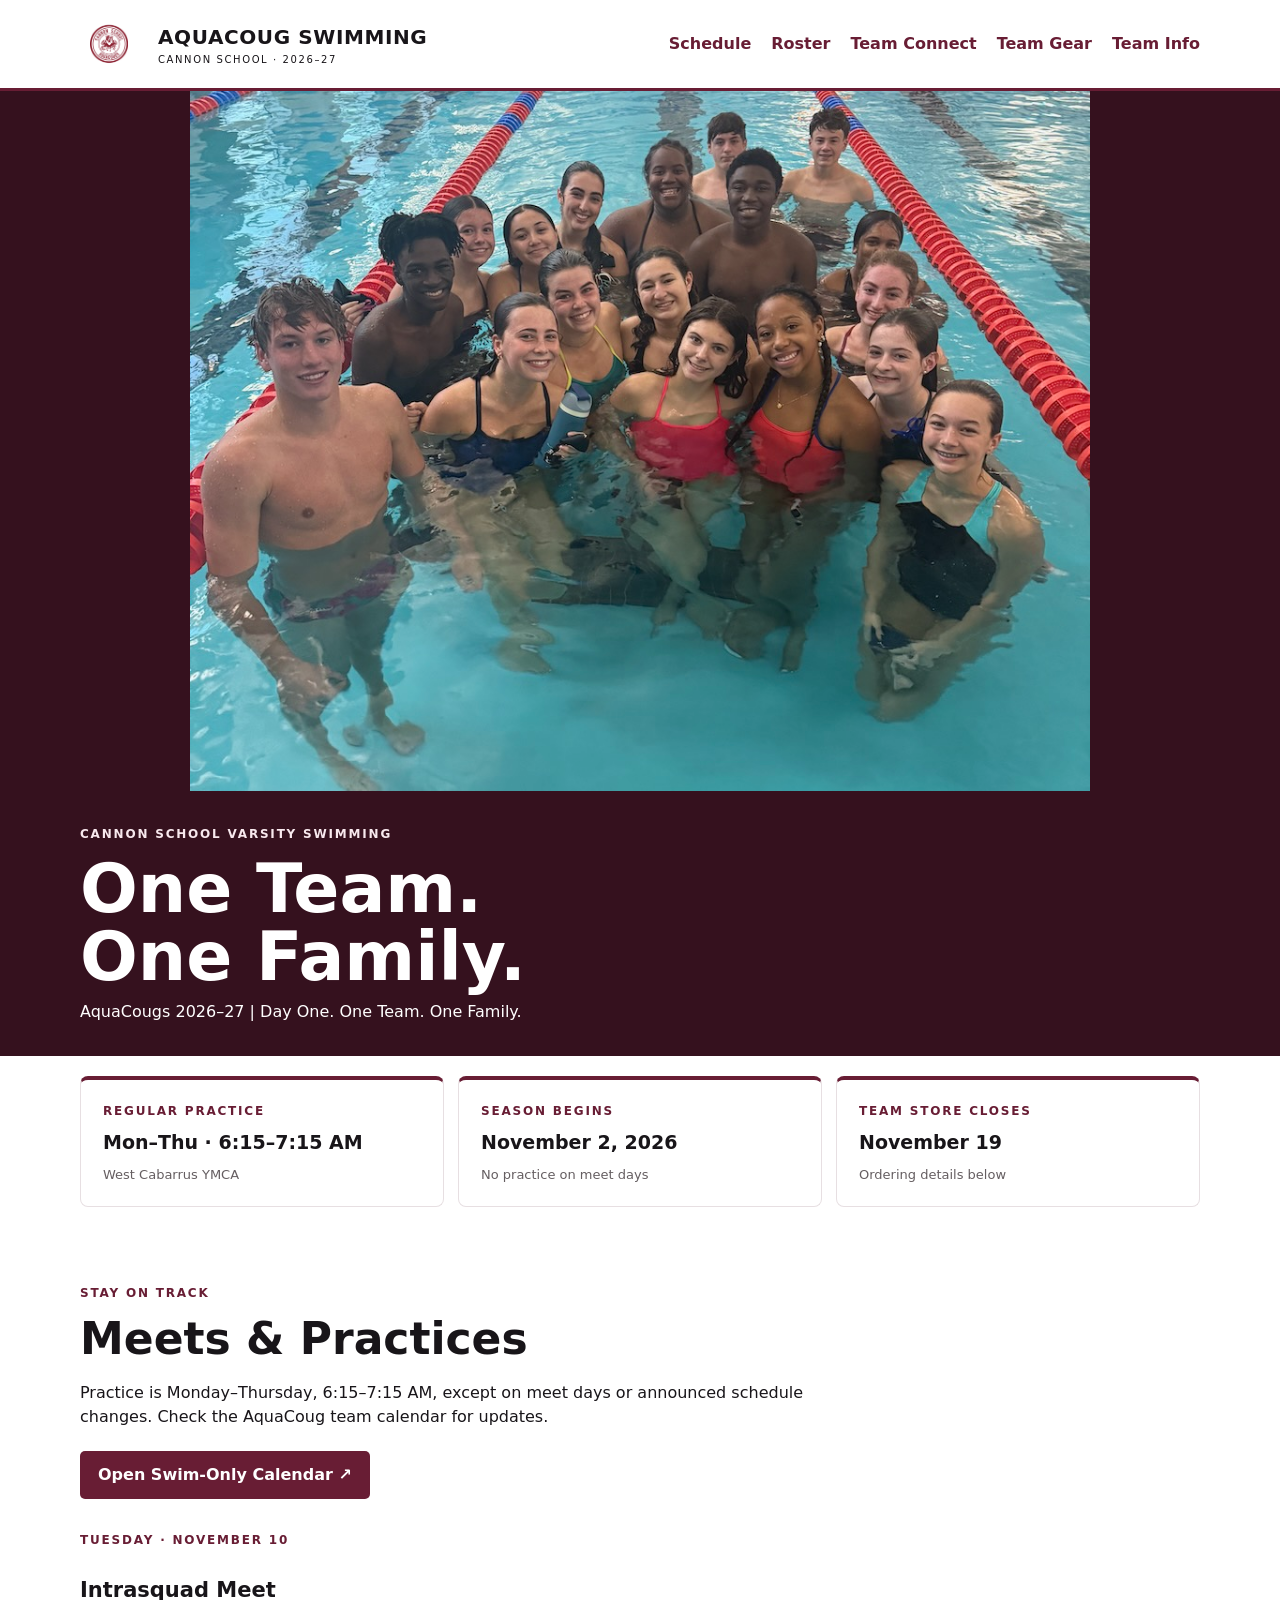
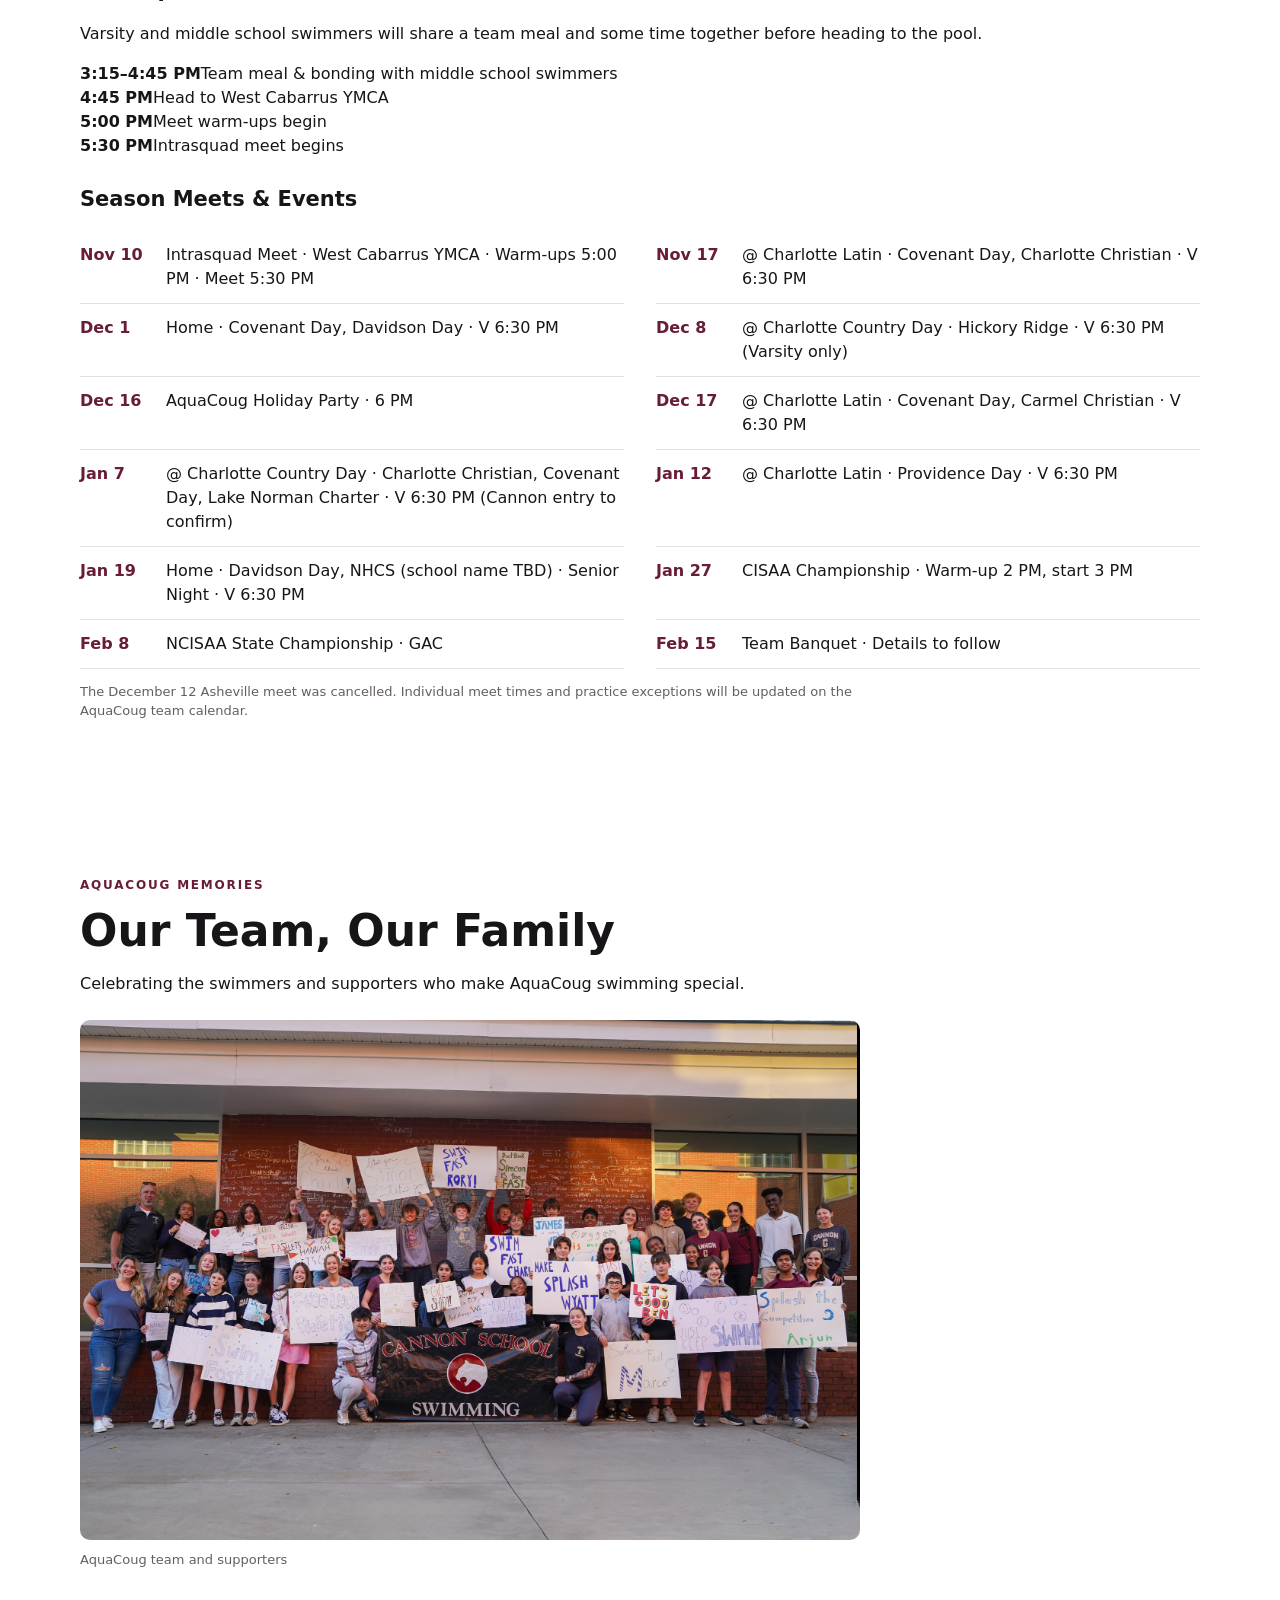
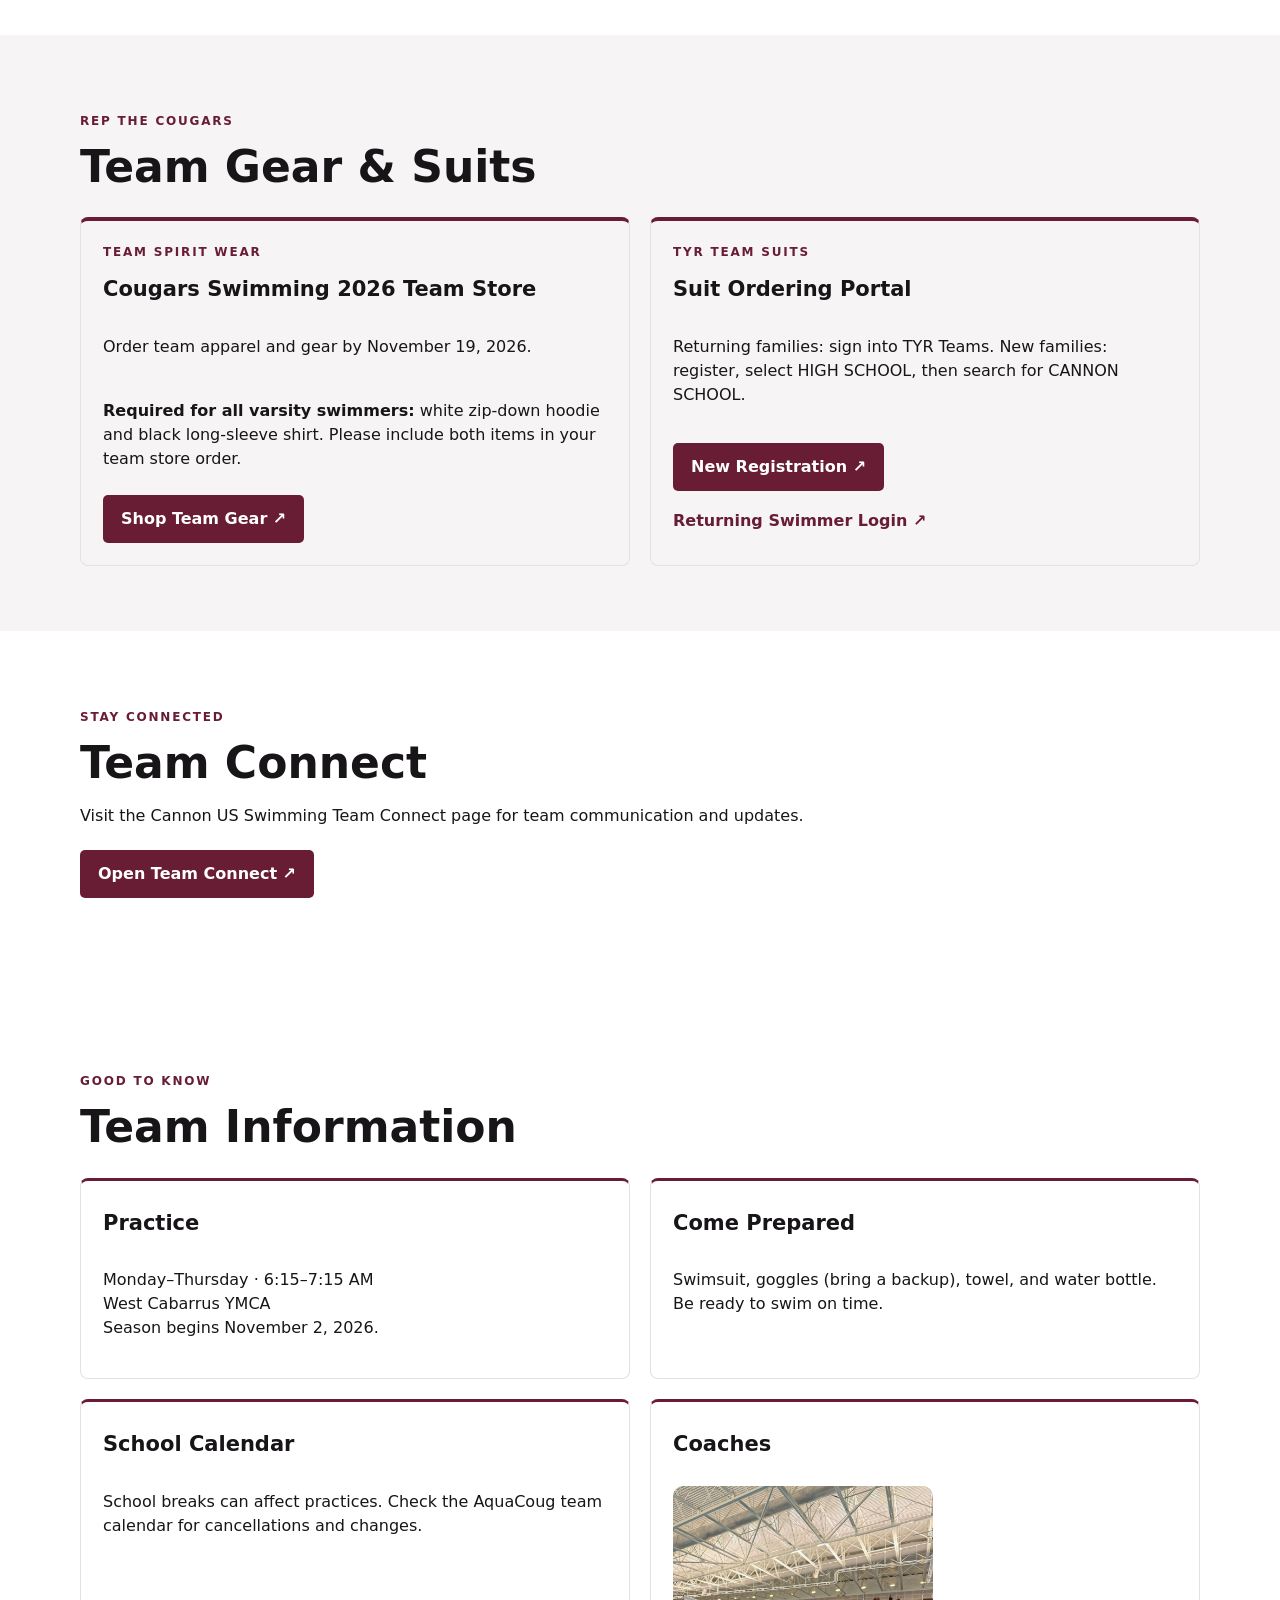
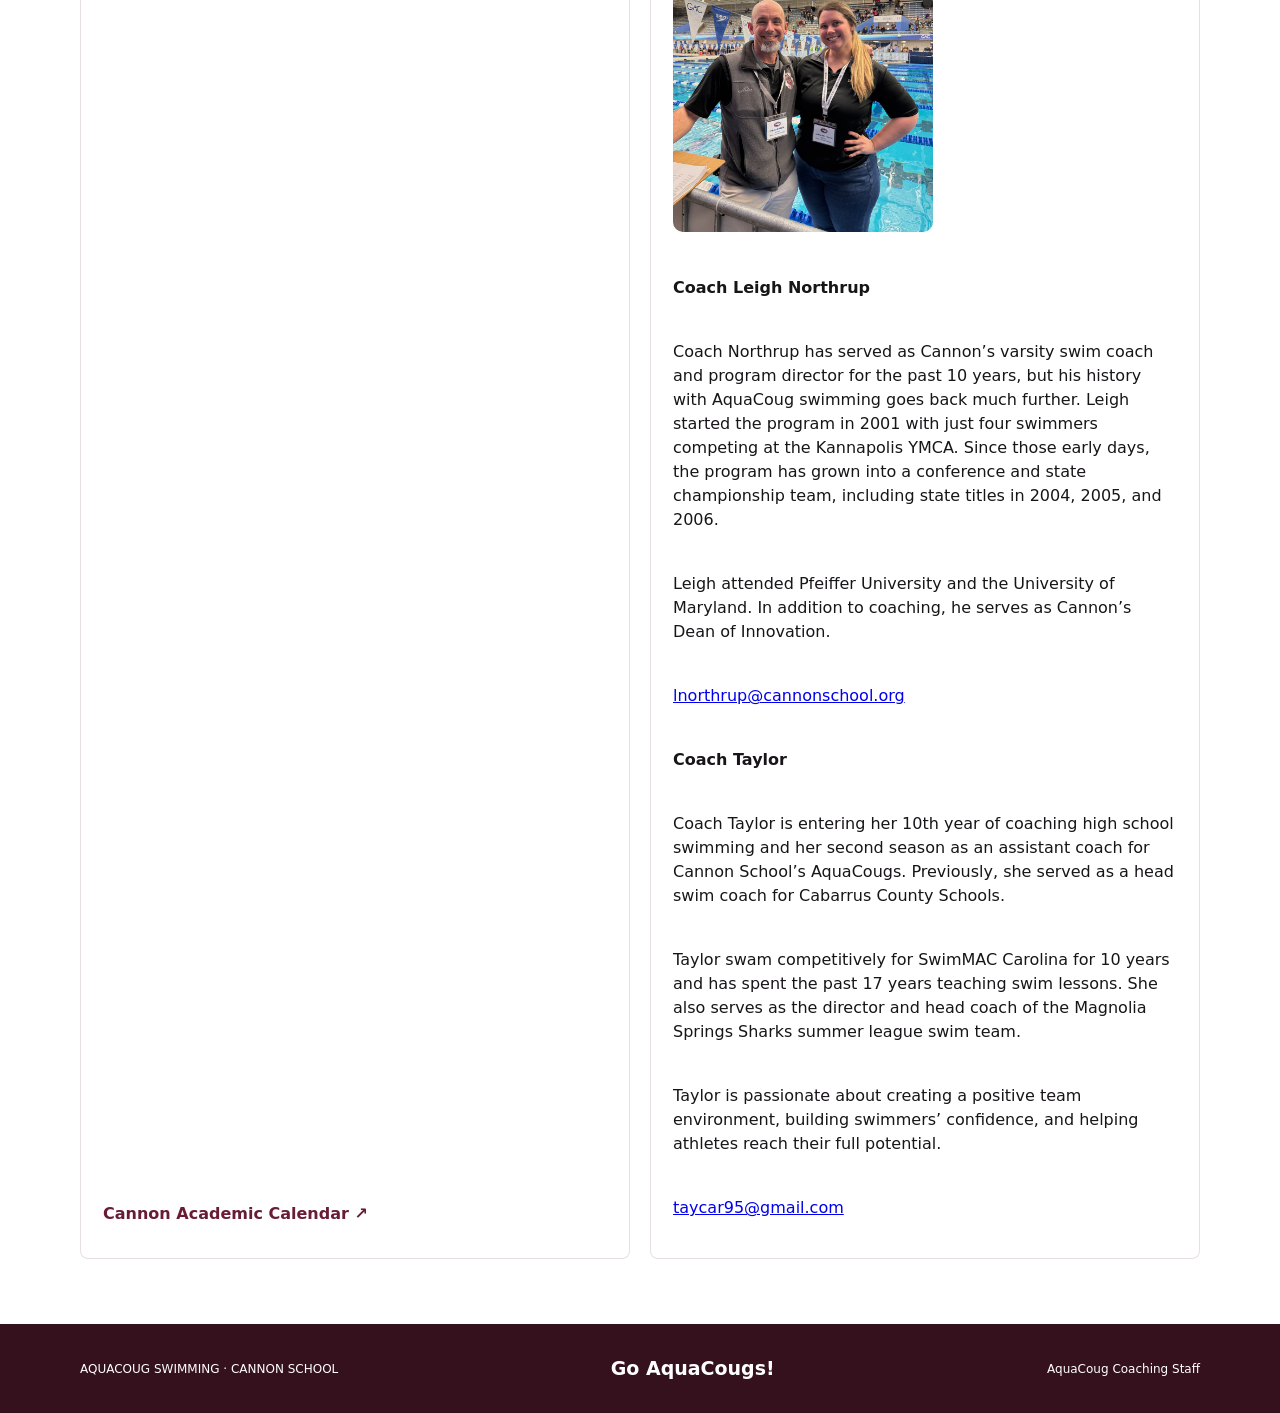
==== index.html @ d54a07c0 "Add November 10 intrasquad meet timeline to homepage" ====
<!doctype html><html lang="en"><head><meta charset="utf-8"><meta name="viewport" content="width=device-width,initial-scale=1"><meta name="theme-color" content="#681d34"><title>AquaCoug Swimming | Cannon School</title><link rel="stylesheet" href="styles.css"></head><body><header><div class="wrap top"><div class="identity"><img src="Aquacoug-Logo%20(1).jpg" alt="AquaCoug logo"><div><strong>AQUACOUG SWIMMING</strong><small>CANNON SCHOOL · 2026–27</small></div></div><nav><a href="#schedule">Schedule</a><a href="roster.html">Roster</a><a href="#team-connect">Team Connect</a><a href="#gear">Team Gear</a><a href="#info">Team Info</a></nav></div></header><main><section class="hero"><img src="aquacougs-day-one.jpeg" alt="AquaCoug swimmers together in the pool on the first day of the 2026–27 season"><div class="wrap hero-text"><p>CANNON SCHOOL VARSITY SWIMMING</p><h1>One Team.<br>One Family.</h1><span>AquaCougs 2026–27 | Day One. One Team. One Family.</span></div></section><section class="wrap stats"><article><small>REGULAR PRACTICE</small><strong>Mon–Thu · 6:15–7:15 AM</strong><span>West Cabarrus YMCA</span></article><article><small>SEASON BEGINS</small><strong>November 2, 2026</strong><span>No practice on meet days</span></article><article><small>TEAM STORE CLOSES</small><strong>November 19</strong><span>Ordering details below</span></article></section><section id="schedule" class="wrap section"><p class="eyebrow">STAY ON TRACK</p><h2>Meets & Practices</h2><p>Practice is Monday–Thursday, 6:15–7:15 AM, except on meet days or announced schedule changes. Check the AquaCoug team calendar for updates.</p><div class="calendar-actions"><a class="btn" href="calendar.html" target="_blank" rel="noopener">Open Swim-Only Calendar ↗</a></div><div class="meet-day-feature"><p class="eyebrow">TUESDAY · NOVEMBER 10</p><h3>Intrasquad Meet</h3><p>Varsity and middle school swimmers will share a team meal and some time together before heading to the pool.</p><div class="meet-day-times"><div><strong>3:15–4:45 PM</strong><span>Team meal &amp; bonding with middle school swimmers</span></div><div><strong>4:45 PM</strong><span>Head to West Cabarrus YMCA</span></div><div><strong>5:00 PM</strong><span>Meet warm-ups begin</span></div><div><strong>5:30 PM</strong><span>Intrasquad meet begins</span></div></div></div><h3>Season Meets & Events</h3><div class="events"><div><b>Nov 10</b><span>Intrasquad Meet · West Cabarrus YMCA · Warm-ups 5:00 PM · Meet 5:30 PM</span></div><div><b>Nov 17</b><span>@ Charlotte Latin · Covenant Day, Charlotte Christian · V 6:30 PM</span></div><div><b>Dec 1</b><span>Home · Covenant Day, Davidson Day · V 6:30 PM</span></div><div><b>Dec 8</b><span>@ Charlotte Country Day · Hickory Ridge · V 6:30 PM (Varsity only)</span></div><div><b>Dec 16</b><span>AquaCoug Holiday Party · 6 PM</span></div><div><b>Dec 17</b><span>@ Charlotte Latin · Covenant Day, Carmel Christian · V 6:30 PM</span></div><div><b>Jan 7</b><span>@ Charlotte Country Day · Charlotte Christian, Covenant Day, Lake Norman Charter · V 6:30 PM (Cannon entry to confirm)</span></div><div><b>Jan 12</b><span>@ Charlotte Latin · Providence Day · V 6:30 PM</span></div><div><b>Jan 19</b><span>Home · Davidson Day, NHCS (school name TBD) · Senior Night · V 6:30 PM</span></div><div><b>Jan 27</b><span>CISAA Championship · Warm-up 2 PM, start 3 PM</span></div><div><b>Feb 8</b><span>NCISAA State Championship · GAC</span></div><div><b>Feb 15</b><span>Team Banquet · Details to follow</span></div></div><p class="note">The December 12 Asheville meet was cancelled. Individual meet times and practice exceptions will be updated on the AquaCoug team calendar.</p></section><section class="wrap section"><p class="eyebrow">AQUACOUG MEMORIES</p><h2>Our Team, Our Family</h2><p>Celebrating the swimmers and supporters who make AquaCoug swimming special.</p><figure class="team-memory"><img src="ChatGPT%20Image%20Oct%2025%2C%202026%2C%2002_04_29%20PM.png" alt="Cannon School swimming team and supporters with handmade signs" loading="lazy"><figcaption>AquaCoug team and supporters</figcaption></figure></section><section id="gear" class="muted section"><div class="wrap"><p class="eyebrow">REP THE COUGARS</p><h2>Team Gear & Suits</h2><div class="cards"><article><small>TEAM SPIRIT WEAR</small><h3>Cougars Swimming 2026 Team Store</h3><p>Order team apparel and gear by November 19, 2026.</p><p><strong>Required for all varsity swimmers:</strong> white zip-down hoodie and black long-sleeve shirt. Please include both items in your team store order.</p><a class="btn" href="https://bit.ly/4eFAgoD" target="_blank" rel="noopener">Shop Team Gear ↗</a></article><article><small>TYR TEAM SUITS</small><h3>Suit Ordering Portal</h3><p>Returning families: sign into TYR Teams. New families: register, select HIGH SCHOOL, then search for CANNON SCHOOL.</p><a class="btn" href="https://teams.tyr.com/pages/customer-registration" target="_blank" rel="noopener">New Registration ↗</a><a class="secondary" href="https://teams.tyr.com/" target="_blank" rel="noopener">Returning Swimmer Login ↗</a></article></div></div></section><section id="team-connect" class="wrap section"><p class="eyebrow">STAY CONNECTED</p><h2>Team Connect</h2><p>Visit the Cannon US Swimming Team Connect page for team communication and updates.</p><div class="calendar-actions"><a class="btn" href="https://www.connectapp.live/group-dashboard-v2?id=1171&amp;name=Cannon%20US%20Swimming&amp;avatar=https://cdn.filestackcontent.com/CcFE30GeQn6jeJjx0See" target="_blank" rel="noopener noreferrer">Open Team Connect ↗</a></div></section><section id="info" class="wrap section"><p class="eyebrow">GOOD TO KNOW</p><h2>Team Information</h2><div class="cards info"><article><h3>Practice</h3><p>Monday–Thursday · 6:15–7:15 AM<br>West Cabarrus YMCA<br>Season begins November 2, 2026.</p></article><article><h3>Come Prepared</h3><p>Swimsuit, goggles (bring a backup), towel, and water bottle. Be ready to swim on time.</p></article><article><h3>School Calendar</h3><p>School breaks can affect practices. Check the AquaCoug team calendar for cancellations and changes.</p><a class="secondary" href="https://resources.finalsite.net/images/v1763139213/cannonschoolorg/cannonschoolorg/cannonschoolorg/w4pbrcxhzraiggrvshhg/AcademicCalendar2026-27.pdf" target="_blank" rel="noopener">Cannon Academic Calendar ↗</a></article><article class="coaches-card"><h3>Coaches</h3><img src="coaches.jpeg" alt="Coach Northrup and Coach Taylor at the swimming pool" loading="lazy" style="display:block;width:100%;max-width:260px;height:auto;border-radius:10px;margin:12px 0 20px"><p><strong>Coach Leigh Northrup</strong></p><p>Coach Northrup has served as Cannon’s varsity swim coach and program director for the past 10 years, but his history with AquaCoug swimming goes back much further. Leigh started the program in 2001 with just four swimmers competing at the Kannapolis YMCA. Since those early days, the program has grown into a conference and state championship team, including state titles in 2004, 2005, and 2006.</p><p>Leigh attended Pfeiffer University and the University of Maryland. In addition to coaching, he serves as Cannon’s Dean of Innovation.</p><p><a href="mailto:lnorthrup@cannonschool.org">lnorthrup@cannonschool.org</a></p><p><strong>Coach Taylor</strong></p><p>Coach Taylor is entering her 10th year of coaching high school swimming and her second season as an assistant coach for Cannon School’s AquaCougs. Previously, she served as a head swim coach for Cabarrus County Schools.</p><p>Taylor swam competitively for SwimMAC Carolina for 10 years and has spent the past 17 years teaching swim lessons. She also serves as the director and head coach of the Magnolia Springs Sharks summer league swim team.</p><p>Taylor is passionate about creating a positive team environment, building swimmers’ confidence, and helping athletes reach their full potential.</p><p><a href="mailto:taycar95@gmail.com">taycar95@gmail.com</a></p></article></div></section></main><footer><div class="wrap foot"><span>AQUACOUG SWIMMING · CANNON SCHOOL</span><strong>Go AquaCougs!</strong><span>AquaCoug Coaching Staff</span></div></footer></body></html>
---- styles.css ----
:root{--maroon:#681d34;--deep:#35111e;--ink:#181519;--line:#e7dfe2}*{box-sizing:border-box}html{scroll-behavior:smooth}body{margin:0;background:#fff;color:var(--ink);font:16px/1.5 system-ui,-apple-system,"Segoe UI",sans-serif}.wrap{width:min(1120px,calc(100% - 36px));margin:auto}header{border-bottom:3px solid var(--maroon)}.top,.identity,.foot{display:flex;align-items:center;justify-content:space-between;gap:20px}.top{padding:10px 0}.identity{justify-content:start}.identity img{width:58px;height:68px;object-fit:contain}.identity strong{display:block;font-size:20px;letter-spacing:.03em}.identity small{display:block;letter-spacing:.16em;font-size:10px}nav{display:flex;gap:20px}nav a,.secondary{color:var(--maroon);font-weight:750;text-decoration:none}.hero{position:relative;background:var(--deep);color:white}.hero>img{display:block;width:100%;max-width:900px;height:min(72vw,700px);margin:0 auto;object-fit:cover;object-position:center 52%;background:#211820}.hero-text{padding:22px 0 32px}.hero-text p,.eyebrow,article small{font-size:12px;letter-spacing:.15em;font-weight:800;color:var(--maroon)}.hero-text p{color:#f8e9ee}.hero-text h1{font-size:clamp(38px,6vw,68px);line-height:1;margin:9px 0}.stats{display:grid;grid-template-columns:repeat(3,1fr);gap:14px;padding-top:20px}.stats article,.cards article{display:flex;flex-direction:column;align-items:start;gap:8px;padding:22px;border:1px solid var(--line);border-top:4px solid var(--maroon);border-radius:8px}.stats strong{font-size:19px}.stats span{color:#655e61;font-size:13px}.stats a{color:var(--maroon)}.section{padding-top:65px;padding-bottom:65px;scroll-margin-top:15px}h2{font-size:clamp(30px,4vw,44px);line-height:1.15;margin:6px 0 12px}h3{font-size:21px;margin:26px 0 15px}.section>p{max-width:800px}.btn{display:inline-block;background:var(--maroon);color:white;padding:12px 18px;border-radius:5px;text-decoration:none;font-weight:750;text-align:center}.calendar-actions{margin:22px 0 32px}.events{display:grid;grid-template-columns:1fr 1fr;column-gap:32px}.events div{display:flex;gap:20px;border-bottom:1px solid var(--line);padding:12px 0}.events b{min-width:66px;color:var(--maroon)}details{border:1px solid var(--line);border-radius:8px;margin-top:30px}summary{cursor:pointer;font-weight:800;color:var(--maroon);padding:18px}iframe{display:block;width:100%;height:470px;border:0}.note{font-size:13px;color:#655e61}.muted{background:#f7f4f5}.cards{display:grid;grid-template-columns:1fr 1fr;gap:20px;margin-top:25px}.cards article h3{margin:5px 0}.cards article p{flex:1}.cards article .secondary{padding:10px 0}.info article{border-top-width:3px}footer{background:var(--deep);color:#fff}.foot{padding:30px 0;font-size:12px}.foot strong{font-size:19px}@media(max-width:740px){.top,.foot{flex-direction:column;text-align:center}.identity{justify-content:center}.identity strong{font-size:16px}.hero>img{height:110vw;max-height:520px;object-position:center 52%}.stats,.cards,.events{grid-template-columns:1fr}.section{padding-top:46px;padding-bottom:46px}.foot{gap:10px}}
.team-memory{margin:24px 0 0;max-width:780px}.team-memory img{display:block;width:100%;height:auto;border-radius:10px}.team-memory figcaption{font-size:13px;color:#655e61;margin-top:10px}
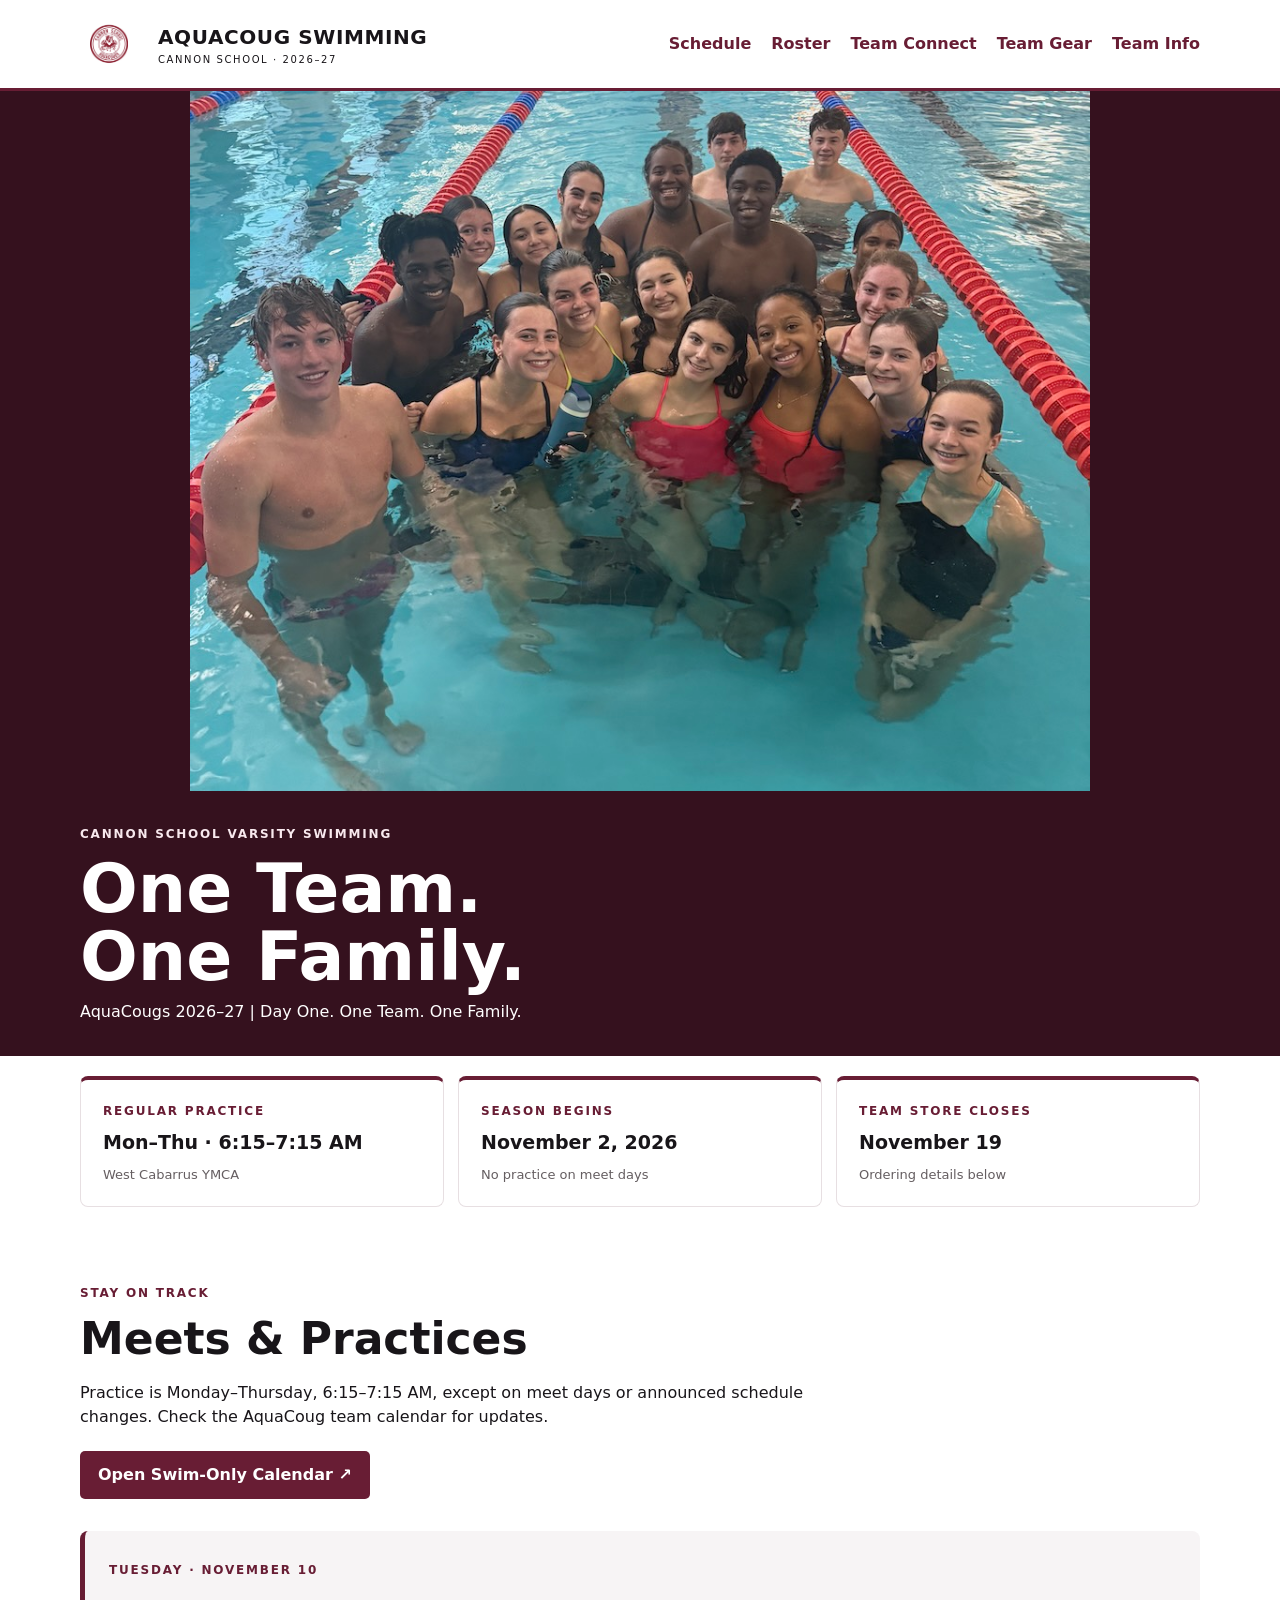
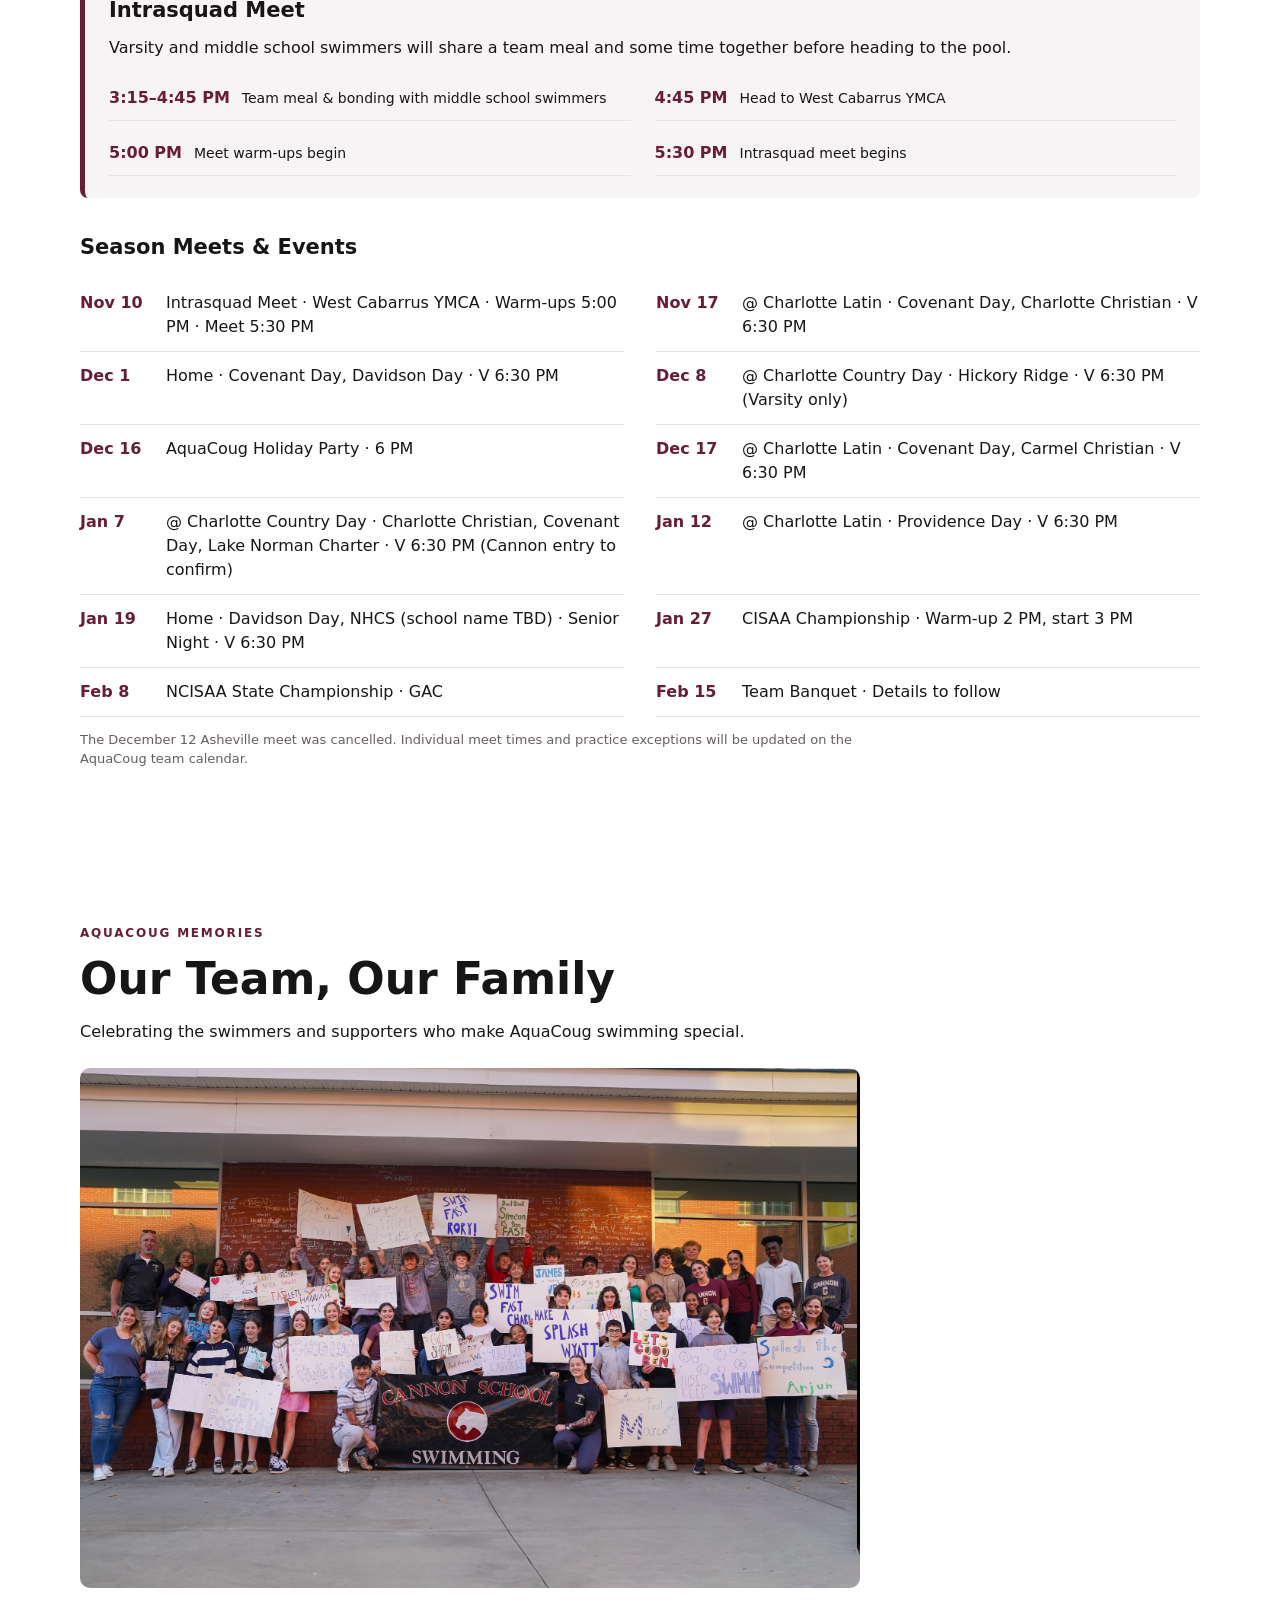
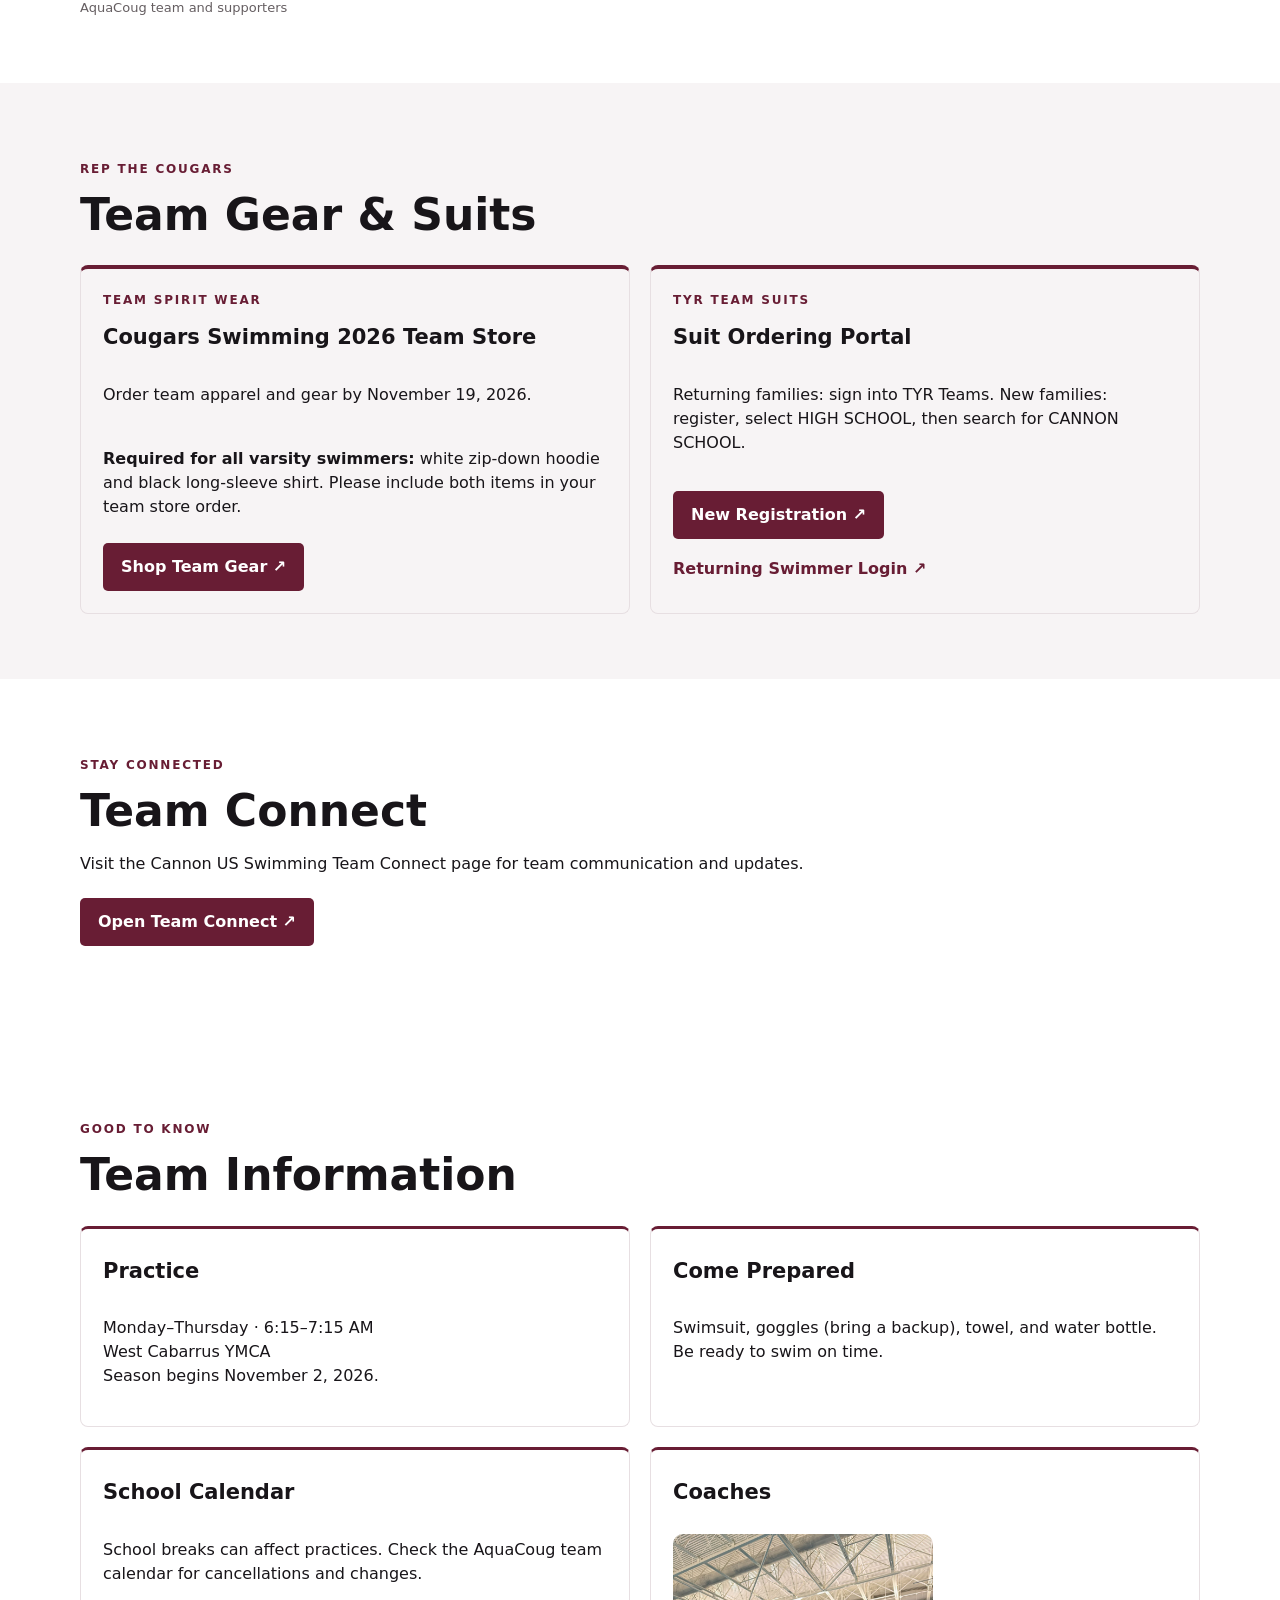
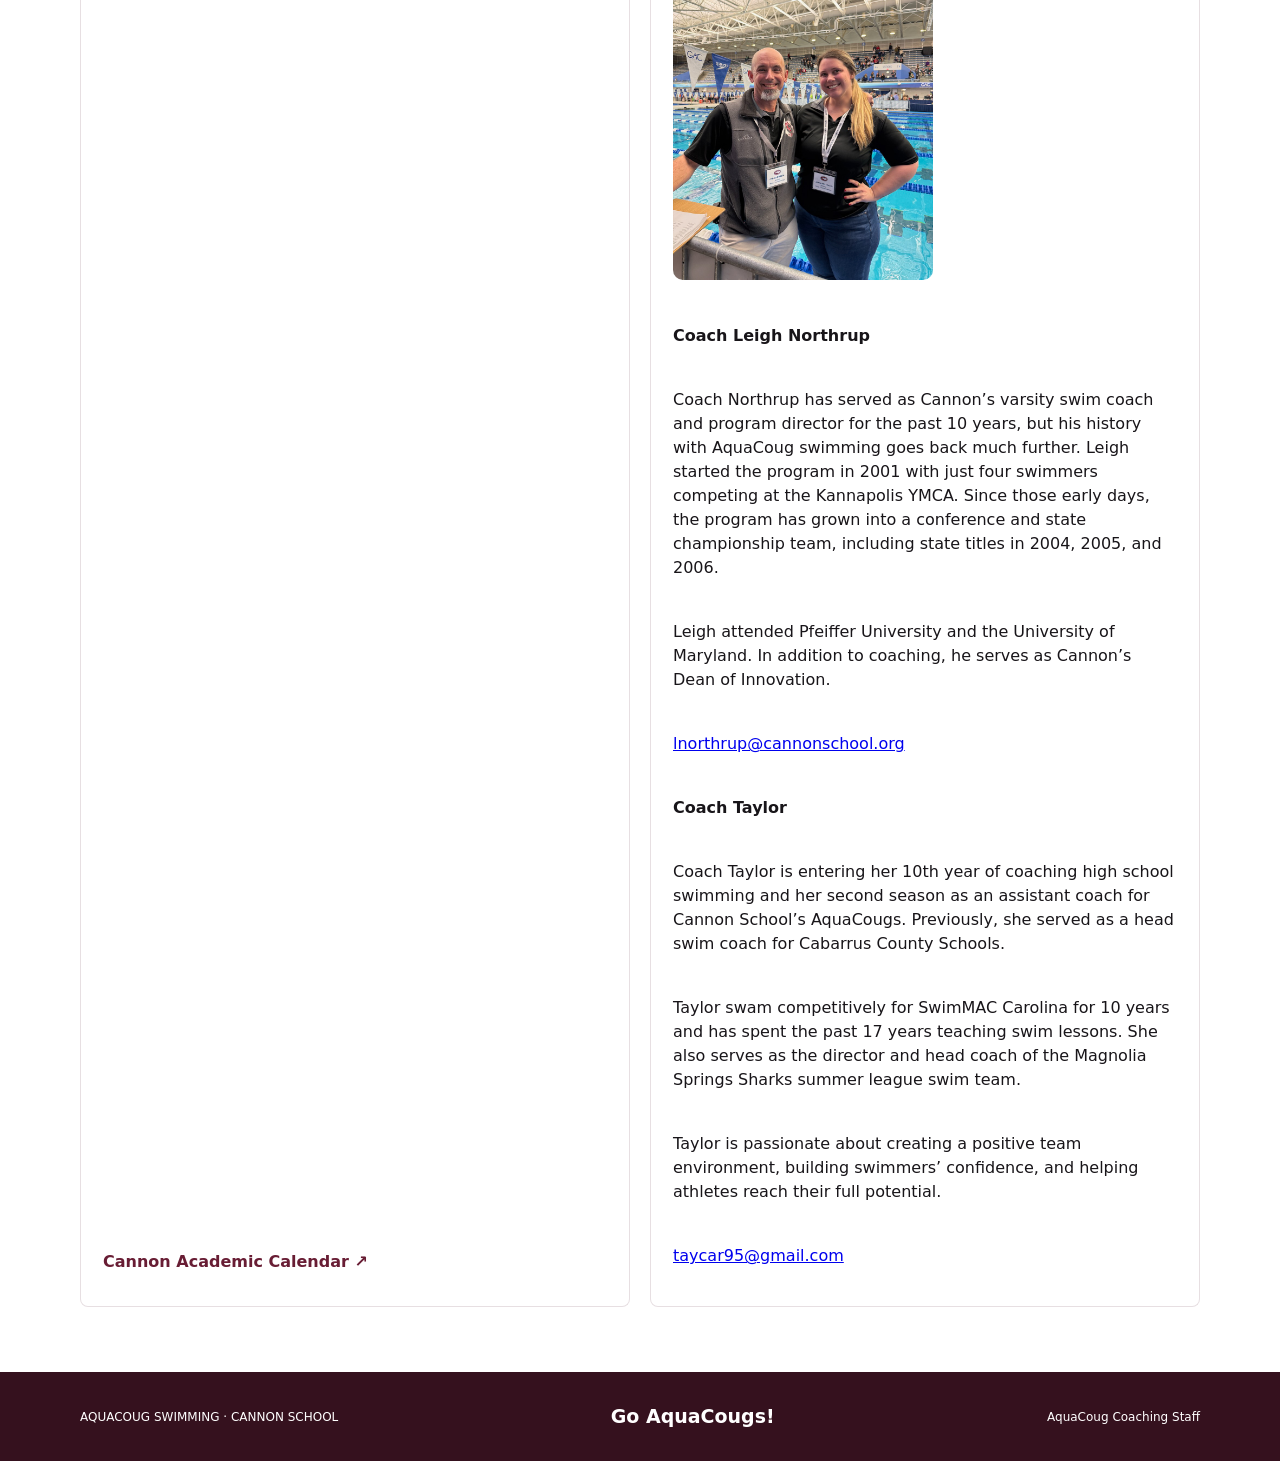
==== commit aa51fed2: "Organize AquaCoug images into assets/images folders and update page paths" ====
--- a/index.html
+++ b/index.html
@@ -1 +1 @@
-<!doctype html><html lang="en"><head><meta charset="utf-8"><meta name="viewport" content="width=device-width,initial-scale=1"><meta name="theme-color" content="#681d34"><title>AquaCoug Swimming | Cannon School</title><link rel="stylesheet" href="styles.css"></head><body><header><div class="wrap top"><div class="identity"><img src="Aquacoug-Logo%20(1).jpg" alt="AquaCoug logo"><div><strong>AQUACOUG SWIMMING</strong><small>CANNON SCHOOL · 2026–27</small></div></div><nav><a href="#schedule">Schedule</a><a href="roster.html">Roster</a><a href="#team-connect">Team Connect</a><a href="#gear">Team Gear</a><a href="#info">Team Info</a></nav></div></header><main><section class="hero"><img src="aquacougs-day-one.jpeg" alt="AquaCoug swimmers together in the pool on the first day of the 2026–27 season"><div class="wrap hero-text"><p>CANNON SCHOOL VARSITY SWIMMING</p><h1>One Team.<br>One Family.</h1><span>AquaCougs 2026–27 | Day One. One Team. One Family.</span></div></section><section class="wrap stats"><article><small>REGULAR PRACTICE</small><strong>Mon–Thu · 6:15–7:15 AM</strong><span>West Cabarrus YMCA</span></article><article><small>SEASON BEGINS</small><strong>November 2, 2026</strong><span>No practice on meet days</span></article><article><small>TEAM STORE CLOSES</small><strong>November 19</strong><span>Ordering details below</span></article></section><section id="schedule" class="wrap section"><p class="eyebrow">STAY ON TRACK</p><h2>Meets & Practices</h2><p>Practice is Monday–Thursday, 6:15–7:15 AM, except on meet days or announced schedule changes. Check the AquaCoug team calendar for updates.</p><div class="calendar-actions"><a class="btn" href="calendar.html" target="_blank" rel="noopener">Open Swim-Only Calendar ↗</a></div><div class="meet-day-feature"><p class="eyebrow">TUESDAY · NOVEMBER 10</p><h3>Intrasquad Meet</h3><p>Varsity and middle school swimmers will share a team meal and some time together before heading to the pool.</p><div class="meet-day-times"><div><strong>3:15–4:45 PM</strong><span>Team meal &amp; bonding with middle school swimmers</span></div><div><strong>4:45 PM</strong><span>Head to West Cabarrus YMCA</span></div><div><strong>5:00 PM</strong><span>Meet warm-ups begin</span></div><div><strong>5:30 PM</strong><span>Intrasquad meet begins</span></div></div></div><h3>Season Meets & Events</h3><div class="events"><div><b>Nov 10</b><span>Intrasquad Meet · West Cabarrus YMCA · Warm-ups 5:00 PM · Meet 5:30 PM</span></div><div><b>Nov 17</b><span>@ Charlotte Latin · Covenant Day, Charlotte Christian · V 6:30 PM</span></div><div><b>Dec 1</b><span>Home · Covenant Day, Davidson Day · V 6:30 PM</span></div><div><b>Dec 8</b><span>@ Charlotte Country Day · Hickory Ridge · V 6:30 PM (Varsity only)</span></div><div><b>Dec 16</b><span>AquaCoug Holiday Party · 6 PM</span></div><div><b>Dec 17</b><span>@ Charlotte Latin · Covenant Day, Carmel Christian · V 6:30 PM</span></div><div><b>Jan 7</b><span>@ Charlotte Country Day · Charlotte Christian, Covenant Day, Lake Norman Charter · V 6:30 PM (Cannon entry to confirm)</span></div><div><b>Jan 12</b><span>@ Charlotte Latin · Providence Day · V 6:30 PM</span></div><div><b>Jan 19</b><span>Home · Davidson Day, NHCS (school name TBD) · Senior Night · V 6:30 PM</span></div><div><b>Jan 27</b><span>CISAA Championship · Warm-up 2 PM, start 3 PM</span></div><div><b>Feb 8</b><span>NCISAA State Championship · GAC</span></div><div><b>Feb 15</b><span>Team Banquet · Details to follow</span></div></div><p class="note">The December 12 Asheville meet was cancelled. Individual meet times and practice exceptions will be updated on the AquaCoug team calendar.</p></section><section class="wrap section"><p class="eyebrow">AQUACOUG MEMORIES</p><h2>Our Team, Our Family</h2><p>Celebrating the swimmers and supporters who make AquaCoug swimming special.</p><figure class="team-memory"><img src="ChatGPT%20Image%20Oct%2025%2C%202026%2C%2002_04_29%20PM.png" alt="Cannon School swimming team and supporters with handmade signs" loading="lazy"><figcaption>AquaCoug team and supporters</figcaption></figure></section><section id="gear" class="muted section"><div class="wrap"><p class="eyebrow">REP THE COUGARS</p><h2>Team Gear & Suits</h2><div class="cards"><article><small>TEAM SPIRIT WEAR</small><h3>Cougars Swimming 2026 Team Store</h3><p>Order team apparel and gear by November 19, 2026.</p><p><strong>Required for all varsity swimmers:</strong> white zip-down hoodie and black long-sleeve shirt. Please include both items in your team store order.</p><a class="btn" href="https://bit.ly/4eFAgoD" target="_blank" rel="noopener">Shop Team Gear ↗</a></article><article><small>TYR TEAM SUITS</small><h3>Suit Ordering Portal</h3><p>Returning families: sign into TYR Teams. New families: register, select HIGH SCHOOL, then search for CANNON SCHOOL.</p><a class="btn" href="https://teams.tyr.com/pages/customer-registration" target="_blank" rel="noopener">New Registration ↗</a><a class="secondary" href="https://teams.tyr.com/" target="_blank" rel="noopener">Returning Swimmer Login ↗</a></article></div></div></section><section id="team-connect" class="wrap section"><p class="eyebrow">STAY CONNECTED</p><h2>Team Connect</h2><p>Visit the Cannon US Swimming Team Connect page for team communication and updates.</p><div class="calendar-actions"><a class="btn" href="https://www.connectapp.live/group-dashboard-v2?id=1171&amp;name=Cannon%20US%20Swimming&amp;avatar=https://cdn.filestackcontent.com/CcFE30GeQn6jeJjx0See" target="_blank" rel="noopener noreferrer">Open Team Connect ↗</a></div></section><section id="info" class="wrap section"><p class="eyebrow">GOOD TO KNOW</p><h2>Team Information</h2><div class="cards info"><article><h3>Practice</h3><p>Monday–Thursday · 6:15–7:15 AM<br>West Cabarrus YMCA<br>Season begins November 2, 2026.</p></article><article><h3>Come Prepared</h3><p>Swimsuit, goggles (bring a backup), towel, and water bottle. Be ready to swim on time.</p></article><article><h3>School Calendar</h3><p>School breaks can affect practices. Check the AquaCoug team calendar for cancellations and changes.</p><a class="secondary" href="https://resources.finalsite.net/images/v1763139213/cannonschoolorg/cannonschoolorg/cannonschoolorg/w4pbrcxhzraiggrvshhg/AcademicCalendar2026-27.pdf" target="_blank" rel="noopener">Cannon Academic Calendar ↗</a></article><article class="coaches-card"><h3>Coaches</h3><img src="coaches.jpeg" alt="Coach Northrup and Coach Taylor at the swimming pool" loading="lazy" style="display:block;width:100%;max-width:260px;height:auto;border-radius:10px;margin:12px 0 20px"><p><strong>Coach Leigh Northrup</strong></p><p>Coach Northrup has served as Cannon’s varsity swim coach and program director for the past 10 years, but his history with AquaCoug swimming goes back much further. Leigh started the program in 2001 with just four swimmers competing at the Kannapolis YMCA. Since those early days, the program has grown into a conference and state championship team, including state titles in 2004, 2005, and 2006.</p><p>Leigh attended Pfeiffer University and the University of Maryland. In addition to coaching, he serves as Cannon’s Dean of Innovation.</p><p><a href="mailto:lnorthrup@cannonschool.org">lnorthrup@cannonschool.org</a></p><p><strong>Coach Taylor</strong></p><p>Coach Taylor is entering her 10th year of coaching high school swimming and her second season as an assistant coach for Cannon School’s AquaCougs. Previously, she served as a head swim coach for Cabarrus County Schools.</p><p>Taylor swam competitively for SwimMAC Carolina for 10 years and has spent the past 17 years teaching swim lessons. She also serves as the director and head coach of the Magnolia Springs Sharks summer league swim team.</p><p>Taylor is passionate about creating a positive team environment, building swimmers’ confidence, and helping athletes reach their full potential.</p><p><a href="mailto:taycar95@gmail.com">taycar95@gmail.com</a></p></article></div></section></main><footer><div class="wrap foot"><span>AQUACOUG SWIMMING · CANNON SCHOOL</span><strong>Go AquaCougs!</strong><span>AquaCoug Coaching Staff</span></div></footer></body></html>+<!doctype html><html lang="en"><head><meta charset="utf-8"><meta name="viewport" content="width=device-width,initial-scale=1"><meta name="theme-color" content="#681d34"><title>AquaCoug Swimming | Cannon School</title><link rel="stylesheet" href="styles.css"></head><body><header><div class="wrap top"><div class="identity"><img src="assets/images/logos/aquacoug-logo.jpg" alt="AquaCoug logo"><div><strong>AQUACOUG SWIMMING</strong><small>CANNON SCHOOL · 2026–27</small></div></div><nav><a href="#schedule">Schedule</a><a href="roster.html">Roster</a><a href="#team-connect">Team Connect</a><a href="#gear">Team Gear</a><a href="#info">Team Info</a></nav></div></header><main><section class="hero"><img src="assets/images/banners/aquacougs-day-one.jpeg" alt="AquaCoug swimmers together in the pool on the first day of the 2026–27 season"><div class="wrap hero-text"><p>CANNON SCHOOL VARSITY SWIMMING</p><h1>One Team.<br>One Family.</h1><span>AquaCougs 2026–27 | Day One. One Team. One Family.</span></div></section><section class="wrap stats"><article><small>REGULAR PRACTICE</small><strong>Mon–Thu · 6:15–7:15 AM</strong><span>West Cabarrus YMCA</span></article><article><small>SEASON BEGINS</small><strong>November 2, 2026</strong><span>No practice on meet days</span></article><article><small>TEAM STORE CLOSES</small><strong>November 19</strong><span>Ordering details below</span></article></section><section id="schedule" class="wrap section"><p class="eyebrow">STAY ON TRACK</p><h2>Meets & Practices</h2><p>Practice is Monday–Thursday, 6:15–7:15 AM, except on meet days or announced schedule changes. Check the AquaCoug team calendar for updates.</p><div class="calendar-actions"><a class="btn" href="calendar.html" target="_blank" rel="noopener">Open Swim-Only Calendar ↗</a></div><div class="meet-day-feature"><p class="eyebrow">TUESDAY · NOVEMBER 10</p><h3>Intrasquad Meet</h3><p>Varsity and middle school swimmers will share a team meal and some time together before heading to the pool.</p><div class="meet-day-times"><div><strong>3:15–4:45 PM</strong><span>Team meal &amp; bonding with middle school swimmers</span></div><div><strong>4:45 PM</strong><span>Head to West Cabarrus YMCA</span></div><div><strong>5:00 PM</strong><span>Meet warm-ups begin</span></div><div><strong>5:30 PM</strong><span>Intrasquad meet begins</span></div></div></div><h3>Season Meets & Events</h3><div class="events"><div><b>Nov 10</b><span>Intrasquad Meet · West Cabarrus YMCA · Warm-ups 5:00 PM · Meet 5:30 PM</span></div><div><b>Nov 17</b><span>@ Charlotte Latin · Covenant Day, Charlotte Christian · V 6:30 PM</span></div><div><b>Dec 1</b><span>Home · Covenant Day, Davidson Day · V 6:30 PM</span></div><div><b>Dec 8</b><span>@ Charlotte Country Day · Hickory Ridge · V 6:30 PM (Varsity only)</span></div><div><b>Dec 16</b><span>AquaCoug Holiday Party · 6 PM</span></div><div><b>Dec 17</b><span>@ Charlotte Latin · Covenant Day, Carmel Christian · V 6:30 PM</span></div><div><b>Jan 7</b><span>@ Charlotte Country Day · Charlotte Christian, Covenant Day, Lake Norman Charter · V 6:30 PM (Cannon entry to confirm)</span></div><div><b>Jan 12</b><span>@ Charlotte Latin · Providence Day · V 6:30 PM</span></div><div><b>Jan 19</b><span>Home · Davidson Day, NHCS (school name TBD) · Senior Night · V 6:30 PM</span></div><div><b>Jan 27</b><span>CISAA Championship · Warm-up 2 PM, start 3 PM</span></div><div><b>Feb 8</b><span>NCISAA State Championship · GAC</span></div><div><b>Feb 15</b><span>Team Banquet · Details to follow</span></div></div><p class="note">The December 12 Asheville meet was cancelled. Individual meet times and practice exceptions will be updated on the AquaCoug team calendar.</p></section><section class="wrap section"><p class="eyebrow">AQUACOUG MEMORIES</p><h2>Our Team, Our Family</h2><p>Celebrating the swimmers and supporters who make AquaCoug swimming special.</p><figure class="team-memory"><img src="assets/images/team-photos/season-kickoff.png" alt="Cannon School swimming team and supporters with handmade signs" loading="lazy"><figcaption>AquaCoug team and supporters</figcaption></figure></section><section id="gear" class="muted section"><div class="wrap"><p class="eyebrow">REP THE COUGARS</p><h2>Team Gear & Suits</h2><div class="cards"><article><small>TEAM SPIRIT WEAR</small><h3>Cougars Swimming 2026 Team Store</h3><p>Order team apparel and gear by November 19, 2026.</p><p><strong>Required for all varsity swimmers:</strong> white zip-down hoodie and black long-sleeve shirt. Please include both items in your team store order.</p><a class="btn" href="https://bit.ly/4eFAgoD" target="_blank" rel="noopener">Shop Team Gear ↗</a></article><article><small>TYR TEAM SUITS</small><h3>Suit Ordering Portal</h3><p>Returning families: sign into TYR Teams. New families: register, select HIGH SCHOOL, then search for CANNON SCHOOL.</p><a class="btn" href="https://teams.tyr.com/pages/customer-registration" target="_blank" rel="noopener">New Registration ↗</a><a class="secondary" href="https://teams.tyr.com/" target="_blank" rel="noopener">Returning Swimmer Login ↗</a></article></div></div></section><section id="team-connect" class="wrap section"><p class="eyebrow">STAY CONNECTED</p><h2>Team Connect</h2><p>Visit the Cannon US Swimming Team Connect page for team communication and updates.</p><div class="calendar-actions"><a class="btn" href="https://www.connectapp.live/group-dashboard-v2?id=1171&amp;name=Cannon%20US%20Swimming&amp;avatar=https://cdn.filestackcontent.com/CcFE30GeQn6jeJjx0See" target="_blank" rel="noopener noreferrer">Open Team Connect ↗</a></div></section><section id="info" class="wrap section"><p class="eyebrow">GOOD TO KNOW</p><h2>Team Information</h2><div class="cards info"><article><h3>Practice</h3><p>Monday–Thursday · 6:15–7:15 AM<br>West Cabarrus YMCA<br>Season begins November 2, 2026.</p></article><article><h3>Come Prepared</h3><p>Swimsuit, goggles (bring a backup), towel, and water bottle. Be ready to swim on time.</p></article><article><h3>School Calendar</h3><p>School breaks can affect practices. Check the AquaCoug team calendar for cancellations and changes.</p><a class="secondary" href="https://resources.finalsite.net/images/v1763139213/cannonschoolorg/cannonschoolorg/cannonschoolorg/w4pbrcxhzraiggrvshhg/AcademicCalendar2026-27.pdf" target="_blank" rel="noopener">Cannon Academic Calendar ↗</a></article><article class="coaches-card"><h3>Coaches</h3><img src="assets/images/coaches/coaches.jpeg" alt="Coach Northrup and Coach Taylor at the swimming pool" loading="lazy" style="display:block;width:100%;max-width:260px;height:auto;border-radius:10px;margin:12px 0 20px"><p><strong>Coach Leigh Northrup</strong></p><p>Coach Northrup has served as Cannon’s varsity swim coach and program director for the past 10 years, but his history with AquaCoug swimming goes back much further. Leigh started the program in 2001 with just four swimmers competing at the Kannapolis YMCA. Since those early days, the program has grown into a conference and state championship team, including state titles in 2004, 2005, and 2006.</p><p>Leigh attended Pfeiffer University and the University of Maryland. In addition to coaching, he serves as Cannon’s Dean of Innovation.</p><p><a href="mailto:lnorthrup@cannonschool.org">lnorthrup@cannonschool.org</a></p><p><strong>Coach Taylor</strong></p><p>Coach Taylor is entering her 10th year of coaching high school swimming and her second season as an assistant coach for Cannon School’s AquaCougs. Previously, she served as a head swim coach for Cabarrus County Schools.</p><p>Taylor swam competitively for SwimMAC Carolina for 10 years and has spent the past 17 years teaching swim lessons. She also serves as the director and head coach of the Magnolia Springs Sharks summer league swim team.</p><p>Taylor is passionate about creating a positive team environment, building swimmers’ confidence, and helping athletes reach their full potential.</p><p><a href="mailto:taycar95@gmail.com">taycar95@gmail.com</a></p></article></div></section></main><footer><div class="wrap foot"><span>AQUACOUG SWIMMING · CANNON SCHOOL</span><strong>Go AquaCougs!</strong><span>AquaCoug Coaching Staff</span></div></footer></body></html>
--- a/styles.css
+++ b/styles.css
@@ -1,2 +1,4 @@
 :root{--maroon:#681d34;--deep:#35111e;--ink:#181519;--line:#e7dfe2}*{box-sizing:border-box}html{scroll-behavior:smooth}body{margin:0;background:#fff;color:var(--ink);font:16px/1.5 system-ui,-apple-system,"Segoe UI",sans-serif}.wrap{width:min(1120px,calc(100% - 36px));margin:auto}header{border-bottom:3px solid var(--maroon)}.top,.identity,.foot{display:flex;align-items:center;justify-content:space-between;gap:20px}.top{padding:10px 0}.identity{justify-content:start}.identity img{width:58px;height:68px;object-fit:contain}.identity strong{display:block;font-size:20px;letter-spacing:.03em}.identity small{display:block;letter-spacing:.16em;font-size:10px}nav{display:flex;gap:20px}nav a,.secondary{color:var(--maroon);font-weight:750;text-decoration:none}.hero{position:relative;background:var(--deep);color:white}.hero>img{display:block;width:100%;max-width:900px;height:min(72vw,700px);margin:0 auto;object-fit:cover;object-position:center 52%;background:#211820}.hero-text{padding:22px 0 32px}.hero-text p,.eyebrow,article small{font-size:12px;letter-spacing:.15em;font-weight:800;color:var(--maroon)}.hero-text p{color:#f8e9ee}.hero-text h1{font-size:clamp(38px,6vw,68px);line-height:1;margin:9px 0}.stats{display:grid;grid-template-columns:repeat(3,1fr);gap:14px;padding-top:20px}.stats article,.cards article{display:flex;flex-direction:column;align-items:start;gap:8px;padding:22px;border:1px solid var(--line);border-top:4px solid var(--maroon);border-radius:8px}.stats strong{font-size:19px}.stats span{color:#655e61;font-size:13px}.stats a{color:var(--maroon)}.section{padding-top:65px;padding-bottom:65px;scroll-margin-top:15px}h2{font-size:clamp(30px,4vw,44px);line-height:1.15;margin:6px 0 12px}h3{font-size:21px;margin:26px 0 15px}.section>p{max-width:800px}.btn{display:inline-block;background:var(--maroon);color:white;padding:12px 18px;border-radius:5px;text-decoration:none;font-weight:750;text-align:center}.calendar-actions{margin:22px 0 32px}.events{display:grid;grid-template-columns:1fr 1fr;column-gap:32px}.events div{display:flex;gap:20px;border-bottom:1px solid var(--line);padding:12px 0}.events b{min-width:66px;color:var(--maroon)}details{border:1px solid var(--line);border-radius:8px;margin-top:30px}summary{cursor:pointer;font-weight:800;color:var(--maroon);padding:18px}iframe{display:block;width:100%;height:470px;border:0}.note{font-size:13px;color:#655e61}.muted{background:#f7f4f5}.cards{display:grid;grid-template-columns:1fr 1fr;gap:20px;margin-top:25px}.cards article h3{margin:5px 0}.cards article p{flex:1}.cards article .secondary{padding:10px 0}.info article{border-top-width:3px}footer{background:var(--deep);color:#fff}.foot{padding:30px 0;font-size:12px}.foot strong{font-size:19px}@media(max-width:740px){.top,.foot{flex-direction:column;text-align:center}.identity{justify-content:center}.identity strong{font-size:16px}.hero>img{height:110vw;max-height:520px;object-position:center 52%}.stats,.cards,.events{grid-template-columns:1fr}.section{padding-top:46px;padding-bottom:46px}.foot{gap:10px}}
 .team-memory{margin:24px 0 0;max-width:780px}.team-memory img{display:block;width:100%;height:auto;border-radius:10px}.team-memory figcaption{font-size:13px;color:#655e61;margin-top:10px}
+
+.meet-day-feature{background:#f7f4f5;border-left:5px solid var(--maroon);border-radius:8px;padding:22px 24px;margin:28px 0 34px}.meet-day-feature h3{margin:6px 0 10px}.meet-day-feature p{margin:8px 0 16px}.meet-day-times{display:grid;grid-template-columns:repeat(2,minmax(0,1fr));gap:10px 24px}.meet-day-times div{display:flex;gap:12px;align-items:baseline;padding:10px 0;border-bottom:1px solid var(--line)}.meet-day-times strong{color:var(--maroon);white-space:nowrap}.meet-day-times span{font-size:14px}@media(max-width:740px){.meet-day-times{grid-template-columns:1fr}.meet-day-times div{flex-wrap:wrap}}
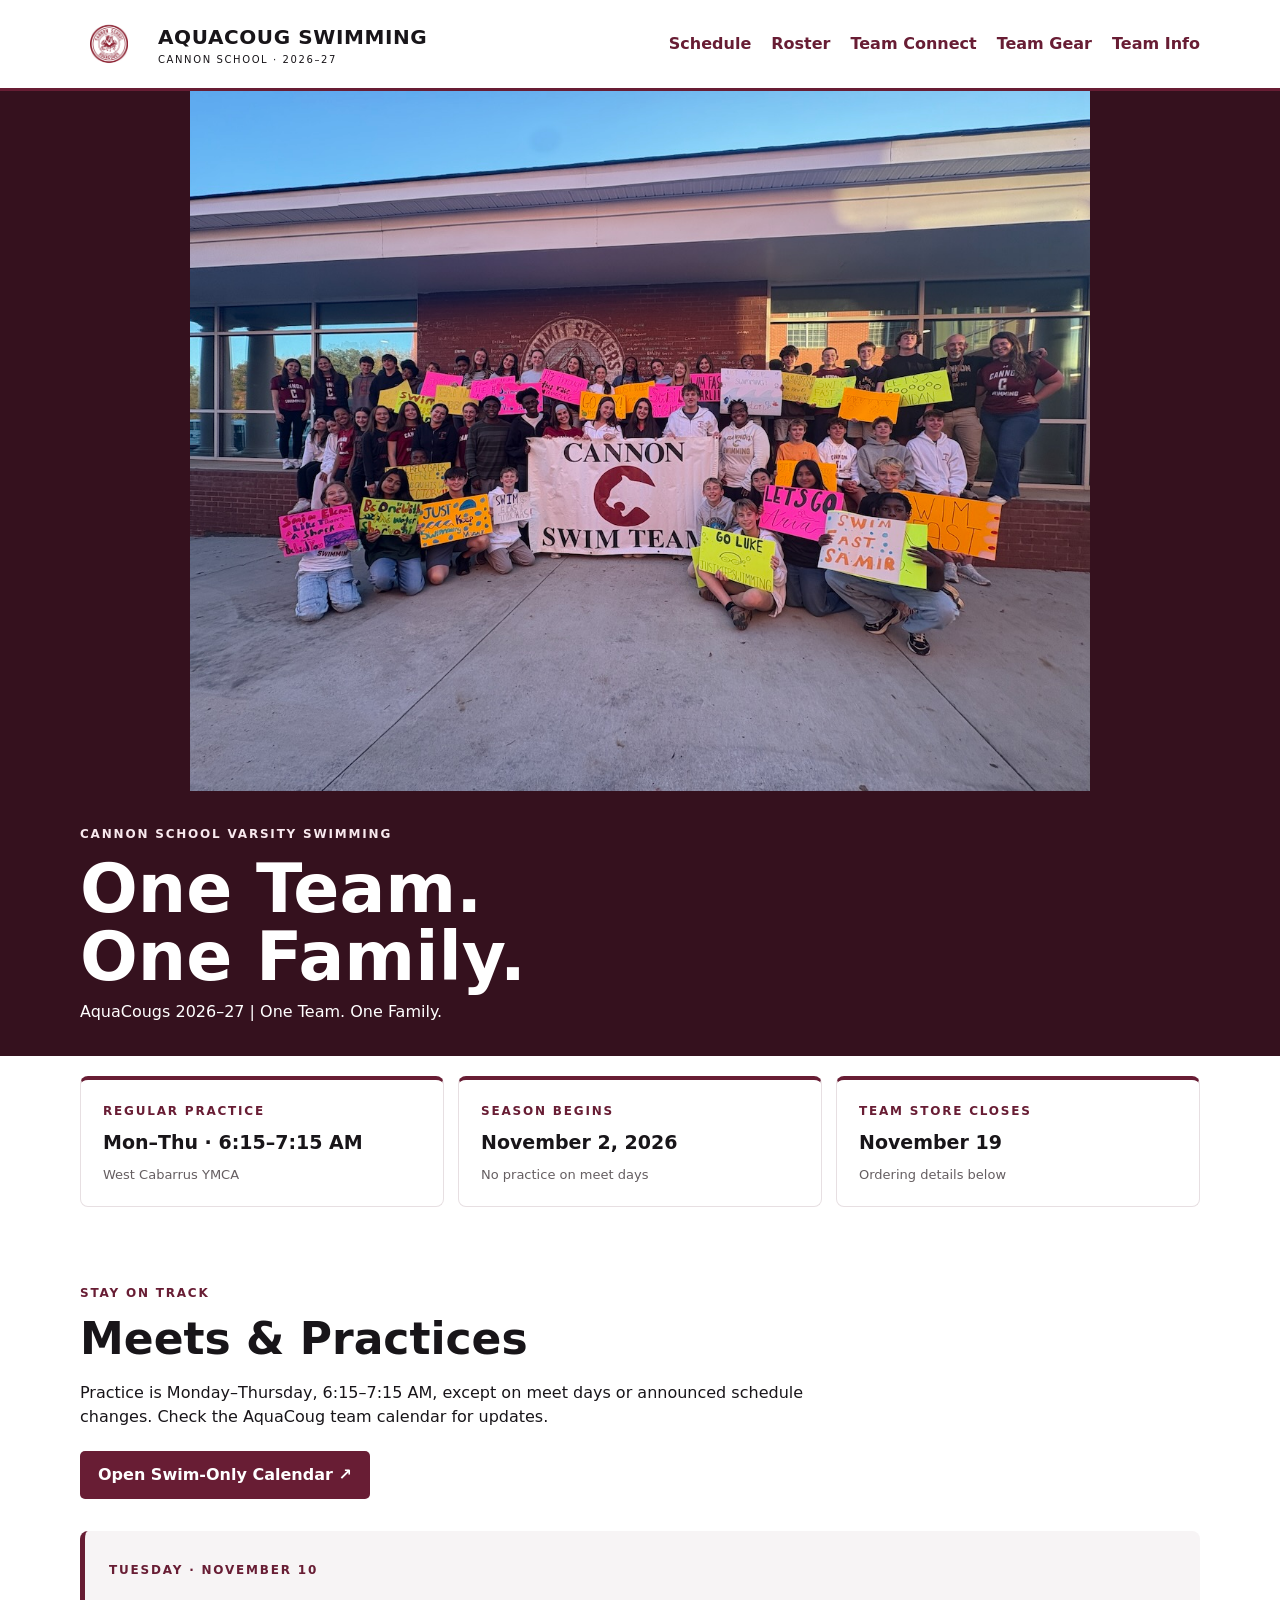
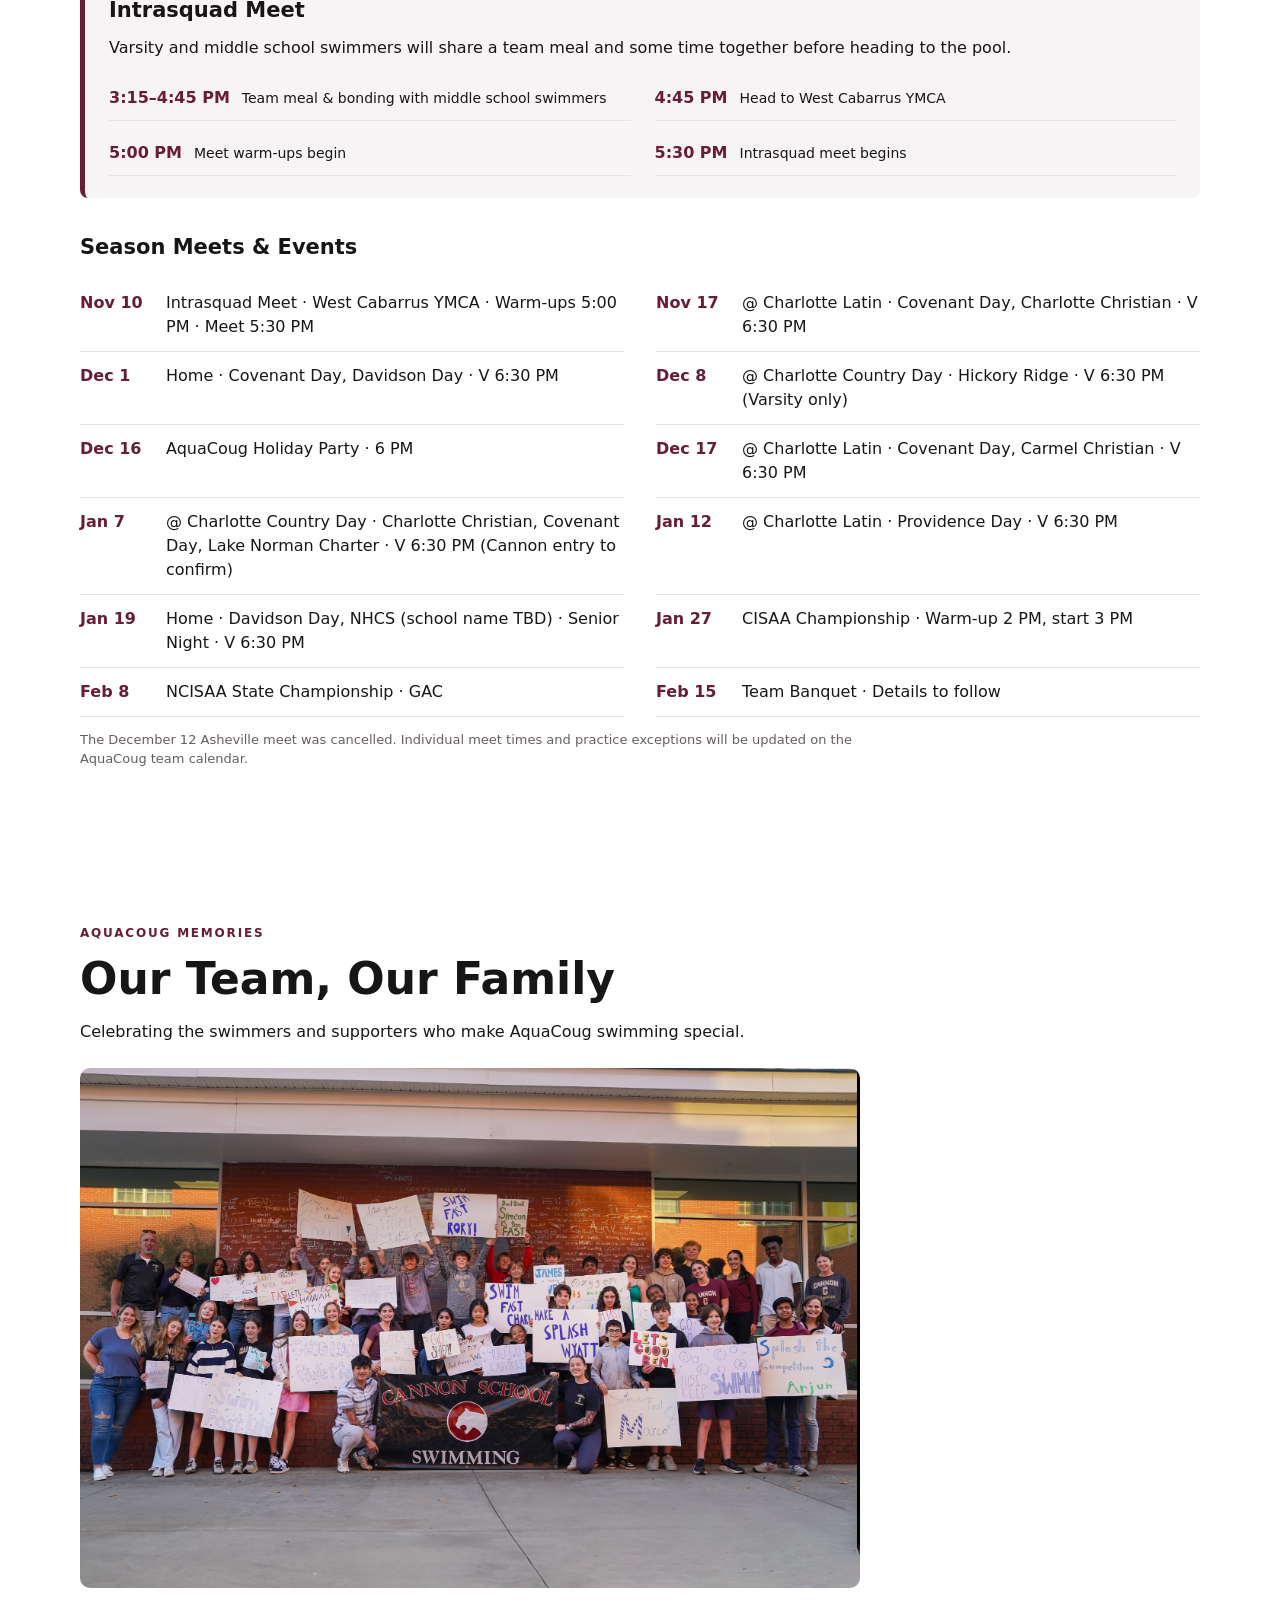
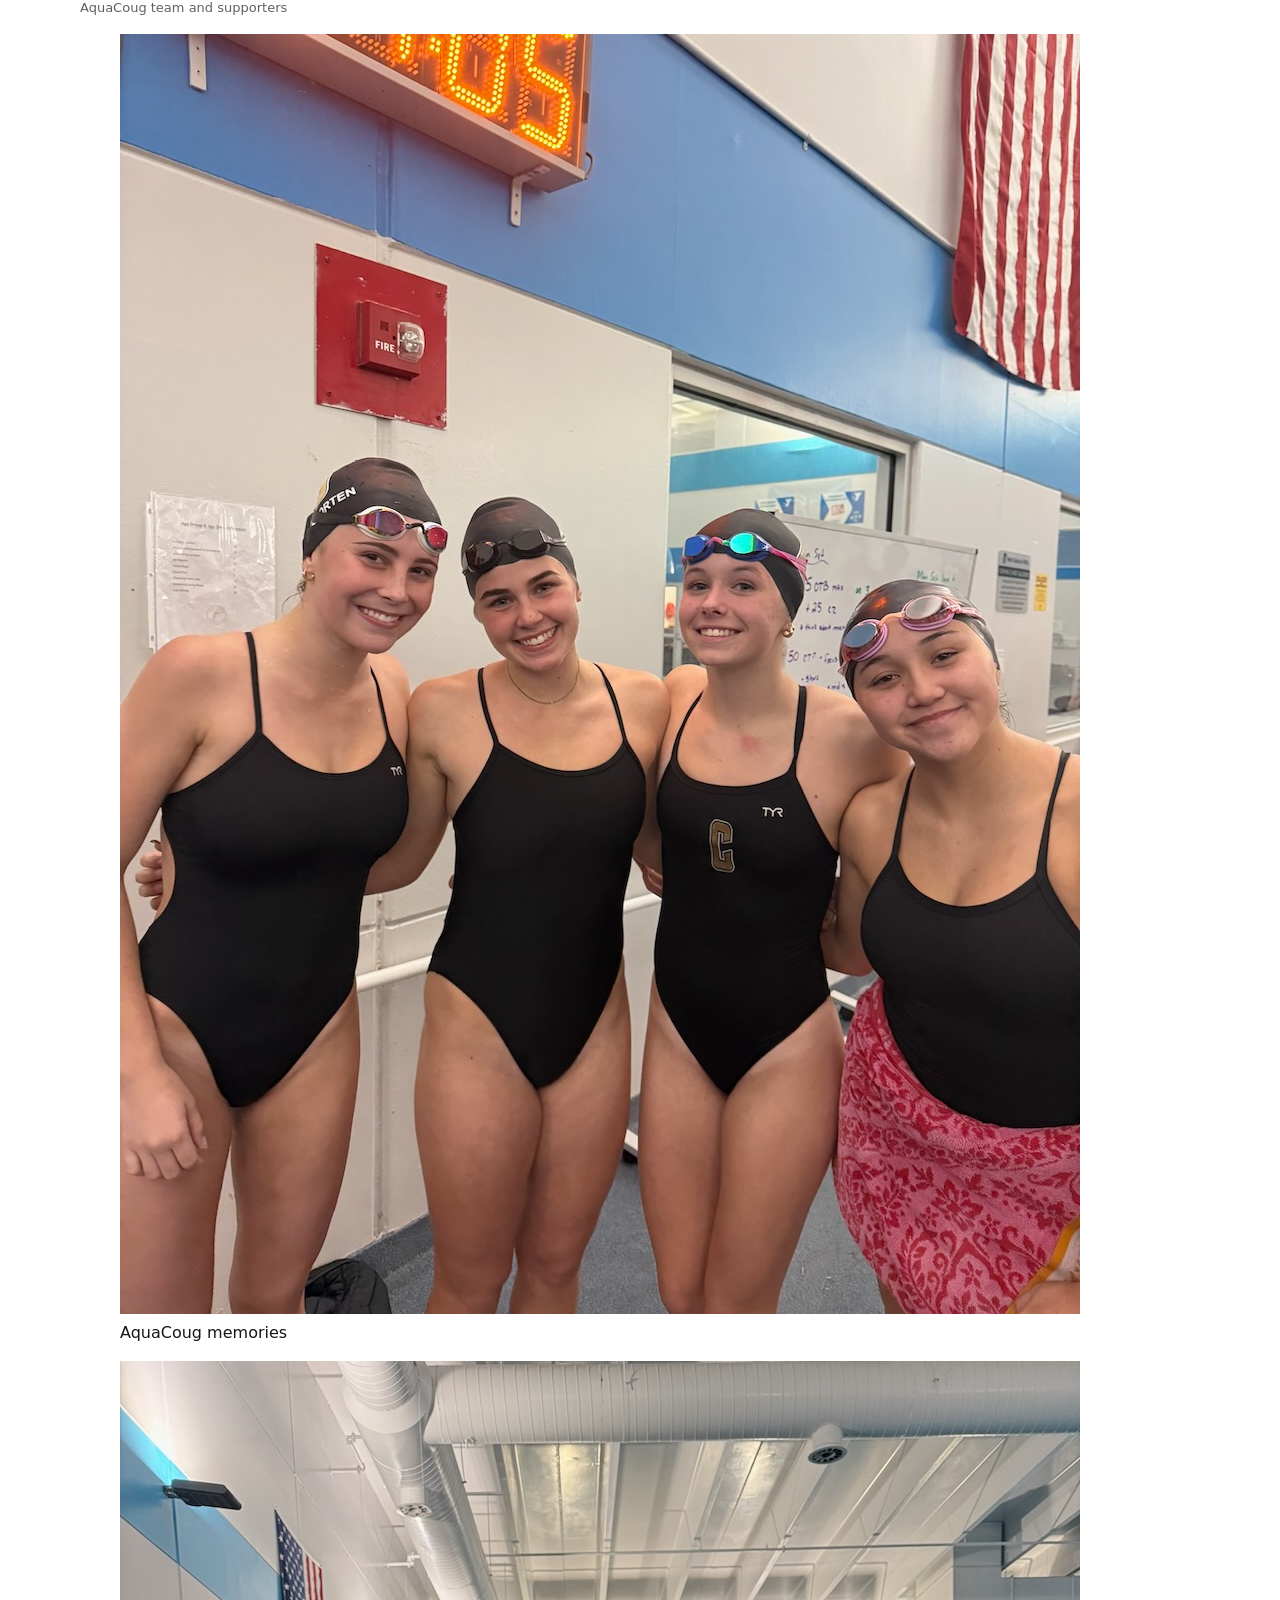
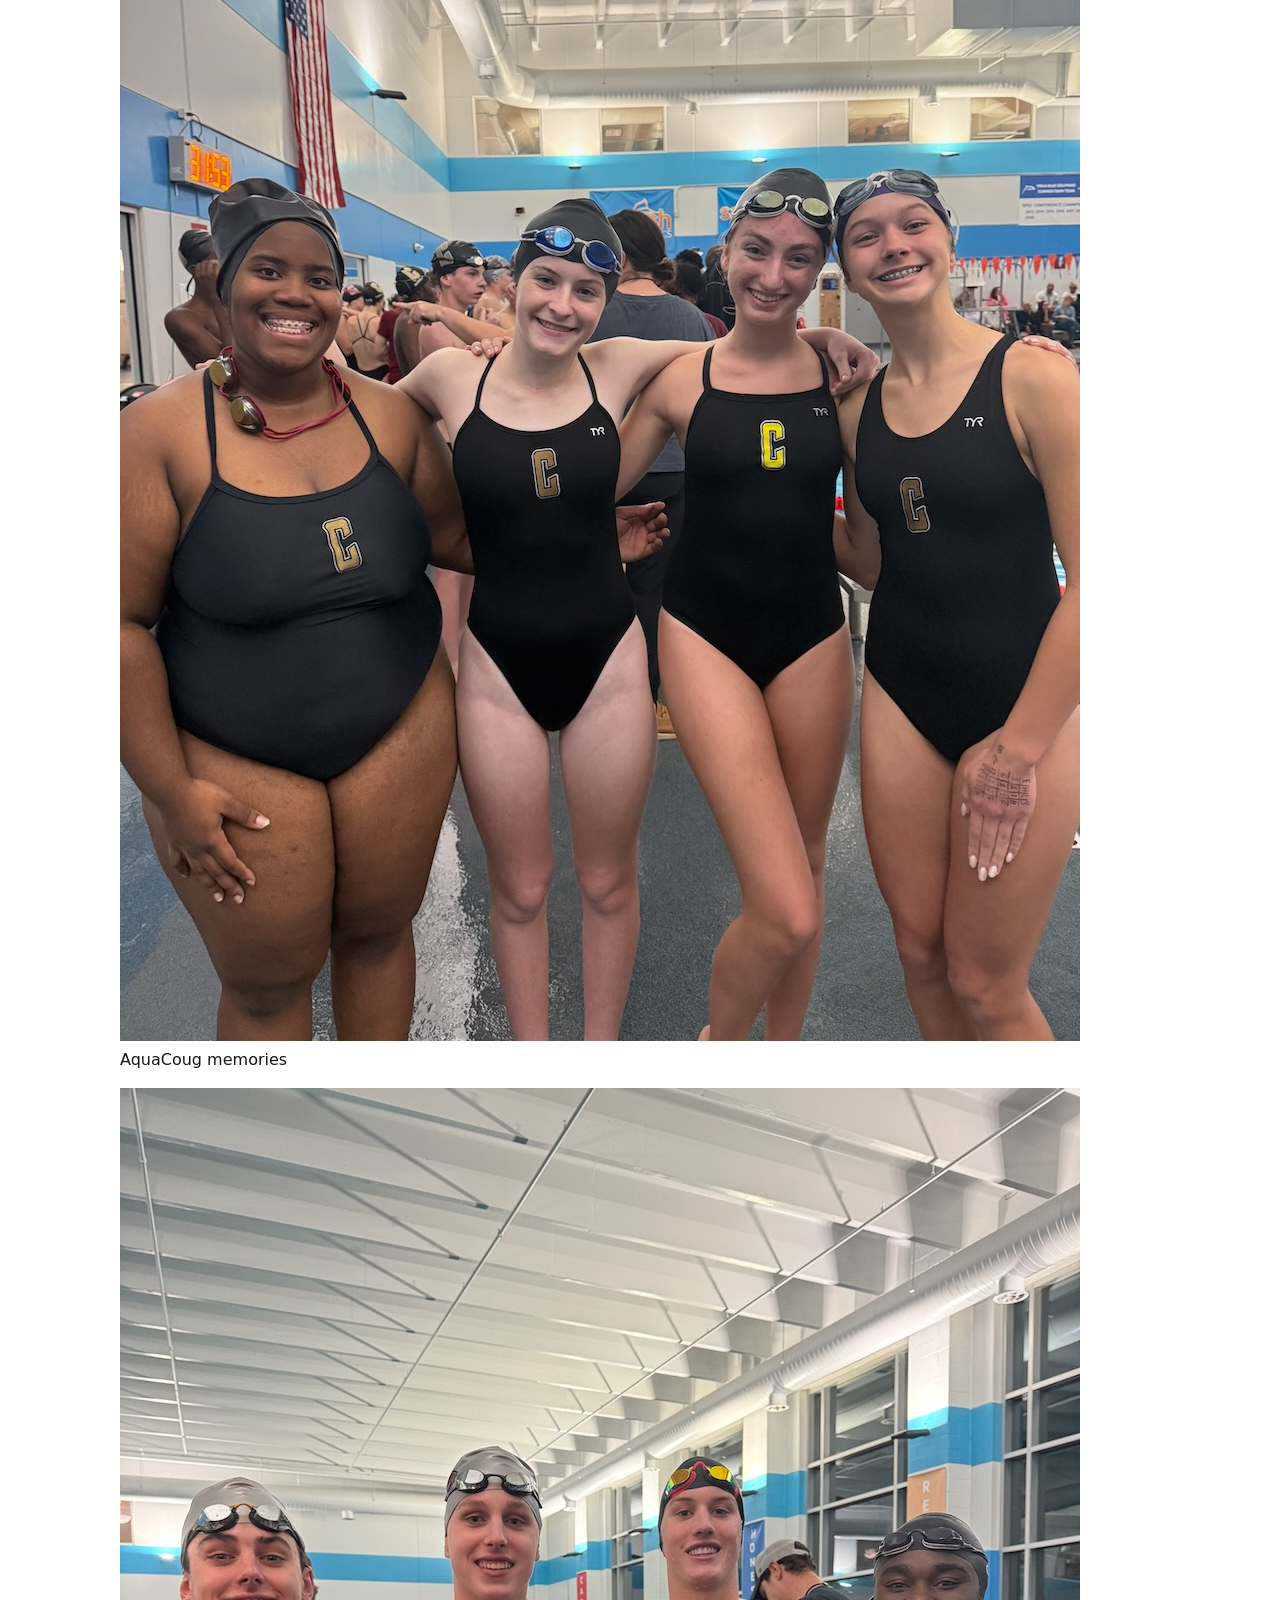
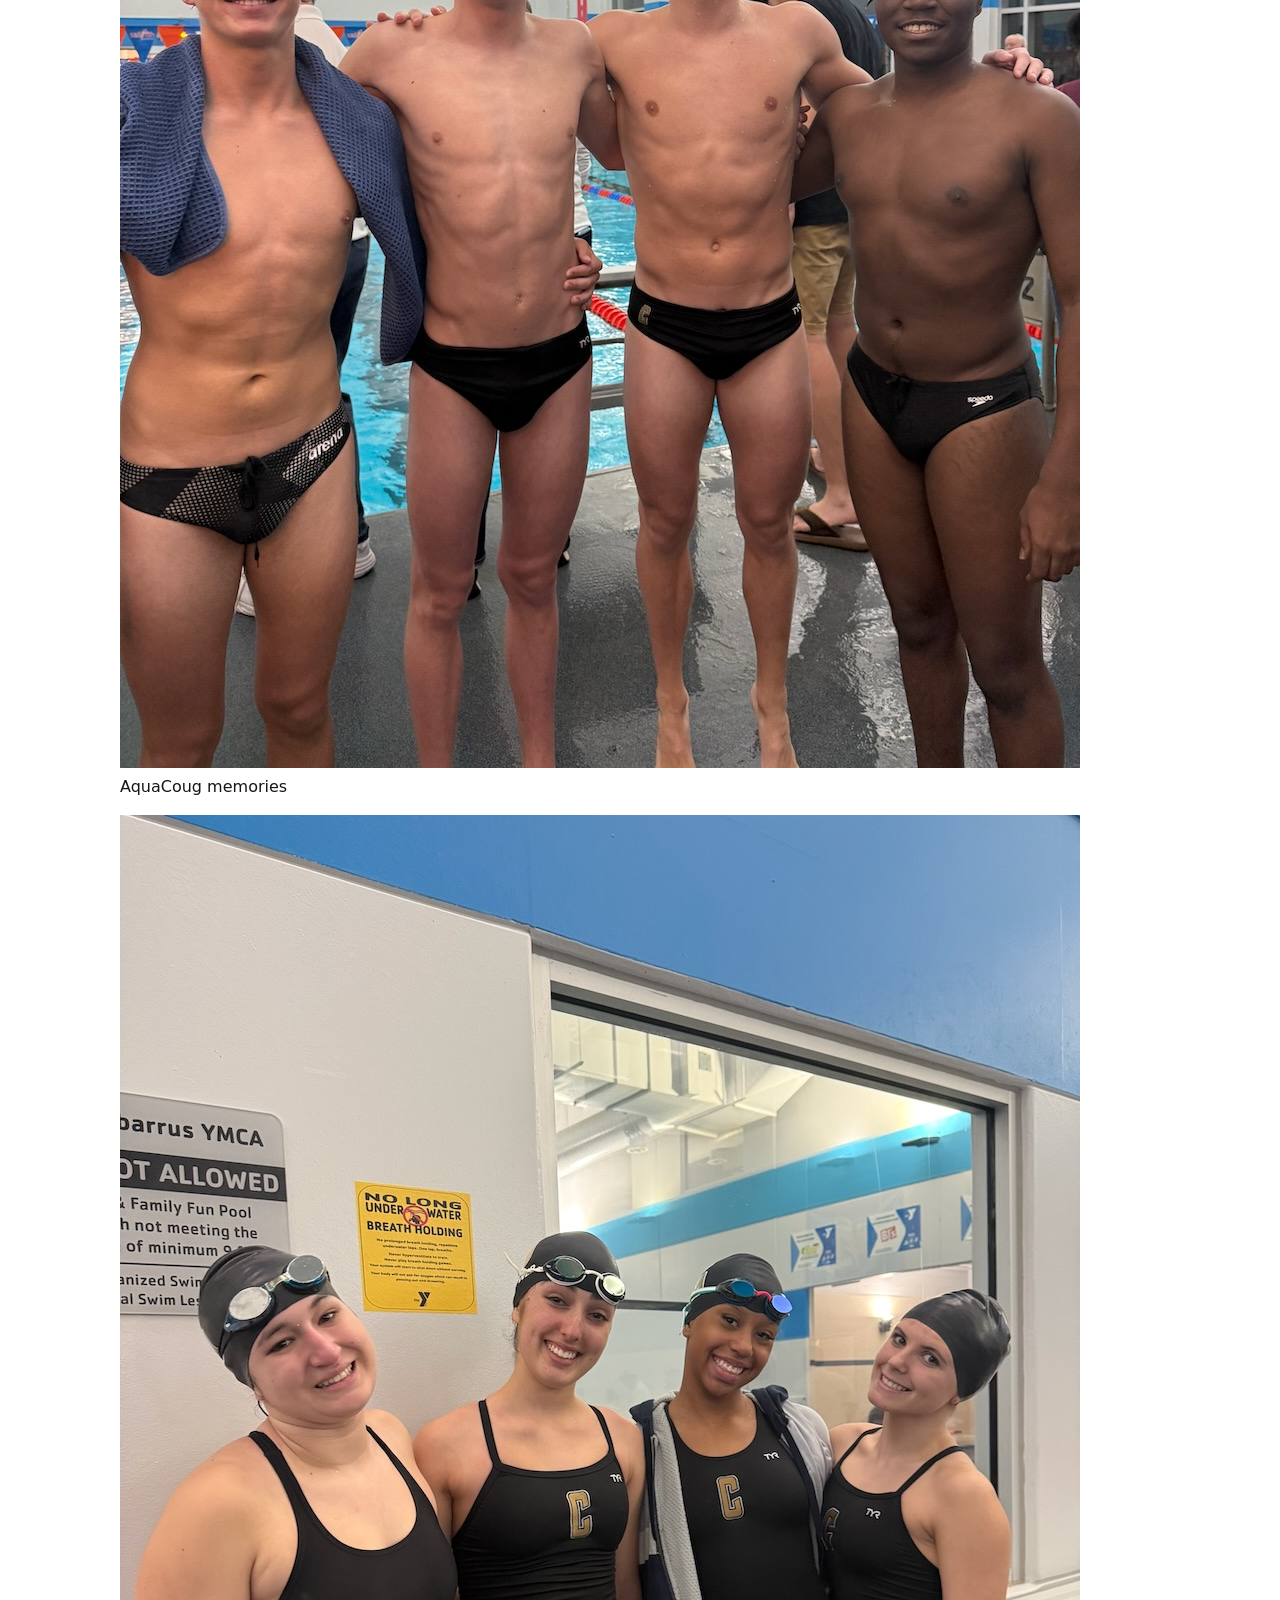
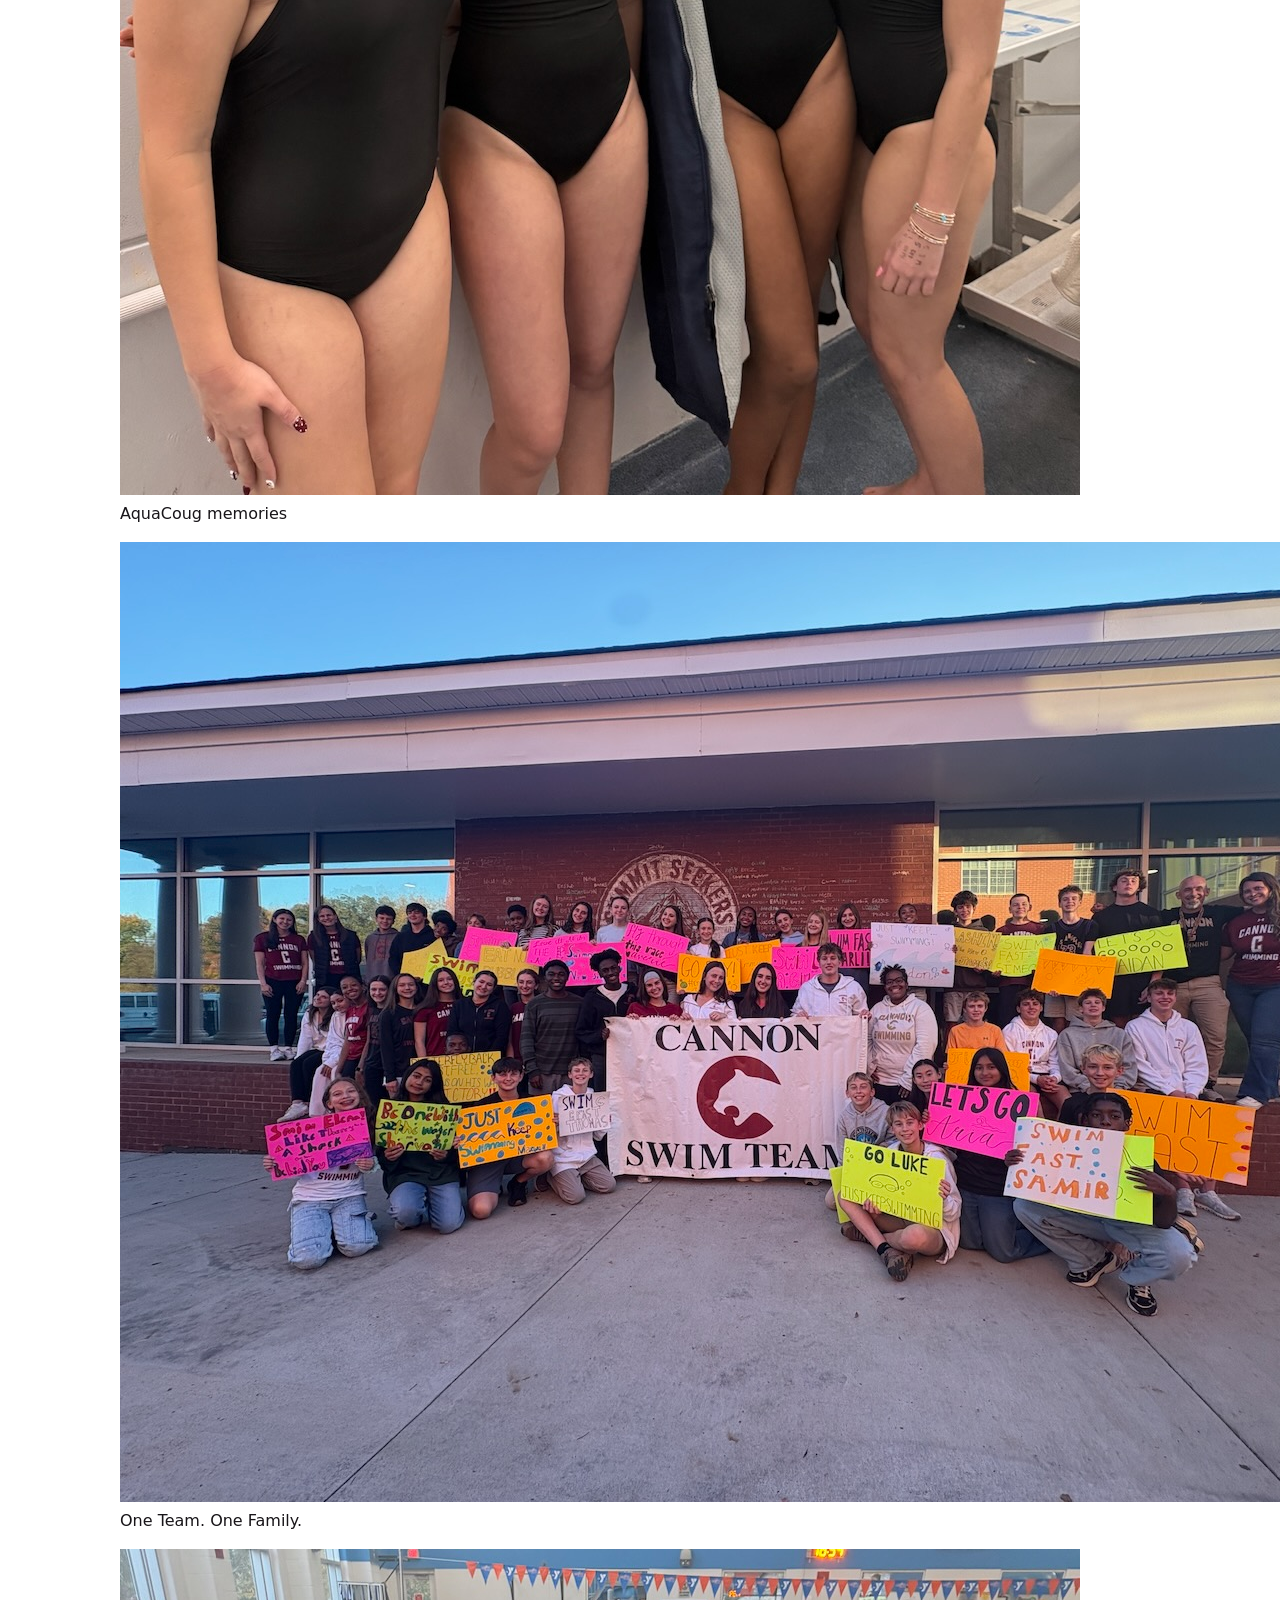
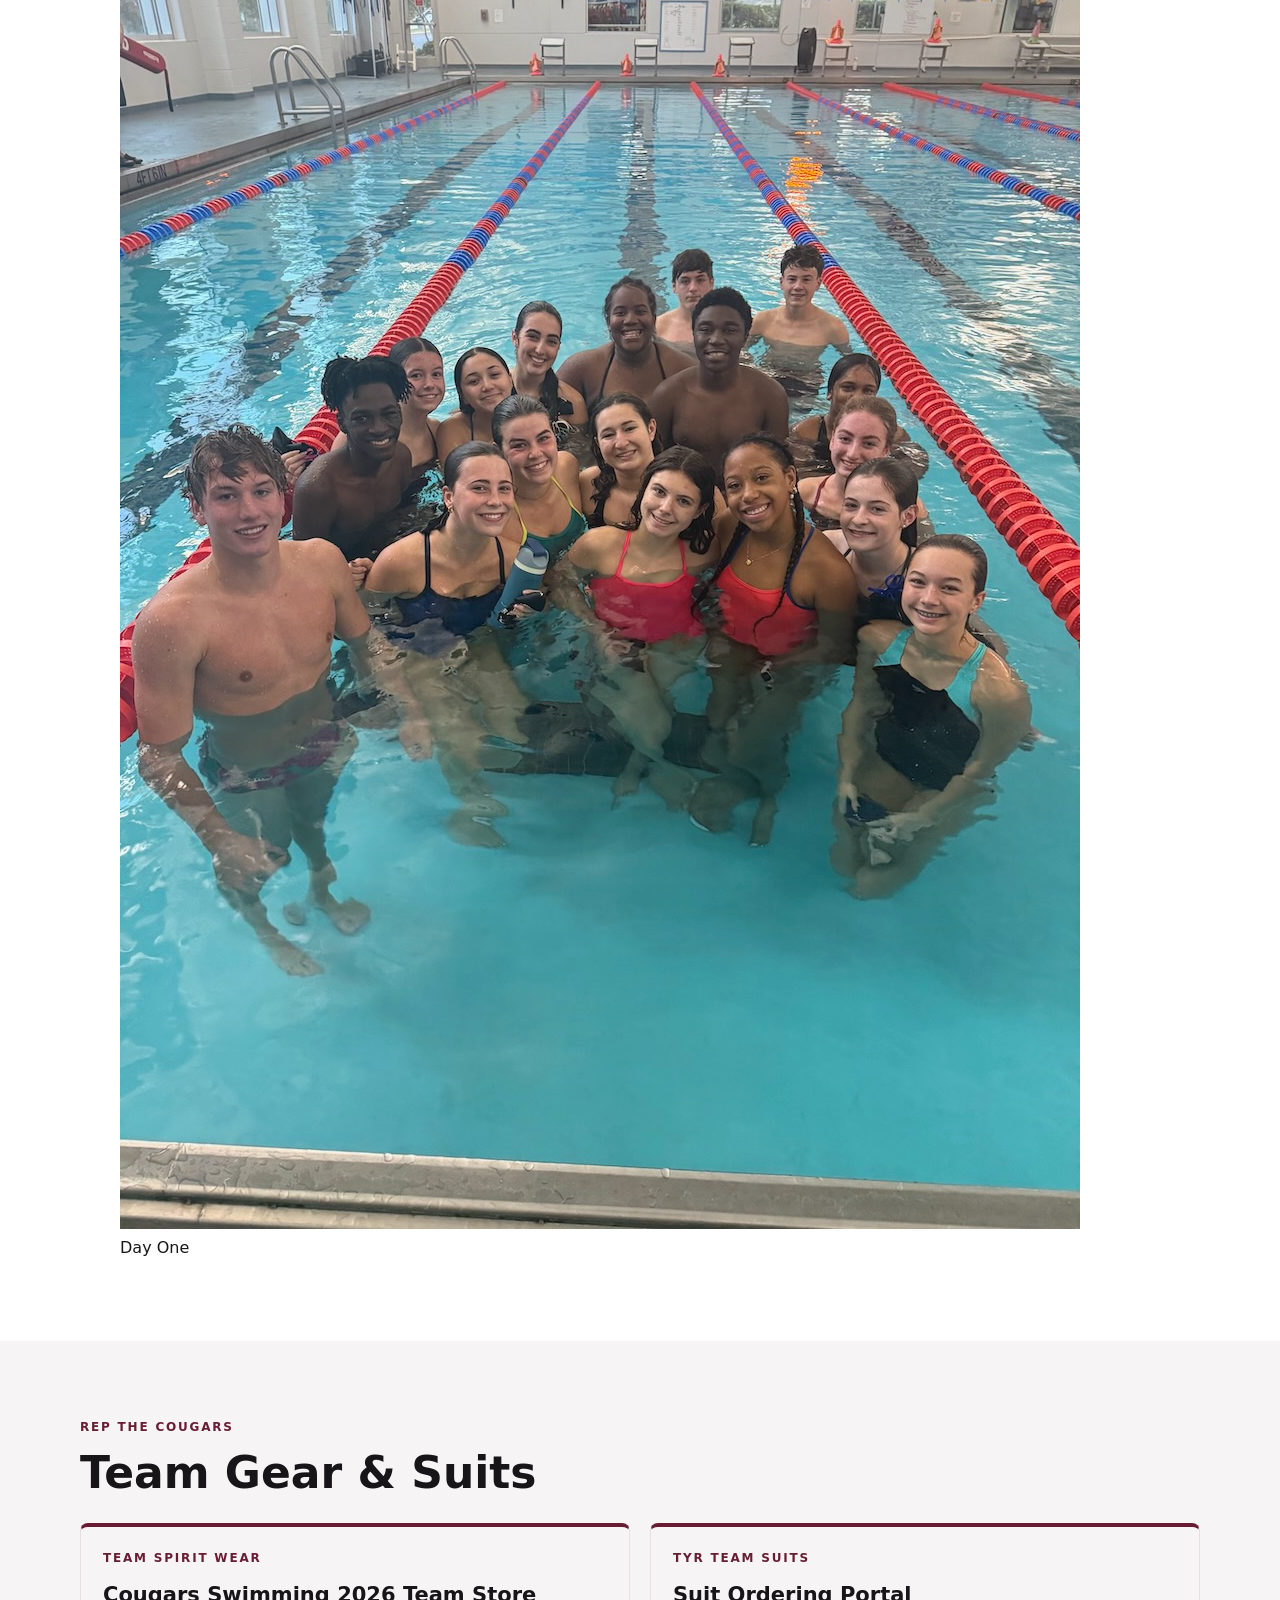
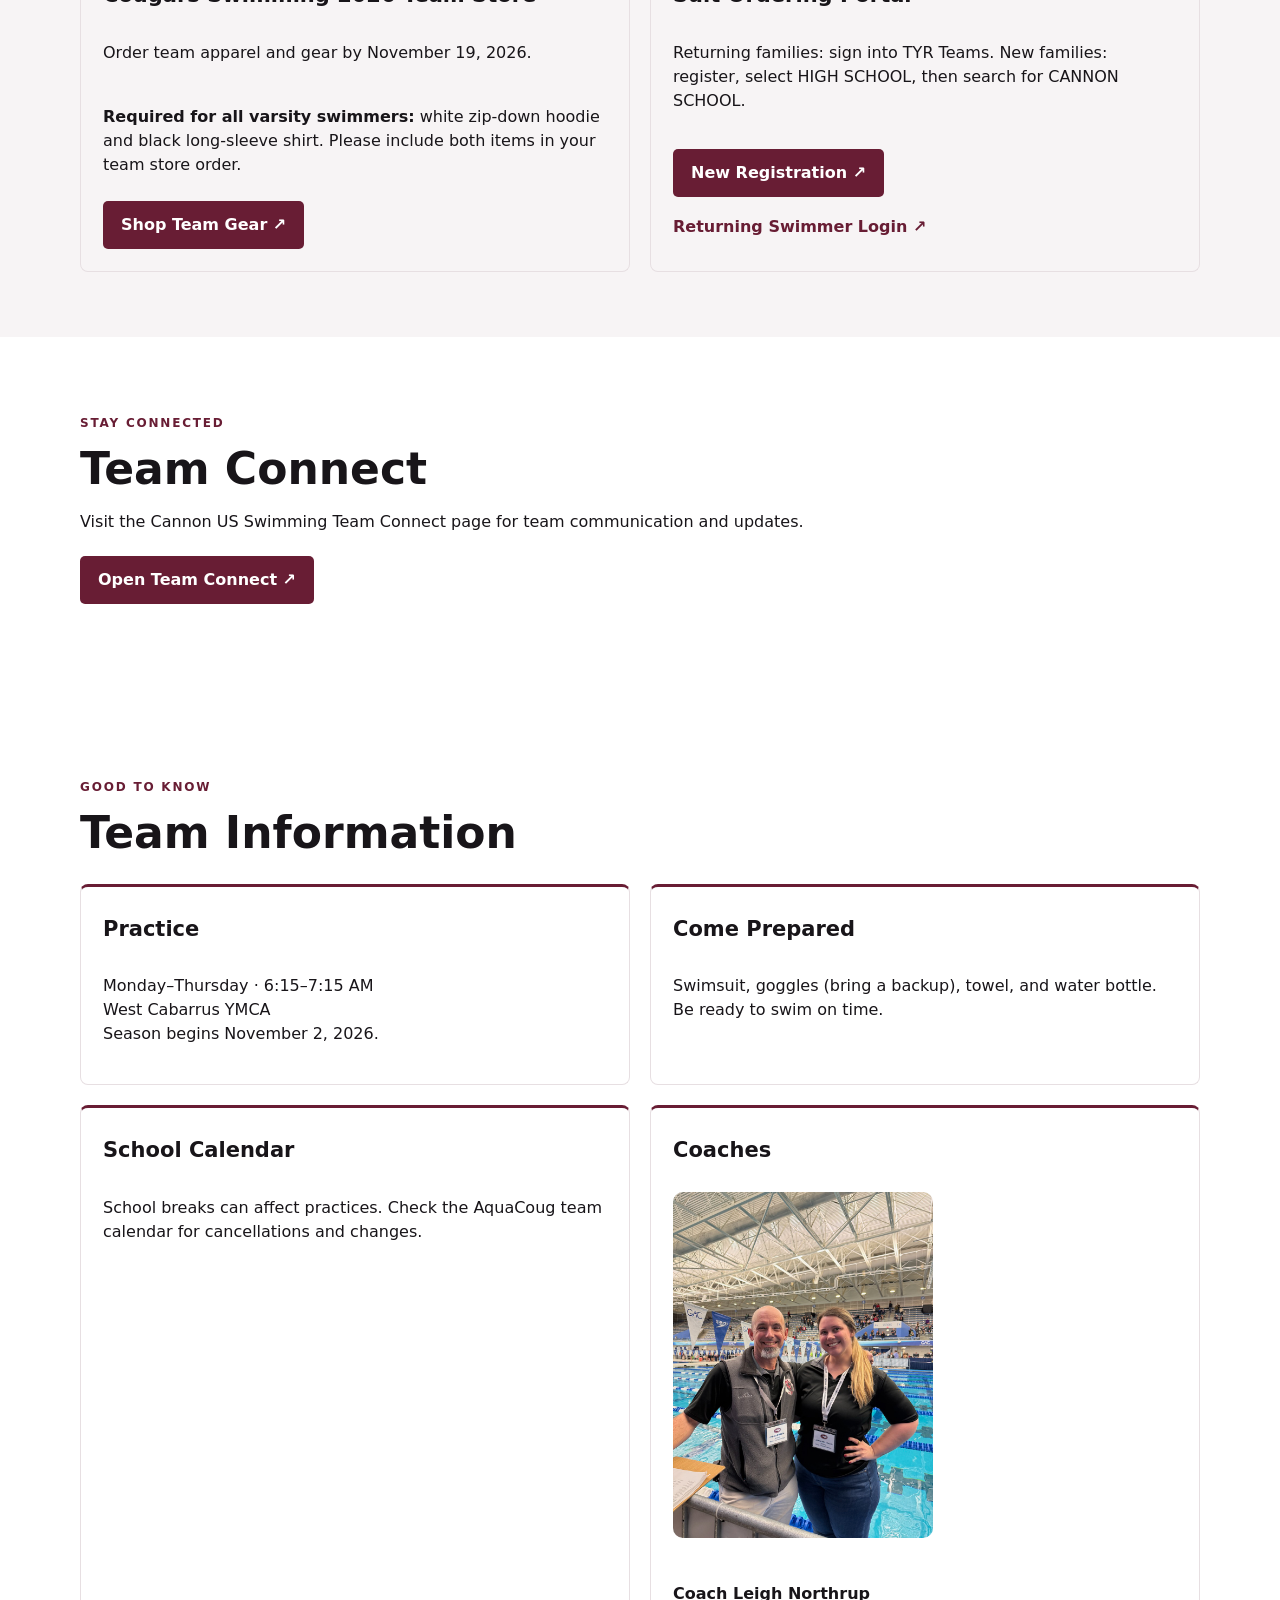
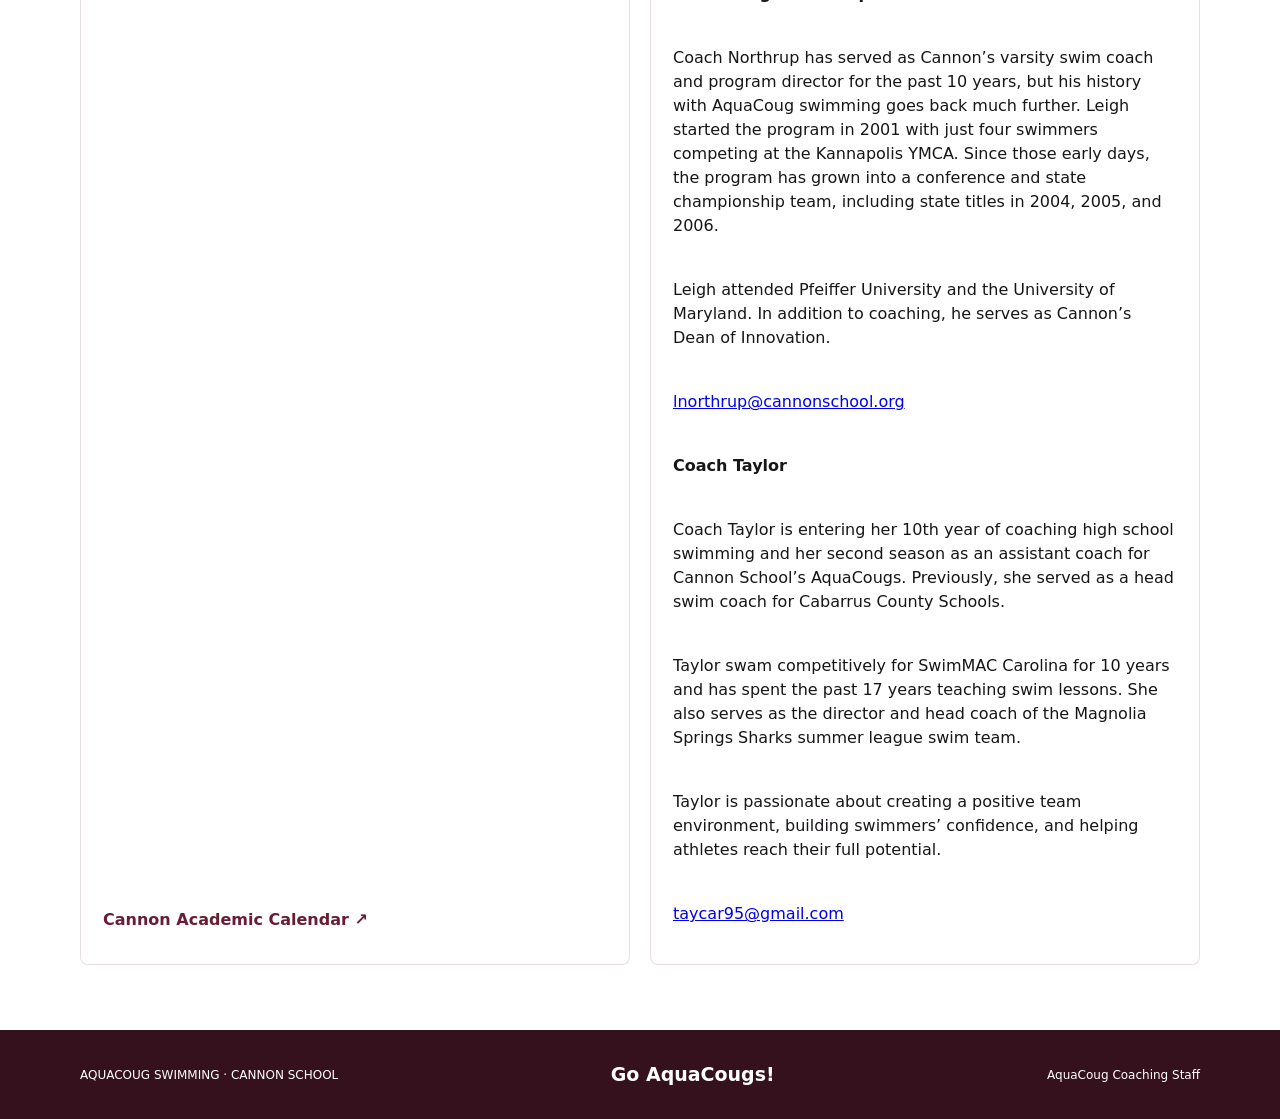
==== commit 94f09944: "Feature new AquaCoug group banner and add team photo gallery" ====
--- a/index.html
+++ b/index.html
@@ -1 +1 @@
-<!doctype html><html lang="en"><head><meta charset="utf-8"><meta name="viewport" content="width=device-width,initial-scale=1"><meta name="theme-color" content="#681d34"><title>AquaCoug Swimming | Cannon School</title><link rel="stylesheet" href="styles.css"></head><body><header><div class="wrap top"><div class="identity"><img src="assets/images/logos/aquacoug-logo.jpg" alt="AquaCoug logo"><div><strong>AQUACOUG SWIMMING</strong><small>CANNON SCHOOL · 2026–27</small></div></div><nav><a href="#schedule">Schedule</a><a href="roster.html">Roster</a><a href="#team-connect">Team Connect</a><a href="#gear">Team Gear</a><a href="#info">Team Info</a></nav></div></header><main><section class="hero"><img src="assets/images/banners/aquacougs-day-one.jpeg" alt="AquaCoug swimmers together in the pool on the first day of the 2026–27 season"><div class="wrap hero-text"><p>CANNON SCHOOL VARSITY SWIMMING</p><h1>One Team.<br>One Family.</h1><span>AquaCougs 2026–27 | Day One. One Team. One Family.</span></div></section><section class="wrap stats"><article><small>REGULAR PRACTICE</small><strong>Mon–Thu · 6:15–7:15 AM</strong><span>West Cabarrus YMCA</span></article><article><small>SEASON BEGINS</small><strong>November 2, 2026</strong><span>No practice on meet days</span></article><article><small>TEAM STORE CLOSES</small><strong>November 19</strong><span>Ordering details below</span></article></section><section id="schedule" class="wrap section"><p class="eyebrow">STAY ON TRACK</p><h2>Meets & Practices</h2><p>Practice is Monday–Thursday, 6:15–7:15 AM, except on meet days or announced schedule changes. Check the AquaCoug team calendar for updates.</p><div class="calendar-actions"><a class="btn" href="calendar.html" target="_blank" rel="noopener">Open Swim-Only Calendar ↗</a></div><div class="meet-day-feature"><p class="eyebrow">TUESDAY · NOVEMBER 10</p><h3>Intrasquad Meet</h3><p>Varsity and middle school swimmers will share a team meal and some time together before heading to the pool.</p><div class="meet-day-times"><div><strong>3:15–4:45 PM</strong><span>Team meal &amp; bonding with middle school swimmers</span></div><div><strong>4:45 PM</strong><span>Head to West Cabarrus YMCA</span></div><div><strong>5:00 PM</strong><span>Meet warm-ups begin</span></div><div><strong>5:30 PM</strong><span>Intrasquad meet begins</span></div></div></div><h3>Season Meets & Events</h3><div class="events"><div><b>Nov 10</b><span>Intrasquad Meet · West Cabarrus YMCA · Warm-ups 5:00 PM · Meet 5:30 PM</span></div><div><b>Nov 17</b><span>@ Charlotte Latin · Covenant Day, Charlotte Christian · V 6:30 PM</span></div><div><b>Dec 1</b><span>Home · Covenant Day, Davidson Day · V 6:30 PM</span></div><div><b>Dec 8</b><span>@ Charlotte Country Day · Hickory Ridge · V 6:30 PM (Varsity only)</span></div><div><b>Dec 16</b><span>AquaCoug Holiday Party · 6 PM</span></div><div><b>Dec 17</b><span>@ Charlotte Latin · Covenant Day, Carmel Christian · V 6:30 PM</span></div><div><b>Jan 7</b><span>@ Charlotte Country Day · Charlotte Christian, Covenant Day, Lake Norman Charter · V 6:30 PM (Cannon entry to confirm)</span></div><div><b>Jan 12</b><span>@ Charlotte Latin · Providence Day · V 6:30 PM</span></div><div><b>Jan 19</b><span>Home · Davidson Day, NHCS (school name TBD) · Senior Night · V 6:30 PM</span></div><div><b>Jan 27</b><span>CISAA Championship · Warm-up 2 PM, start 3 PM</span></div><div><b>Feb 8</b><span>NCISAA State Championship · GAC</span></div><div><b>Feb 15</b><span>Team Banquet · Details to follow</span></div></div><p class="note">The December 12 Asheville meet was cancelled. Individual meet times and practice exceptions will be updated on the AquaCoug team calendar.</p></section><section class="wrap section"><p class="eyebrow">AQUACOUG MEMORIES</p><h2>Our Team, Our Family</h2><p>Celebrating the swimmers and supporters who make AquaCoug swimming special.</p><figure class="team-memory"><img src="assets/images/team-photos/season-kickoff.png" alt="Cannon School swimming team and supporters with handmade signs" loading="lazy"><figcaption>AquaCoug team and supporters</figcaption></figure></section><section id="gear" class="muted section"><div class="wrap"><p class="eyebrow">REP THE COUGARS</p><h2>Team Gear & Suits</h2><div class="cards"><article><small>TEAM SPIRIT WEAR</small><h3>Cougars Swimming 2026 Team Store</h3><p>Order team apparel and gear by November 19, 2026.</p><p><strong>Required for all varsity swimmers:</strong> white zip-down hoodie and black long-sleeve shirt. Please include both items in your team store order.</p><a class="btn" href="https://bit.ly/4eFAgoD" target="_blank" rel="noopener">Shop Team Gear ↗</a></article><article><small>TYR TEAM SUITS</small><h3>Suit Ordering Portal</h3><p>Returning families: sign into TYR Teams. New families: register, select HIGH SCHOOL, then search for CANNON SCHOOL.</p><a class="btn" href="https://teams.tyr.com/pages/customer-registration" target="_blank" rel="noopener">New Registration ↗</a><a class="secondary" href="https://teams.tyr.com/" target="_blank" rel="noopener">Returning Swimmer Login ↗</a></article></div></div></section><section id="team-connect" class="wrap section"><p class="eyebrow">STAY CONNECTED</p><h2>Team Connect</h2><p>Visit the Cannon US Swimming Team Connect page for team communication and updates.</p><div class="calendar-actions"><a class="btn" href="https://www.connectapp.live/group-dashboard-v2?id=1171&amp;name=Cannon%20US%20Swimming&amp;avatar=https://cdn.filestackcontent.com/CcFE30GeQn6jeJjx0See" target="_blank" rel="noopener noreferrer">Open Team Connect ↗</a></div></section><section id="info" class="wrap section"><p class="eyebrow">GOOD TO KNOW</p><h2>Team Information</h2><div class="cards info"><article><h3>Practice</h3><p>Monday–Thursday · 6:15–7:15 AM<br>West Cabarrus YMCA<br>Season begins November 2, 2026.</p></article><article><h3>Come Prepared</h3><p>Swimsuit, goggles (bring a backup), towel, and water bottle. Be ready to swim on time.</p></article><article><h3>School Calendar</h3><p>School breaks can affect practices. Check the AquaCoug team calendar for cancellations and changes.</p><a class="secondary" href="https://resources.finalsite.net/images/v1763139213/cannonschoolorg/cannonschoolorg/cannonschoolorg/w4pbrcxhzraiggrvshhg/AcademicCalendar2026-27.pdf" target="_blank" rel="noopener">Cannon Academic Calendar ↗</a></article><article class="coaches-card"><h3>Coaches</h3><img src="assets/images/coaches/coaches.jpeg" alt="Coach Northrup and Coach Taylor at the swimming pool" loading="lazy" style="display:block;width:100%;max-width:260px;height:auto;border-radius:10px;margin:12px 0 20px"><p><strong>Coach Leigh Northrup</strong></p><p>Coach Northrup has served as Cannon’s varsity swim coach and program director for the past 10 years, but his history with AquaCoug swimming goes back much further. Leigh started the program in 2001 with just four swimmers competing at the Kannapolis YMCA. Since those early days, the program has grown into a conference and state championship team, including state titles in 2004, 2005, and 2006.</p><p>Leigh attended Pfeiffer University and the University of Maryland. In addition to coaching, he serves as Cannon’s Dean of Innovation.</p><p><a href="mailto:lnorthrup@cannonschool.org">lnorthrup@cannonschool.org</a></p><p><strong>Coach Taylor</strong></p><p>Coach Taylor is entering her 10th year of coaching high school swimming and her second season as an assistant coach for Cannon School’s AquaCougs. Previously, she served as a head swim coach for Cabarrus County Schools.</p><p>Taylor swam competitively for SwimMAC Carolina for 10 years and has spent the past 17 years teaching swim lessons. She also serves as the director and head coach of the Magnolia Springs Sharks summer league swim team.</p><p>Taylor is passionate about creating a positive team environment, building swimmers’ confidence, and helping athletes reach their full potential.</p><p><a href="mailto:taycar95@gmail.com">taycar95@gmail.com</a></p></article></div></section></main><footer><div class="wrap foot"><span>AQUACOUG SWIMMING · CANNON SCHOOL</span><strong>Go AquaCougs!</strong><span>AquaCoug Coaching Staff</span></div></footer></body></html>+<!doctype html><html lang="en"><head><meta charset="utf-8"><meta name="viewport" content="width=device-width,initial-scale=1"><meta name="theme-color" content="#681d34"><title>AquaCoug Swimming | Cannon School</title><link rel="stylesheet" href="styles.css"></head><body><header><div class="wrap top"><div class="identity"><img src="assets/images/logos/aquacoug-logo.jpg" alt="AquaCoug logo"><div><strong>AQUACOUG SWIMMING</strong><small>CANNON SCHOOL · 2026–27</small></div></div><nav><a href="#schedule">Schedule</a><a href="roster.html">Roster</a><a href="#team-connect">Team Connect</a><a href="#gear">Team Gear</a><a href="#info">Team Info</a></nav></div></header><main><section class="hero"><img src="assets/images/banners/IMG_3162.jpeg" alt="Cannon AquaCoug swimmers and supporters gathered with signs outside school"><div class="wrap hero-text"><p>CANNON SCHOOL VARSITY SWIMMING</p><h1>One Team.<br>One Family.</h1><span>AquaCougs 2026–27 | One Team. One Family.</span></div></section><section class="wrap stats"><article><small>REGULAR PRACTICE</small><strong>Mon–Thu · 6:15–7:15 AM</strong><span>West Cabarrus YMCA</span></article><article><small>SEASON BEGINS</small><strong>November 2, 2026</strong><span>No practice on meet days</span></article><article><small>TEAM STORE CLOSES</small><strong>November 19</strong><span>Ordering details below</span></article></section><section id="schedule" class="wrap section"><p class="eyebrow">STAY ON TRACK</p><h2>Meets & Practices</h2><p>Practice is Monday–Thursday, 6:15–7:15 AM, except on meet days or announced schedule changes. Check the AquaCoug team calendar for updates.</p><div class="calendar-actions"><a class="btn" href="calendar.html" target="_blank" rel="noopener">Open Swim-Only Calendar ↗</a></div><div class="meet-day-feature"><p class="eyebrow">TUESDAY · NOVEMBER 10</p><h3>Intrasquad Meet</h3><p>Varsity and middle school swimmers will share a team meal and some time together before heading to the pool.</p><div class="meet-day-times"><div><strong>3:15–4:45 PM</strong><span>Team meal &amp; bonding with middle school swimmers</span></div><div><strong>4:45 PM</strong><span>Head to West Cabarrus YMCA</span></div><div><strong>5:00 PM</strong><span>Meet warm-ups begin</span></div><div><strong>5:30 PM</strong><span>Intrasquad meet begins</span></div></div></div><h3>Season Meets & Events</h3><div class="events"><div><b>Nov 10</b><span>Intrasquad Meet · West Cabarrus YMCA · Warm-ups 5:00 PM · Meet 5:30 PM</span></div><div><b>Nov 17</b><span>@ Charlotte Latin · Covenant Day, Charlotte Christian · V 6:30 PM</span></div><div><b>Dec 1</b><span>Home · Covenant Day, Davidson Day · V 6:30 PM</span></div><div><b>Dec 8</b><span>@ Charlotte Country Day · Hickory Ridge · V 6:30 PM (Varsity only)</span></div><div><b>Dec 16</b><span>AquaCoug Holiday Party · 6 PM</span></div><div><b>Dec 17</b><span>@ Charlotte Latin · Covenant Day, Carmel Christian · V 6:30 PM</span></div><div><b>Jan 7</b><span>@ Charlotte Country Day · Charlotte Christian, Covenant Day, Lake Norman Charter · V 6:30 PM (Cannon entry to confirm)</span></div><div><b>Jan 12</b><span>@ Charlotte Latin · Providence Day · V 6:30 PM</span></div><div><b>Jan 19</b><span>Home · Davidson Day, NHCS (school name TBD) · Senior Night · V 6:30 PM</span></div><div><b>Jan 27</b><span>CISAA Championship · Warm-up 2 PM, start 3 PM</span></div><div><b>Feb 8</b><span>NCISAA State Championship · GAC</span></div><div><b>Feb 15</b><span>Team Banquet · Details to follow</span></div></div><p class="note">The December 12 Asheville meet was cancelled. Individual meet times and practice exceptions will be updated on the AquaCoug team calendar.</p></section><section class="wrap section"><p class="eyebrow">AQUACOUG MEMORIES</p><h2>Our Team, Our Family</h2><p>Celebrating the swimmers and supporters who make AquaCoug swimming special.</p><figure class="team-memory"><img src="assets/images/team-photos/season-kickoff.png" alt="Cannon School swimming team and supporters with handmade signs" loading="lazy"><figcaption>AquaCoug team and supporters</figcaption></figure><div class="team-gallery"><figure><img src="assets/images/team-photos/IMG_0170.jpeg" alt="AquaCoug swim team photo" loading="lazy"><figcaption>AquaCoug memories</figcaption></figure><figure><img src="assets/images/team-photos/IMG_0171.jpeg" alt="AquaCoug swim team photo" loading="lazy"><figcaption>AquaCoug memories</figcaption></figure><figure><img src="assets/images/team-photos/IMG_0172.jpeg" alt="AquaCoug swim team photo" loading="lazy"><figcaption>AquaCoug memories</figcaption></figure><figure><img src="assets/images/team-photos/IMG_0173.jpeg" alt="AquaCoug swim team photo" loading="lazy"><figcaption>AquaCoug memories</figcaption></figure><figure><img src="assets/images/team-photos/IMG_3162.jpeg" alt="AquaCoug swimmers and supporters together outside school" loading="lazy"><figcaption>One Team. One Family.</figcaption></figure><figure><img src="assets/images/banners/aquacougs-day-one.jpeg" alt="AquaCoug swimmers at the pool on day one" loading="lazy"><figcaption>Day One</figcaption></figure></div></section><section id="gear" class="muted section"><div class="wrap"><p class="eyebrow">REP THE COUGARS</p><h2>Team Gear & Suits</h2><div class="cards"><article><small>TEAM SPIRIT WEAR</small><h3>Cougars Swimming 2026 Team Store</h3><p>Order team apparel and gear by November 19, 2026.</p><p><strong>Required for all varsity swimmers:</strong> white zip-down hoodie and black long-sleeve shirt. Please include both items in your team store order.</p><a class="btn" href="https://bit.ly/4eFAgoD" target="_blank" rel="noopener">Shop Team Gear ↗</a></article><article><small>TYR TEAM SUITS</small><h3>Suit Ordering Portal</h3><p>Returning families: sign into TYR Teams. New families: register, select HIGH SCHOOL, then search for CANNON SCHOOL.</p><a class="btn" href="https://teams.tyr.com/pages/customer-registration" target="_blank" rel="noopener">New Registration ↗</a><a class="secondary" href="https://teams.tyr.com/" target="_blank" rel="noopener">Returning Swimmer Login ↗</a></article></div></div></section><section id="team-connect" class="wrap section"><p class="eyebrow">STAY CONNECTED</p><h2>Team Connect</h2><p>Visit the Cannon US Swimming Team Connect page for team communication and updates.</p><div class="calendar-actions"><a class="btn" href="https://www.connectapp.live/group-dashboard-v2?id=1171&amp;name=Cannon%20US%20Swimming&amp;avatar=https://cdn.filestackcontent.com/CcFE30GeQn6jeJjx0See" target="_blank" rel="noopener noreferrer">Open Team Connect ↗</a></div></section><section id="info" class="wrap section"><p class="eyebrow">GOOD TO KNOW</p><h2>Team Information</h2><div class="cards info"><article><h3>Practice</h3><p>Monday–Thursday · 6:15–7:15 AM<br>West Cabarrus YMCA<br>Season begins November 2, 2026.</p></article><article><h3>Come Prepared</h3><p>Swimsuit, goggles (bring a backup), towel, and water bottle. Be ready to swim on time.</p></article><article><h3>School Calendar</h3><p>School breaks can affect practices. Check the AquaCoug team calendar for cancellations and changes.</p><a class="secondary" href="https://resources.finalsite.net/images/v1763139213/cannonschoolorg/cannonschoolorg/cannonschoolorg/w4pbrcxhzraiggrvshhg/AcademicCalendar2026-27.pdf" target="_blank" rel="noopener">Cannon Academic Calendar ↗</a></article><article class="coaches-card"><h3>Coaches</h3><img src="assets/images/coaches/coaches.jpeg" alt="Coach Northrup and Coach Taylor at the swimming pool" loading="lazy" style="display:block;width:100%;max-width:260px;height:auto;border-radius:10px;margin:12px 0 20px"><p><strong>Coach Leigh Northrup</strong></p><p>Coach Northrup has served as Cannon’s varsity swim coach and program director for the past 10 years, but his history with AquaCoug swimming goes back much further. Leigh started the program in 2001 with just four swimmers competing at the Kannapolis YMCA. Since those early days, the program has grown into a conference and state championship team, including state titles in 2004, 2005, and 2006.</p><p>Leigh attended Pfeiffer University and the University of Maryland. In addition to coaching, he serves as Cannon’s Dean of Innovation.</p><p><a href="mailto:lnorthrup@cannonschool.org">lnorthrup@cannonschool.org</a></p><p><strong>Coach Taylor</strong></p><p>Coach Taylor is entering her 10th year of coaching high school swimming and her second season as an assistant coach for Cannon School’s AquaCougs. Previously, she served as a head swim coach for Cabarrus County Schools.</p><p>Taylor swam competitively for SwimMAC Carolina for 10 years and has spent the past 17 years teaching swim lessons. She also serves as the director and head coach of the Magnolia Springs Sharks summer league swim team.</p><p>Taylor is passionate about creating a positive team environment, building swimmers’ confidence, and helping athletes reach their full potential.</p><p><a href="mailto:taycar95@gmail.com">taycar95@gmail.com</a></p></article></div></section></main><footer><div class="wrap foot"><span>AQUACOUG SWIMMING · CANNON SCHOOL</span><strong>Go AquaCougs!</strong><span>AquaCoug Coaching Staff</span></div></footer></body></html>
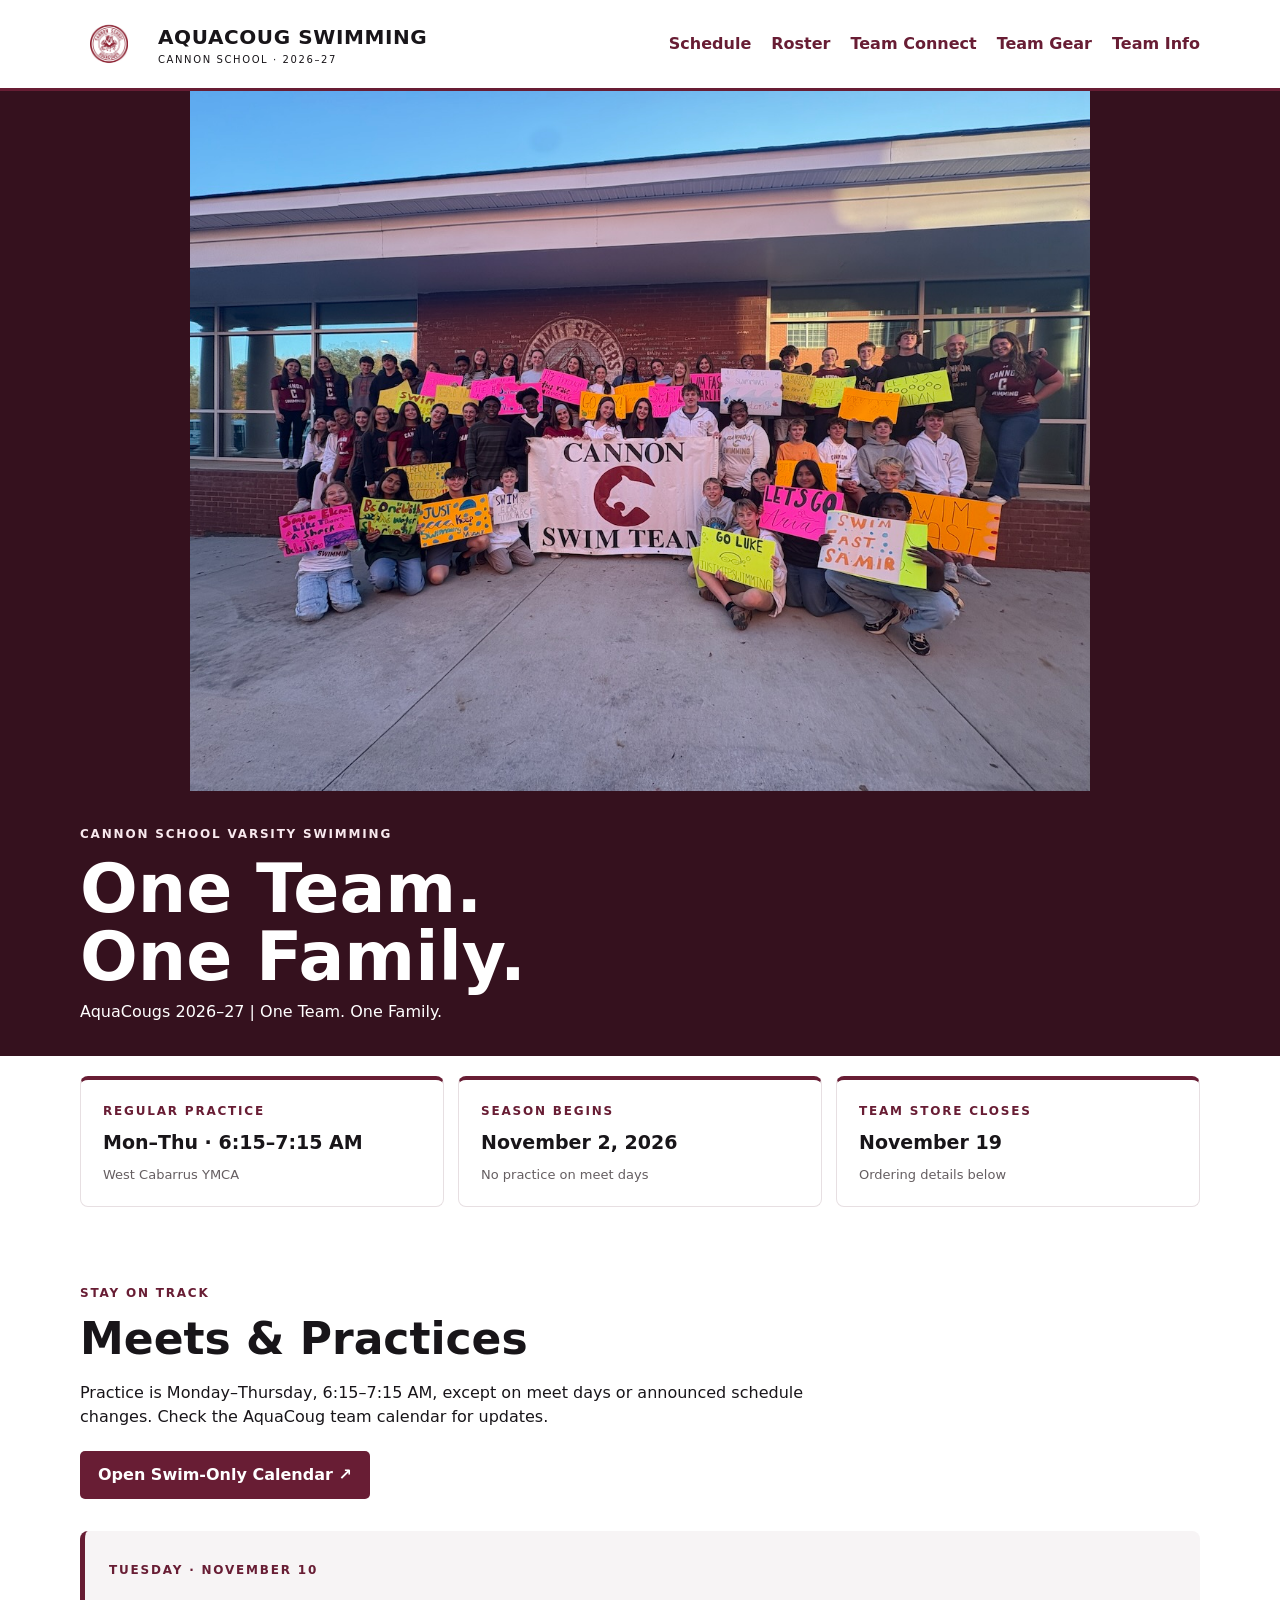
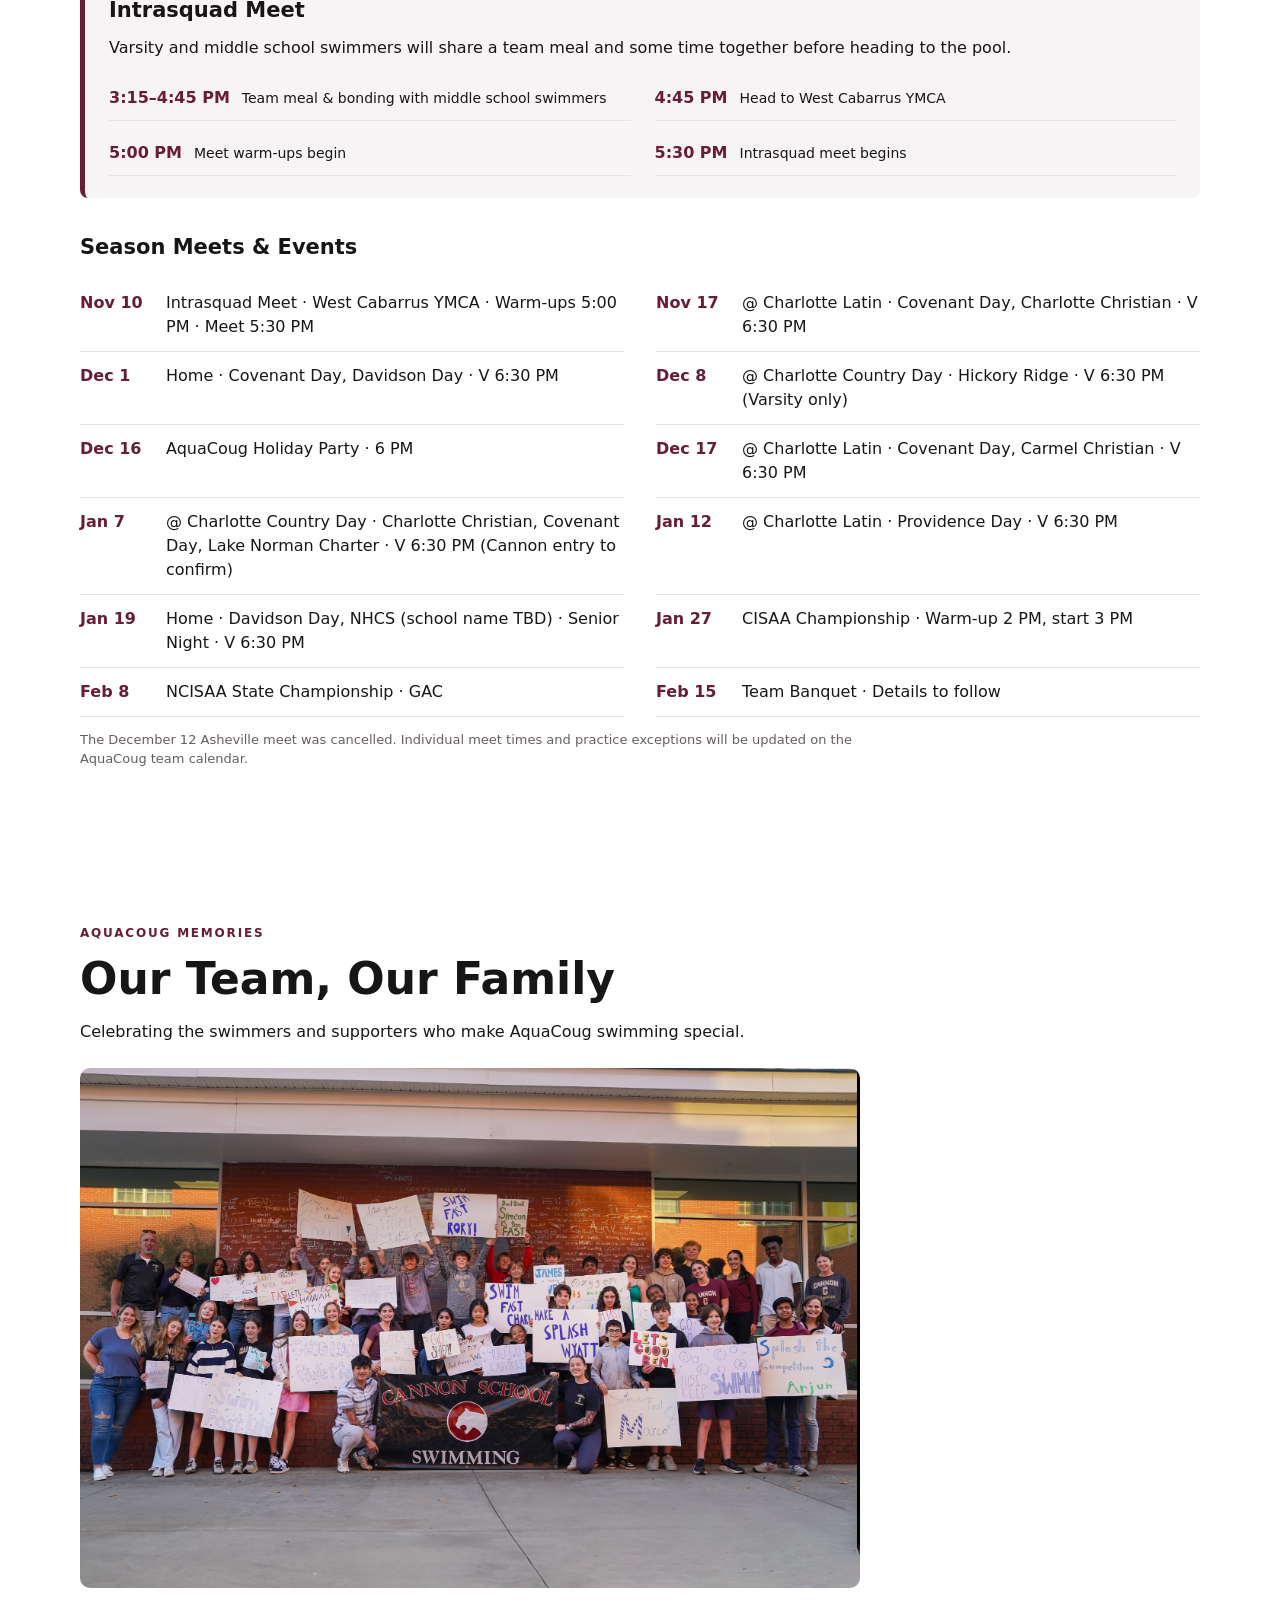
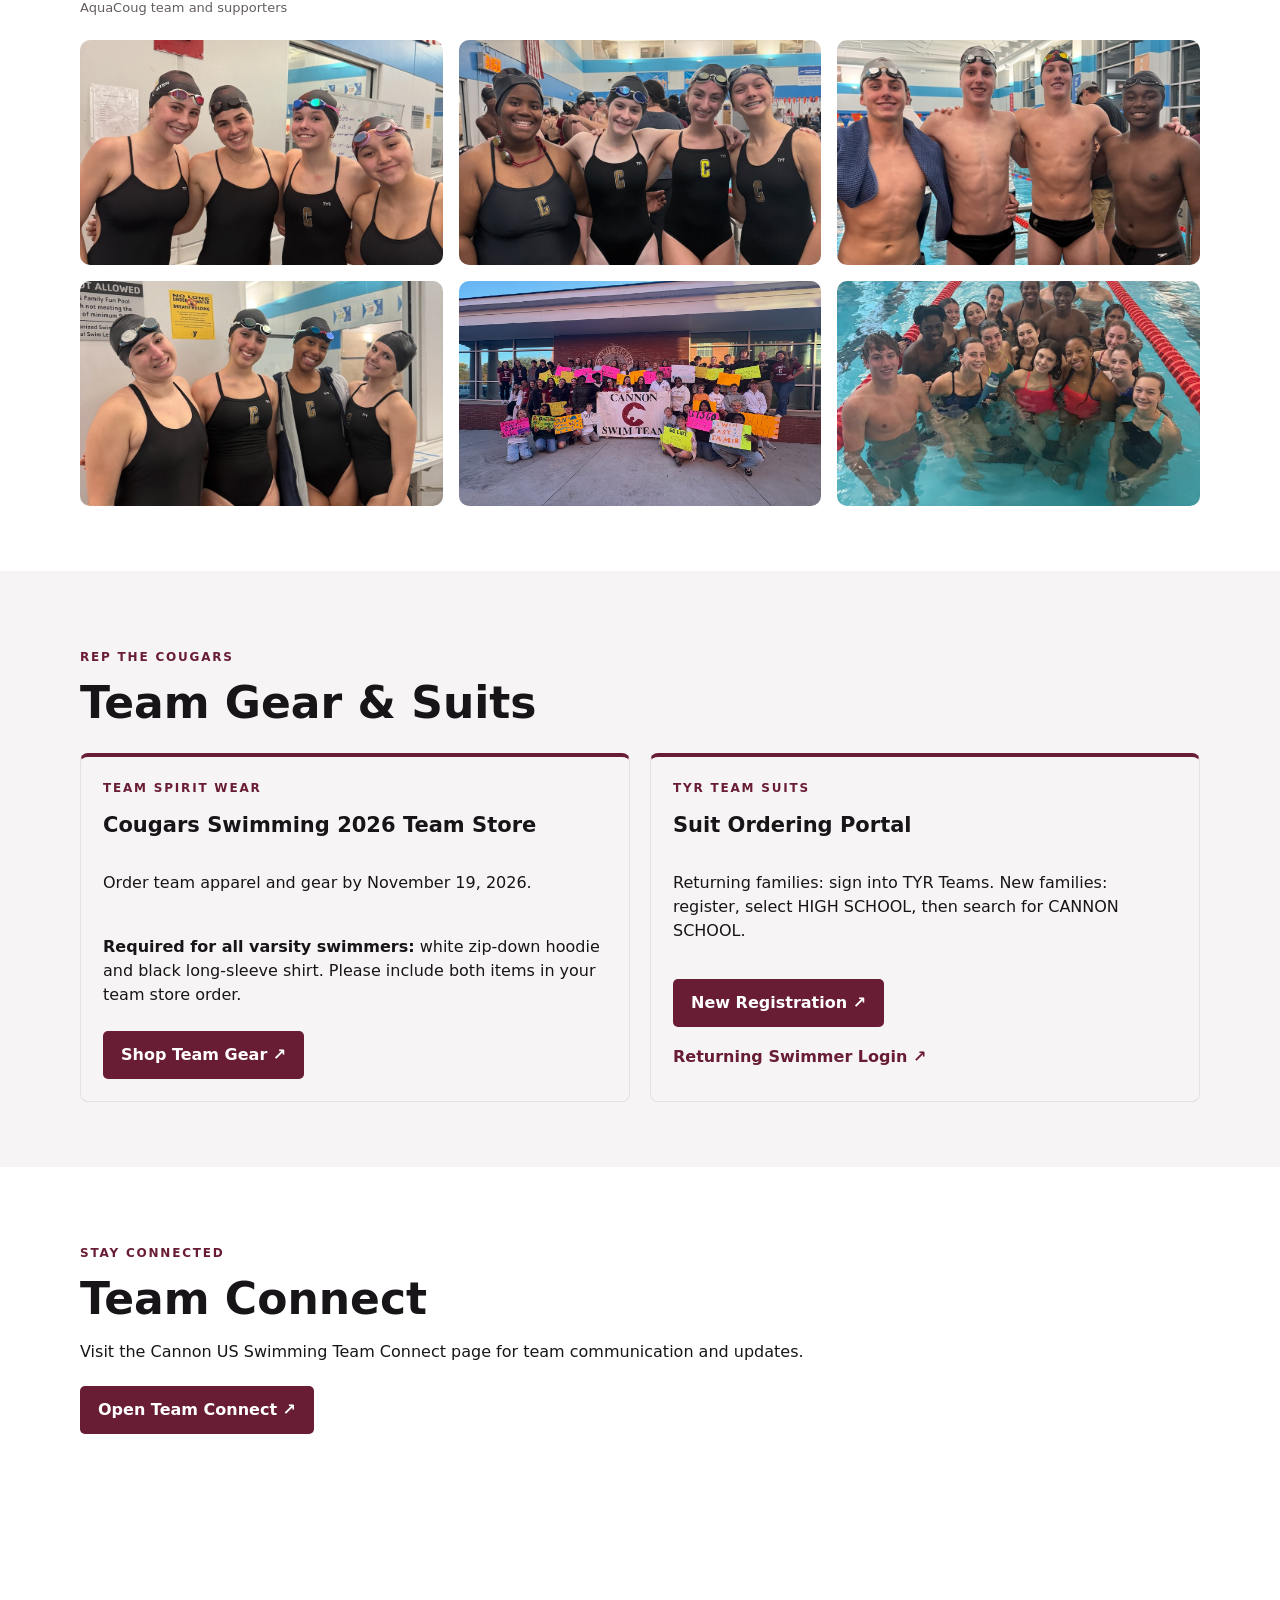
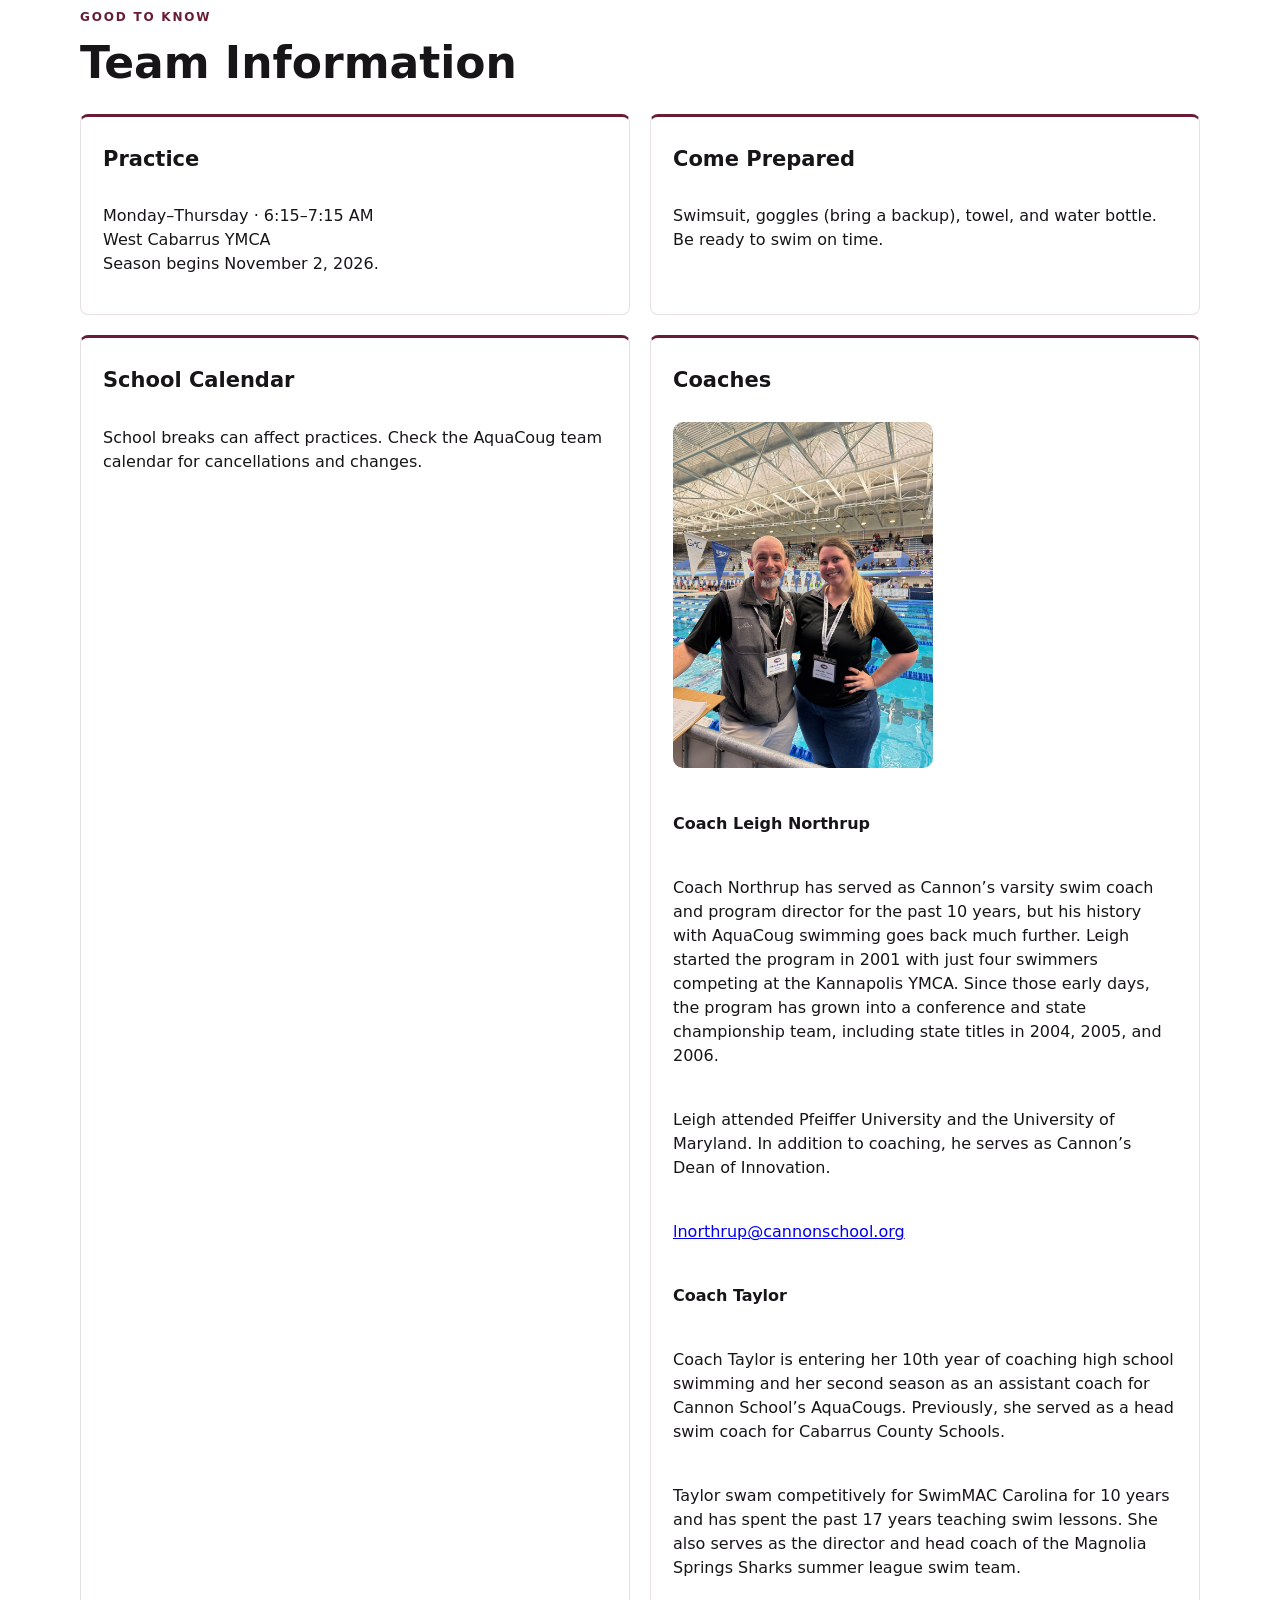
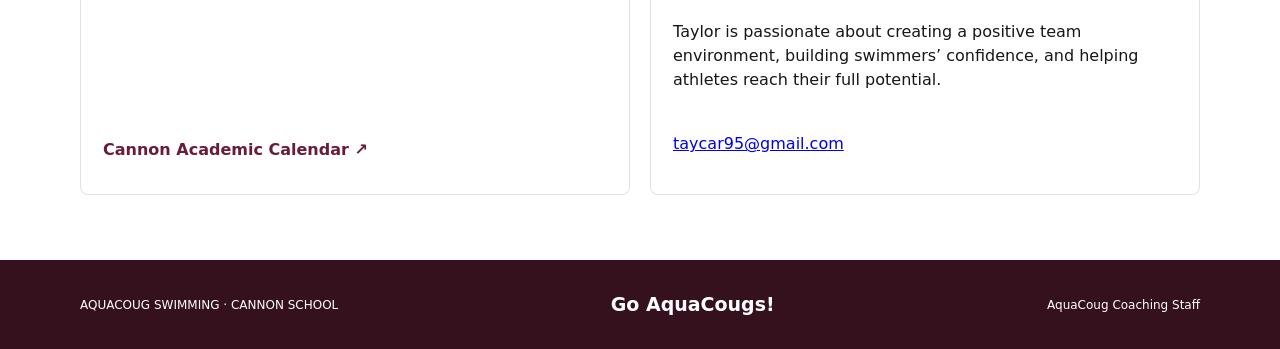
==== commit 29dcfe58: "Remove captions from AquaCoug gallery thumbnails" ====
--- a/index.html
+++ b/index.html
@@ -1 +1 @@
-<!doctype html><html lang="en"><head><meta charset="utf-8"><meta name="viewport" content="width=device-width,initial-scale=1"><meta name="theme-color" content="#681d34"><title>AquaCoug Swimming | Cannon School</title><link rel="stylesheet" href="styles.css"></head><body><header><div class="wrap top"><div class="identity"><img src="assets/images/logos/aquacoug-logo.jpg" alt="AquaCoug logo"><div><strong>AQUACOUG SWIMMING</strong><small>CANNON SCHOOL · 2026–27</small></div></div><nav><a href="#schedule">Schedule</a><a href="roster.html">Roster</a><a href="#team-connect">Team Connect</a><a href="#gear">Team Gear</a><a href="#info">Team Info</a></nav></div></header><main><section class="hero"><img src="assets/images/banners/IMG_3162.jpeg" alt="Cannon AquaCoug swimmers and supporters gathered with signs outside school"><div class="wrap hero-text"><p>CANNON SCHOOL VARSITY SWIMMING</p><h1>One Team.<br>One Family.</h1><span>AquaCougs 2026–27 | One Team. One Family.</span></div></section><section class="wrap stats"><article><small>REGULAR PRACTICE</small><strong>Mon–Thu · 6:15–7:15 AM</strong><span>West Cabarrus YMCA</span></article><article><small>SEASON BEGINS</small><strong>November 2, 2026</strong><span>No practice on meet days</span></article><article><small>TEAM STORE CLOSES</small><strong>November 19</strong><span>Ordering details below</span></article></section><section id="schedule" class="wrap section"><p class="eyebrow">STAY ON TRACK</p><h2>Meets & Practices</h2><p>Practice is Monday–Thursday, 6:15–7:15 AM, except on meet days or announced schedule changes. Check the AquaCoug team calendar for updates.</p><div class="calendar-actions"><a class="btn" href="calendar.html" target="_blank" rel="noopener">Open Swim-Only Calendar ↗</a></div><div class="meet-day-feature"><p class="eyebrow">TUESDAY · NOVEMBER 10</p><h3>Intrasquad Meet</h3><p>Varsity and middle school swimmers will share a team meal and some time together before heading to the pool.</p><div class="meet-day-times"><div><strong>3:15–4:45 PM</strong><span>Team meal &amp; bonding with middle school swimmers</span></div><div><strong>4:45 PM</strong><span>Head to West Cabarrus YMCA</span></div><div><strong>5:00 PM</strong><span>Meet warm-ups begin</span></div><div><strong>5:30 PM</strong><span>Intrasquad meet begins</span></div></div></div><h3>Season Meets & Events</h3><div class="events"><div><b>Nov 10</b><span>Intrasquad Meet · West Cabarrus YMCA · Warm-ups 5:00 PM · Meet 5:30 PM</span></div><div><b>Nov 17</b><span>@ Charlotte Latin · Covenant Day, Charlotte Christian · V 6:30 PM</span></div><div><b>Dec 1</b><span>Home · Covenant Day, Davidson Day · V 6:30 PM</span></div><div><b>Dec 8</b><span>@ Charlotte Country Day · Hickory Ridge · V 6:30 PM (Varsity only)</span></div><div><b>Dec 16</b><span>AquaCoug Holiday Party · 6 PM</span></div><div><b>Dec 17</b><span>@ Charlotte Latin · Covenant Day, Carmel Christian · V 6:30 PM</span></div><div><b>Jan 7</b><span>@ Charlotte Country Day · Charlotte Christian, Covenant Day, Lake Norman Charter · V 6:30 PM (Cannon entry to confirm)</span></div><div><b>Jan 12</b><span>@ Charlotte Latin · Providence Day · V 6:30 PM</span></div><div><b>Jan 19</b><span>Home · Davidson Day, NHCS (school name TBD) · Senior Night · V 6:30 PM</span></div><div><b>Jan 27</b><span>CISAA Championship · Warm-up 2 PM, start 3 PM</span></div><div><b>Feb 8</b><span>NCISAA State Championship · GAC</span></div><div><b>Feb 15</b><span>Team Banquet · Details to follow</span></div></div><p class="note">The December 12 Asheville meet was cancelled. Individual meet times and practice exceptions will be updated on the AquaCoug team calendar.</p></section><section class="wrap section"><p class="eyebrow">AQUACOUG MEMORIES</p><h2>Our Team, Our Family</h2><p>Celebrating the swimmers and supporters who make AquaCoug swimming special.</p><figure class="team-memory"><img src="assets/images/team-photos/season-kickoff.png" alt="Cannon School swimming team and supporters with handmade signs" loading="lazy"><figcaption>AquaCoug team and supporters</figcaption></figure><div class="team-gallery"><figure><img src="assets/images/team-photos/IMG_0170.jpeg" alt="AquaCoug swim team photo" loading="lazy"><figcaption>AquaCoug memories</figcaption></figure><figure><img src="assets/images/team-photos/IMG_0171.jpeg" alt="AquaCoug swim team photo" loading="lazy"><figcaption>AquaCoug memories</figcaption></figure><figure><img src="assets/images/team-photos/IMG_0172.jpeg" alt="AquaCoug swim team photo" loading="lazy"><figcaption>AquaCoug memories</figcaption></figure><figure><img src="assets/images/team-photos/IMG_0173.jpeg" alt="AquaCoug swim team photo" loading="lazy"><figcaption>AquaCoug memories</figcaption></figure><figure><img src="assets/images/team-photos/IMG_3162.jpeg" alt="AquaCoug swimmers and supporters together outside school" loading="lazy"><figcaption>One Team. One Family.</figcaption></figure><figure><img src="assets/images/banners/aquacougs-day-one.jpeg" alt="AquaCoug swimmers at the pool on day one" loading="lazy"><figcaption>Day One</figcaption></figure></div></section><section id="gear" class="muted section"><div class="wrap"><p class="eyebrow">REP THE COUGARS</p><h2>Team Gear & Suits</h2><div class="cards"><article><small>TEAM SPIRIT WEAR</small><h3>Cougars Swimming 2026 Team Store</h3><p>Order team apparel and gear by November 19, 2026.</p><p><strong>Required for all varsity swimmers:</strong> white zip-down hoodie and black long-sleeve shirt. Please include both items in your team store order.</p><a class="btn" href="https://bit.ly/4eFAgoD" target="_blank" rel="noopener">Shop Team Gear ↗</a></article><article><small>TYR TEAM SUITS</small><h3>Suit Ordering Portal</h3><p>Returning families: sign into TYR Teams. New families: register, select HIGH SCHOOL, then search for CANNON SCHOOL.</p><a class="btn" href="https://teams.tyr.com/pages/customer-registration" target="_blank" rel="noopener">New Registration ↗</a><a class="secondary" href="https://teams.tyr.com/" target="_blank" rel="noopener">Returning Swimmer Login ↗</a></article></div></div></section><section id="team-connect" class="wrap section"><p class="eyebrow">STAY CONNECTED</p><h2>Team Connect</h2><p>Visit the Cannon US Swimming Team Connect page for team communication and updates.</p><div class="calendar-actions"><a class="btn" href="https://www.connectapp.live/group-dashboard-v2?id=1171&amp;name=Cannon%20US%20Swimming&amp;avatar=https://cdn.filestackcontent.com/CcFE30GeQn6jeJjx0See" target="_blank" rel="noopener noreferrer">Open Team Connect ↗</a></div></section><section id="info" class="wrap section"><p class="eyebrow">GOOD TO KNOW</p><h2>Team Information</h2><div class="cards info"><article><h3>Practice</h3><p>Monday–Thursday · 6:15–7:15 AM<br>West Cabarrus YMCA<br>Season begins November 2, 2026.</p></article><article><h3>Come Prepared</h3><p>Swimsuit, goggles (bring a backup), towel, and water bottle. Be ready to swim on time.</p></article><article><h3>School Calendar</h3><p>School breaks can affect practices. Check the AquaCoug team calendar for cancellations and changes.</p><a class="secondary" href="https://resources.finalsite.net/images/v1763139213/cannonschoolorg/cannonschoolorg/cannonschoolorg/w4pbrcxhzraiggrvshhg/AcademicCalendar2026-27.pdf" target="_blank" rel="noopener">Cannon Academic Calendar ↗</a></article><article class="coaches-card"><h3>Coaches</h3><img src="assets/images/coaches/coaches.jpeg" alt="Coach Northrup and Coach Taylor at the swimming pool" loading="lazy" style="display:block;width:100%;max-width:260px;height:auto;border-radius:10px;margin:12px 0 20px"><p><strong>Coach Leigh Northrup</strong></p><p>Coach Northrup has served as Cannon’s varsity swim coach and program director for the past 10 years, but his history with AquaCoug swimming goes back much further. Leigh started the program in 2001 with just four swimmers competing at the Kannapolis YMCA. Since those early days, the program has grown into a conference and state championship team, including state titles in 2004, 2005, and 2006.</p><p>Leigh attended Pfeiffer University and the University of Maryland. In addition to coaching, he serves as Cannon’s Dean of Innovation.</p><p><a href="mailto:lnorthrup@cannonschool.org">lnorthrup@cannonschool.org</a></p><p><strong>Coach Taylor</strong></p><p>Coach Taylor is entering her 10th year of coaching high school swimming and her second season as an assistant coach for Cannon School’s AquaCougs. Previously, she served as a head swim coach for Cabarrus County Schools.</p><p>Taylor swam competitively for SwimMAC Carolina for 10 years and has spent the past 17 years teaching swim lessons. She also serves as the director and head coach of the Magnolia Springs Sharks summer league swim team.</p><p>Taylor is passionate about creating a positive team environment, building swimmers’ confidence, and helping athletes reach their full potential.</p><p><a href="mailto:taycar95@gmail.com">taycar95@gmail.com</a></p></article></div></section></main><footer><div class="wrap foot"><span>AQUACOUG SWIMMING · CANNON SCHOOL</span><strong>Go AquaCougs!</strong><span>AquaCoug Coaching Staff</span></div></footer></body></html>+<!doctype html><html lang="en"><head><meta charset="utf-8"><meta name="viewport" content="width=device-width,initial-scale=1"><meta name="theme-color" content="#681d34"><title>AquaCoug Swimming | Cannon School</title><link rel="stylesheet" href="styles.css"></head><body><header><div class="wrap top"><div class="identity"><img src="assets/images/logos/aquacoug-logo.jpg" alt="AquaCoug logo"><div><strong>AQUACOUG SWIMMING</strong><small>CANNON SCHOOL · 2026–27</small></div></div><nav><a href="#schedule">Schedule</a><a href="roster.html">Roster</a><a href="#team-connect">Team Connect</a><a href="#gear">Team Gear</a><a href="#info">Team Info</a></nav></div></header><main><section class="hero"><img src="assets/images/banners/IMG_3162.jpeg" alt="Cannon AquaCoug swimmers and supporters gathered with signs outside school"><div class="wrap hero-text"><p>CANNON SCHOOL VARSITY SWIMMING</p><h1>One Team.<br>One Family.</h1><span>AquaCougs 2026–27 | One Team. One Family.</span></div></section><section class="wrap stats"><article><small>REGULAR PRACTICE</small><strong>Mon–Thu · 6:15–7:15 AM</strong><span>West Cabarrus YMCA</span></article><article><small>SEASON BEGINS</small><strong>November 2, 2026</strong><span>No practice on meet days</span></article><article><small>TEAM STORE CLOSES</small><strong>November 19</strong><span>Ordering details below</span></article></section><section id="schedule" class="wrap section"><p class="eyebrow">STAY ON TRACK</p><h2>Meets & Practices</h2><p>Practice is Monday–Thursday, 6:15–7:15 AM, except on meet days or announced schedule changes. Check the AquaCoug team calendar for updates.</p><div class="calendar-actions"><a class="btn" href="calendar.html" target="_blank" rel="noopener">Open Swim-Only Calendar ↗</a></div><div class="meet-day-feature"><p class="eyebrow">TUESDAY · NOVEMBER 10</p><h3>Intrasquad Meet</h3><p>Varsity and middle school swimmers will share a team meal and some time together before heading to the pool.</p><div class="meet-day-times"><div><strong>3:15–4:45 PM</strong><span>Team meal &amp; bonding with middle school swimmers</span></div><div><strong>4:45 PM</strong><span>Head to West Cabarrus YMCA</span></div><div><strong>5:00 PM</strong><span>Meet warm-ups begin</span></div><div><strong>5:30 PM</strong><span>Intrasquad meet begins</span></div></div></div><h3>Season Meets & Events</h3><div class="events"><div><b>Nov 10</b><span>Intrasquad Meet · West Cabarrus YMCA · Warm-ups 5:00 PM · Meet 5:30 PM</span></div><div><b>Nov 17</b><span>@ Charlotte Latin · Covenant Day, Charlotte Christian · V 6:30 PM</span></div><div><b>Dec 1</b><span>Home · Covenant Day, Davidson Day · V 6:30 PM</span></div><div><b>Dec 8</b><span>@ Charlotte Country Day · Hickory Ridge · V 6:30 PM (Varsity only)</span></div><div><b>Dec 16</b><span>AquaCoug Holiday Party · 6 PM</span></div><div><b>Dec 17</b><span>@ Charlotte Latin · Covenant Day, Carmel Christian · V 6:30 PM</span></div><div><b>Jan 7</b><span>@ Charlotte Country Day · Charlotte Christian, Covenant Day, Lake Norman Charter · V 6:30 PM (Cannon entry to confirm)</span></div><div><b>Jan 12</b><span>@ Charlotte Latin · Providence Day · V 6:30 PM</span></div><div><b>Jan 19</b><span>Home · Davidson Day, NHCS (school name TBD) · Senior Night · V 6:30 PM</span></div><div><b>Jan 27</b><span>CISAA Championship · Warm-up 2 PM, start 3 PM</span></div><div><b>Feb 8</b><span>NCISAA State Championship · GAC</span></div><div><b>Feb 15</b><span>Team Banquet · Details to follow</span></div></div><p class="note">The December 12 Asheville meet was cancelled. Individual meet times and practice exceptions will be updated on the AquaCoug team calendar.</p></section><section class="wrap section"><p class="eyebrow">AQUACOUG MEMORIES</p><h2>Our Team, Our Family</h2><p>Celebrating the swimmers and supporters who make AquaCoug swimming special.</p><figure class="team-memory"><img src="assets/images/team-photos/season-kickoff.png" alt="Cannon School swimming team and supporters with handmade signs" loading="lazy"><figcaption>AquaCoug team and supporters</figcaption></figure><div class="team-gallery"><figure><img src="assets/images/team-photos/IMG_0170.jpeg" alt="AquaCoug swim team photo" loading="lazy"></figure><figure><img src="assets/images/team-photos/IMG_0171.jpeg" alt="AquaCoug swim team photo" loading="lazy"></figure><figure><img src="assets/images/team-photos/IMG_0172.jpeg" alt="AquaCoug swim team photo" loading="lazy"></figure><figure><img src="assets/images/team-photos/IMG_0173.jpeg" alt="AquaCoug swim team photo" loading="lazy"></figure><figure><img src="assets/images/team-photos/IMG_3162.jpeg" alt="AquaCoug swimmers and supporters together outside school" loading="lazy"></figure><figure><img src="assets/images/banners/aquacougs-day-one.jpeg" alt="AquaCoug swimmers at the pool on day one" loading="lazy"></figure></div></section><section id="gear" class="muted section"><div class="wrap"><p class="eyebrow">REP THE COUGARS</p><h2>Team Gear & Suits</h2><div class="cards"><article><small>TEAM SPIRIT WEAR</small><h3>Cougars Swimming 2026 Team Store</h3><p>Order team apparel and gear by November 19, 2026.</p><p><strong>Required for all varsity swimmers:</strong> white zip-down hoodie and black long-sleeve shirt. Please include both items in your team store order.</p><a class="btn" href="https://bit.ly/4eFAgoD" target="_blank" rel="noopener">Shop Team Gear ↗</a></article><article><small>TYR TEAM SUITS</small><h3>Suit Ordering Portal</h3><p>Returning families: sign into TYR Teams. New families: register, select HIGH SCHOOL, then search for CANNON SCHOOL.</p><a class="btn" href="https://teams.tyr.com/pages/customer-registration" target="_blank" rel="noopener">New Registration ↗</a><a class="secondary" href="https://teams.tyr.com/" target="_blank" rel="noopener">Returning Swimmer Login ↗</a></article></div></div></section><section id="team-connect" class="wrap section"><p class="eyebrow">STAY CONNECTED</p><h2>Team Connect</h2><p>Visit the Cannon US Swimming Team Connect page for team communication and updates.</p><div class="calendar-actions"><a class="btn" href="https://www.connectapp.live/group-dashboard-v2?id=1171&amp;name=Cannon%20US%20Swimming&amp;avatar=https://cdn.filestackcontent.com/CcFE30GeQn6jeJjx0See" target="_blank" rel="noopener noreferrer">Open Team Connect ↗</a></div></section><section id="info" class="wrap section"><p class="eyebrow">GOOD TO KNOW</p><h2>Team Information</h2><div class="cards info"><article><h3>Practice</h3><p>Monday–Thursday · 6:15–7:15 AM<br>West Cabarrus YMCA<br>Season begins November 2, 2026.</p></article><article><h3>Come Prepared</h3><p>Swimsuit, goggles (bring a backup), towel, and water bottle. Be ready to swim on time.</p></article><article><h3>School Calendar</h3><p>School breaks can affect practices. Check the AquaCoug team calendar for cancellations and changes.</p><a class="secondary" href="https://resources.finalsite.net/images/v1763139213/cannonschoolorg/cannonschoolorg/cannonschoolorg/w4pbrcxhzraiggrvshhg/AcademicCalendar2026-27.pdf" target="_blank" rel="noopener">Cannon Academic Calendar ↗</a></article><article class="coaches-card"><h3>Coaches</h3><img src="assets/images/coaches/coaches.jpeg" alt="Coach Northrup and Coach Taylor at the swimming pool" loading="lazy" style="display:block;width:100%;max-width:260px;height:auto;border-radius:10px;margin:12px 0 20px"><p><strong>Coach Leigh Northrup</strong></p><p>Coach Northrup has served as Cannon’s varsity swim coach and program director for the past 10 years, but his history with AquaCoug swimming goes back much further. Leigh started the program in 2001 with just four swimmers competing at the Kannapolis YMCA. Since those early days, the program has grown into a conference and state championship team, including state titles in 2004, 2005, and 2006.</p><p>Leigh attended Pfeiffer University and the University of Maryland. In addition to coaching, he serves as Cannon’s Dean of Innovation.</p><p><a href="mailto:lnorthrup@cannonschool.org">lnorthrup@cannonschool.org</a></p><p><strong>Coach Taylor</strong></p><p>Coach Taylor is entering her 10th year of coaching high school swimming and her second season as an assistant coach for Cannon School’s AquaCougs. Previously, she served as a head swim coach for Cabarrus County Schools.</p><p>Taylor swam competitively for SwimMAC Carolina for 10 years and has spent the past 17 years teaching swim lessons. She also serves as the director and head coach of the Magnolia Springs Sharks summer league swim team.</p><p>Taylor is passionate about creating a positive team environment, building swimmers’ confidence, and helping athletes reach their full potential.</p><p><a href="mailto:taycar95@gmail.com">taycar95@gmail.com</a></p></article></div></section></main><footer><div class="wrap foot"><span>AQUACOUG SWIMMING · CANNON SCHOOL</span><strong>Go AquaCougs!</strong><span>AquaCoug Coaching Staff</span></div></footer></body></html>
--- a/styles.css
+++ b/styles.css
@@ -2,3 +2,5 @@
 .team-memory{margin:24px 0 0;max-width:780px}.team-memory img{display:block;width:100%;height:auto;border-radius:10px}.team-memory figcaption{font-size:13px;color:#655e61;margin-top:10px}
 
 .meet-day-feature{background:#f7f4f5;border-left:5px solid var(--maroon);border-radius:8px;padding:22px 24px;margin:28px 0 34px}.meet-day-feature h3{margin:6px 0 10px}.meet-day-feature p{margin:8px 0 16px}.meet-day-times{display:grid;grid-template-columns:repeat(2,minmax(0,1fr));gap:10px 24px}.meet-day-times div{display:flex;gap:12px;align-items:baseline;padding:10px 0;border-bottom:1px solid var(--line)}.meet-day-times strong{color:var(--maroon);white-space:nowrap}.meet-day-times span{font-size:14px}@media(max-width:740px){.meet-day-times{grid-template-columns:1fr}.meet-day-times div{flex-wrap:wrap}}
+
+.team-gallery{display:grid;grid-template-columns:repeat(3,minmax(0,1fr));gap:16px;margin-top:22px}.team-gallery figure{margin:0;background:#f7f4f5;border-radius:10px;overflow:hidden}.team-gallery img{display:block;width:100%;height:225px;object-fit:cover}.team-gallery figcaption{padding:9px 12px;font-size:13px;color:#55494f}@media(max-width:740px){.team-gallery{grid-template-columns:repeat(2,minmax(0,1fr));gap:10px}.team-gallery img{height:155px}}@media(max-width:420px){.team-gallery{grid-template-columns:1fr}.team-gallery img{height:auto;max-height:340px;object-fit:contain}}
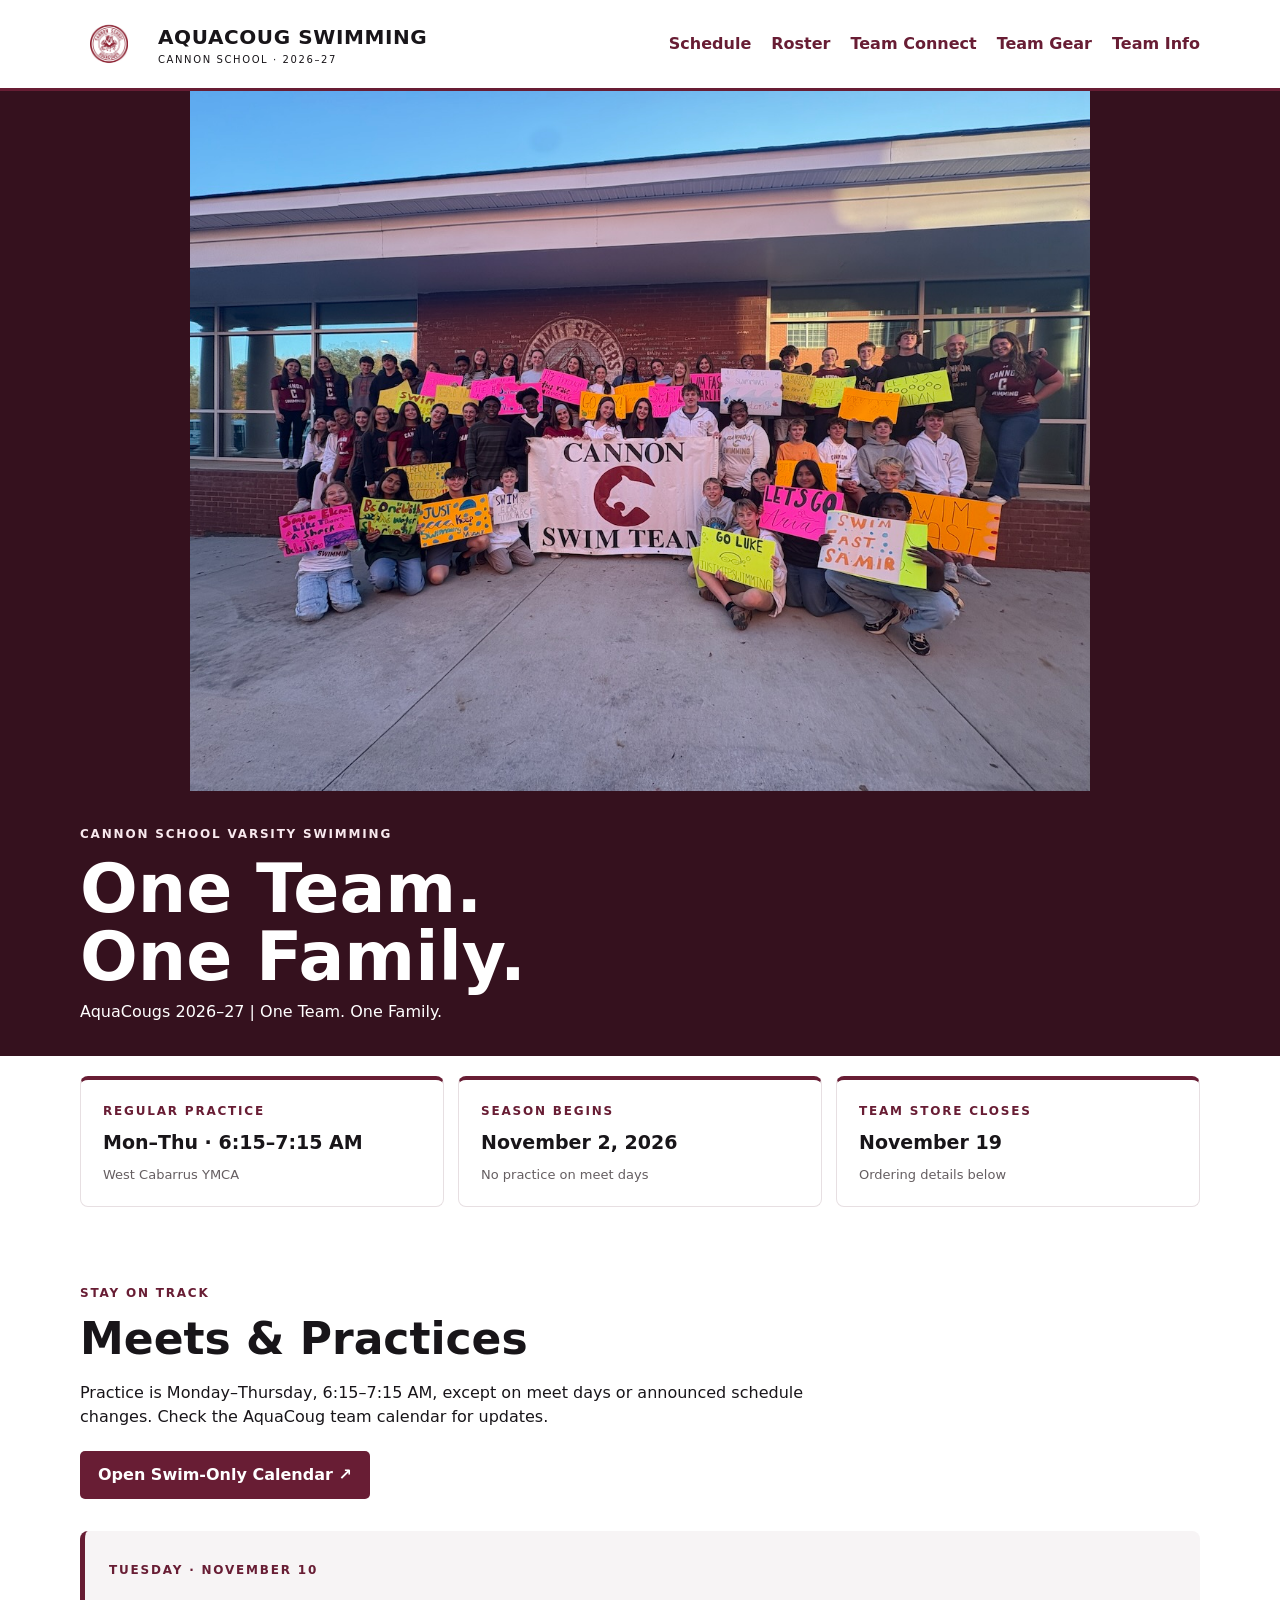
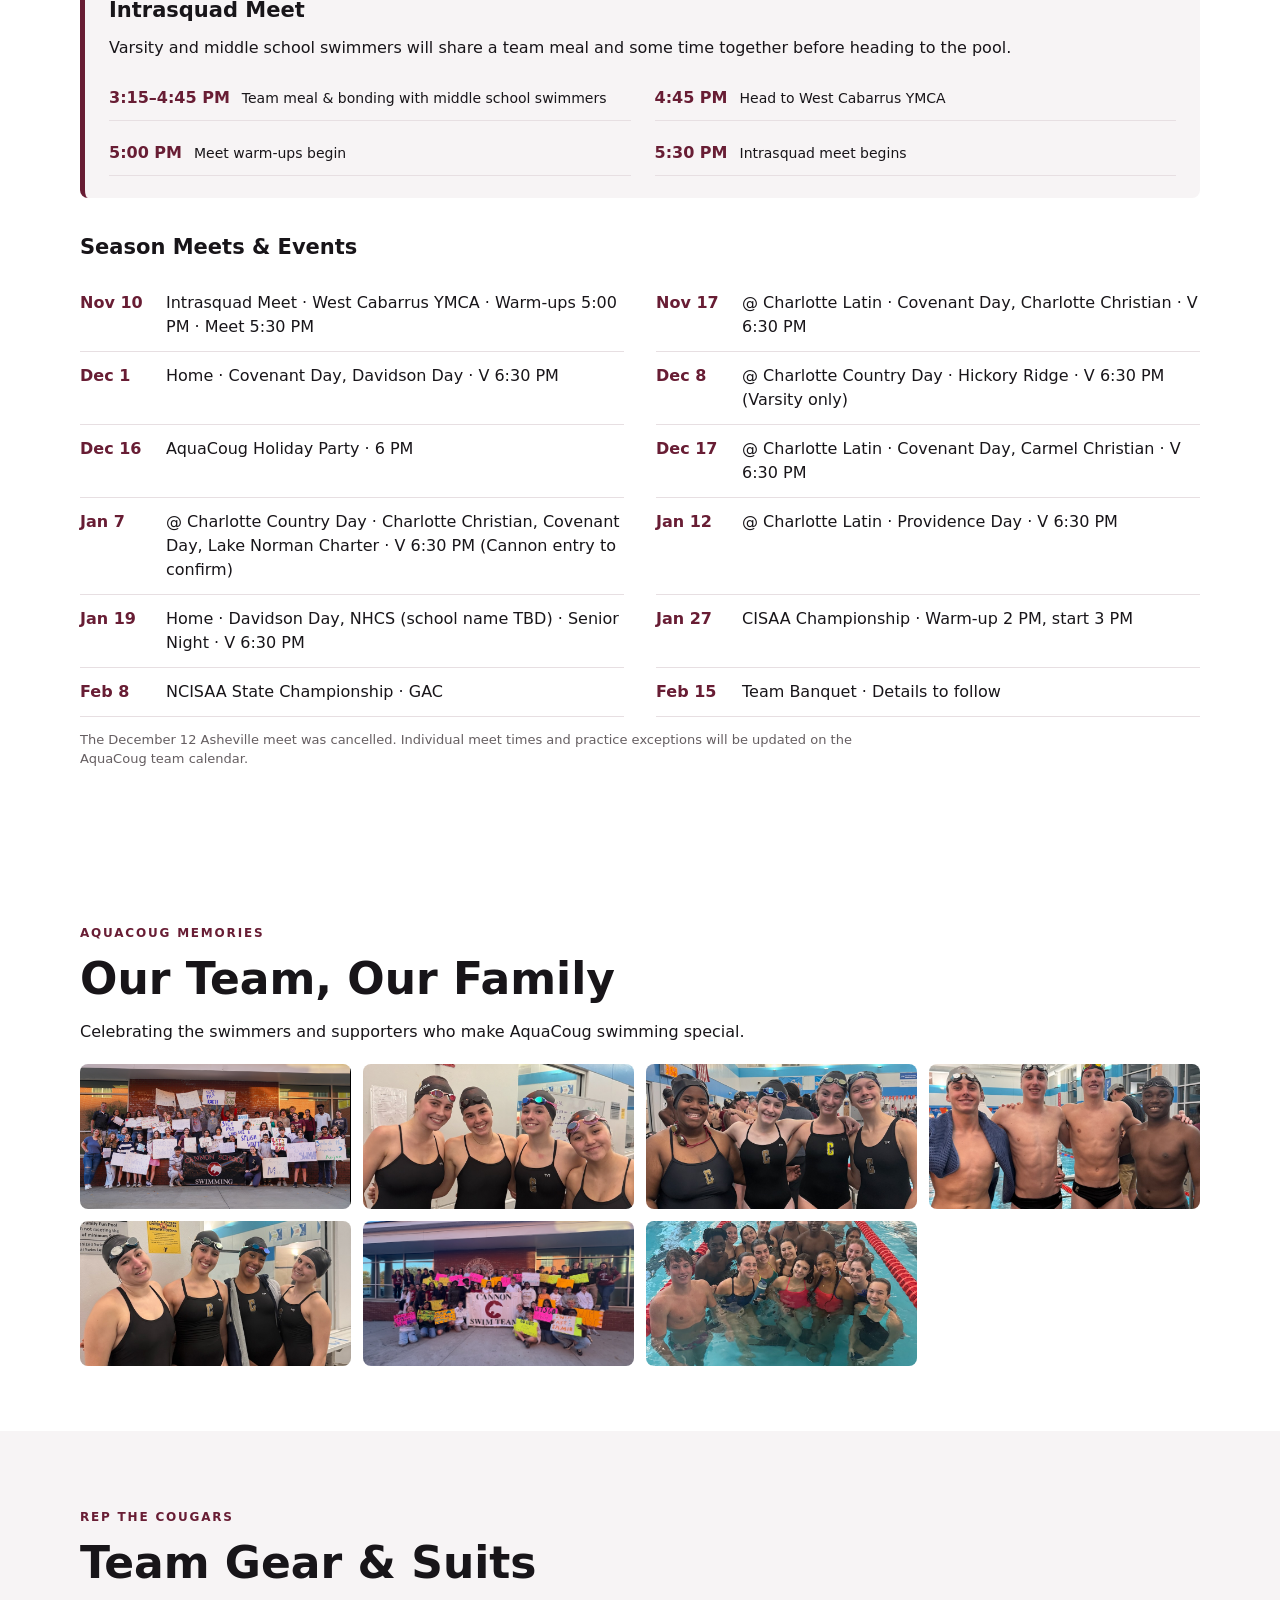
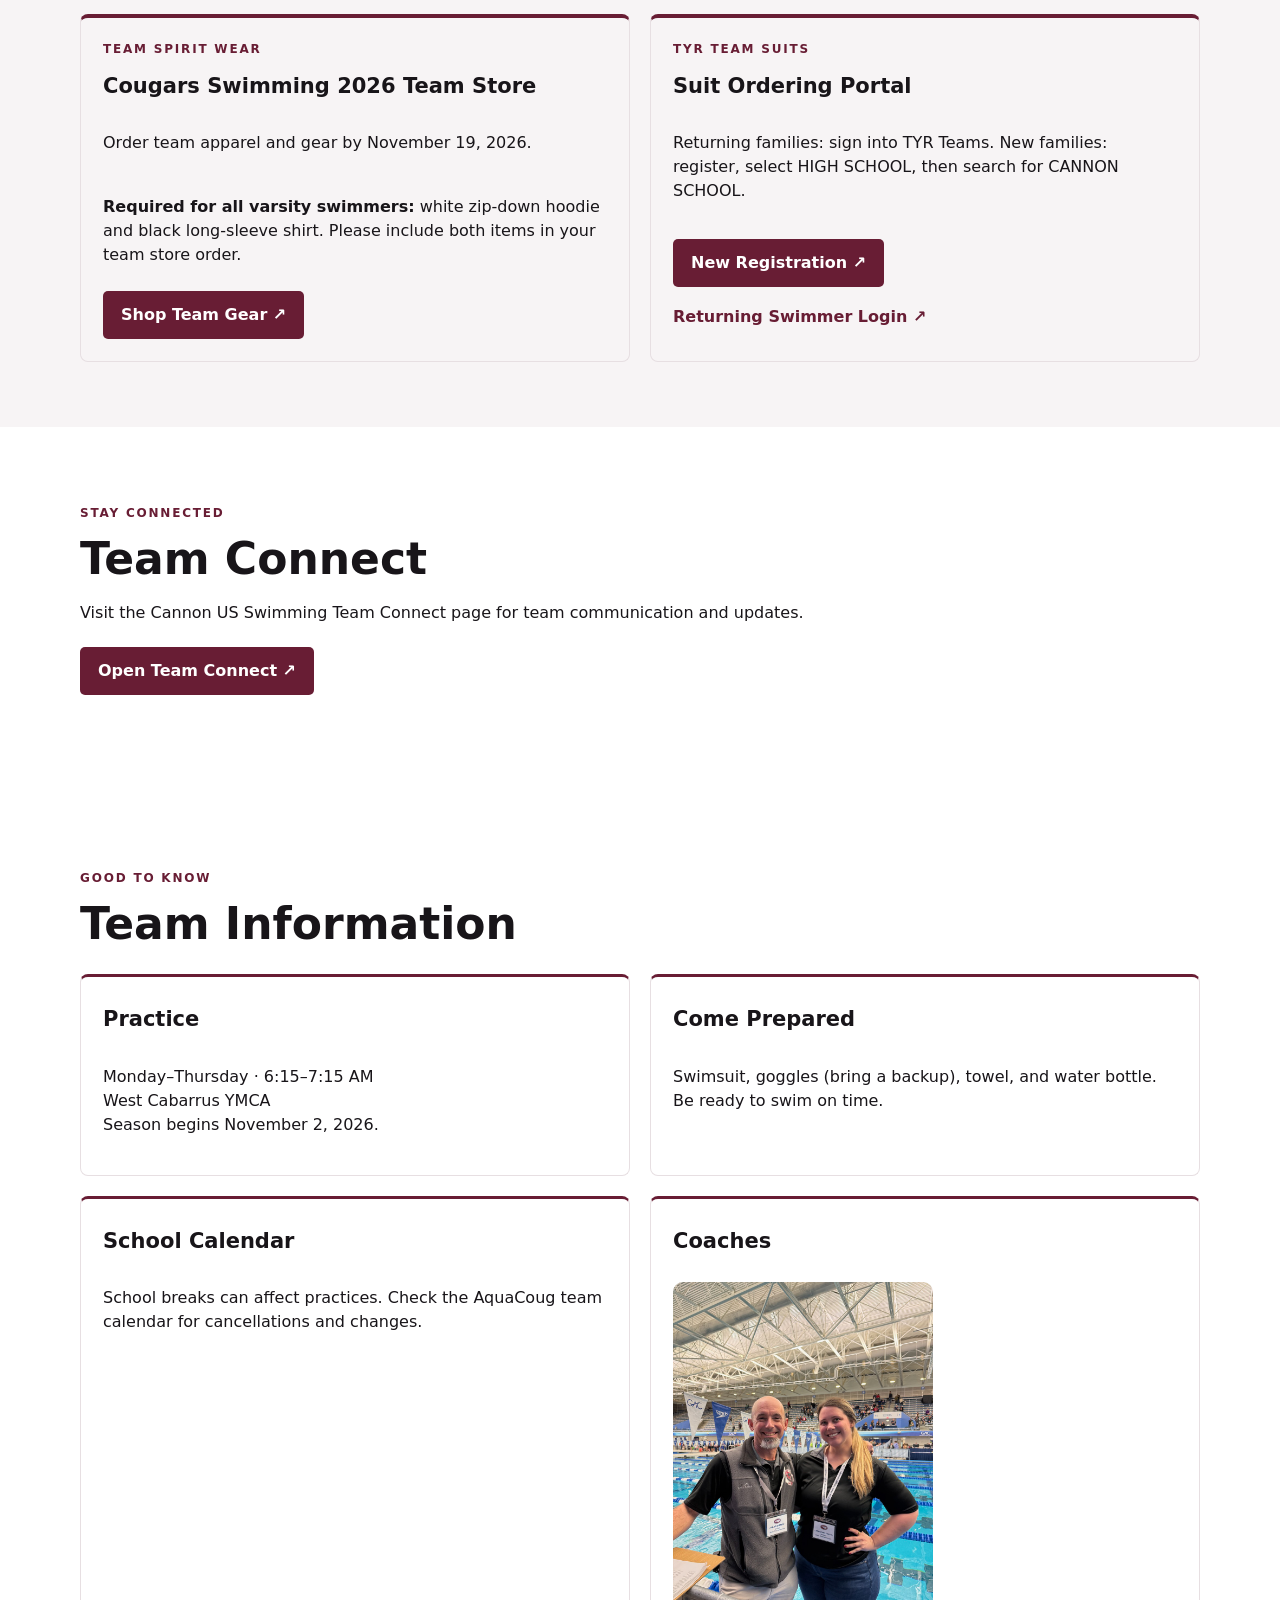
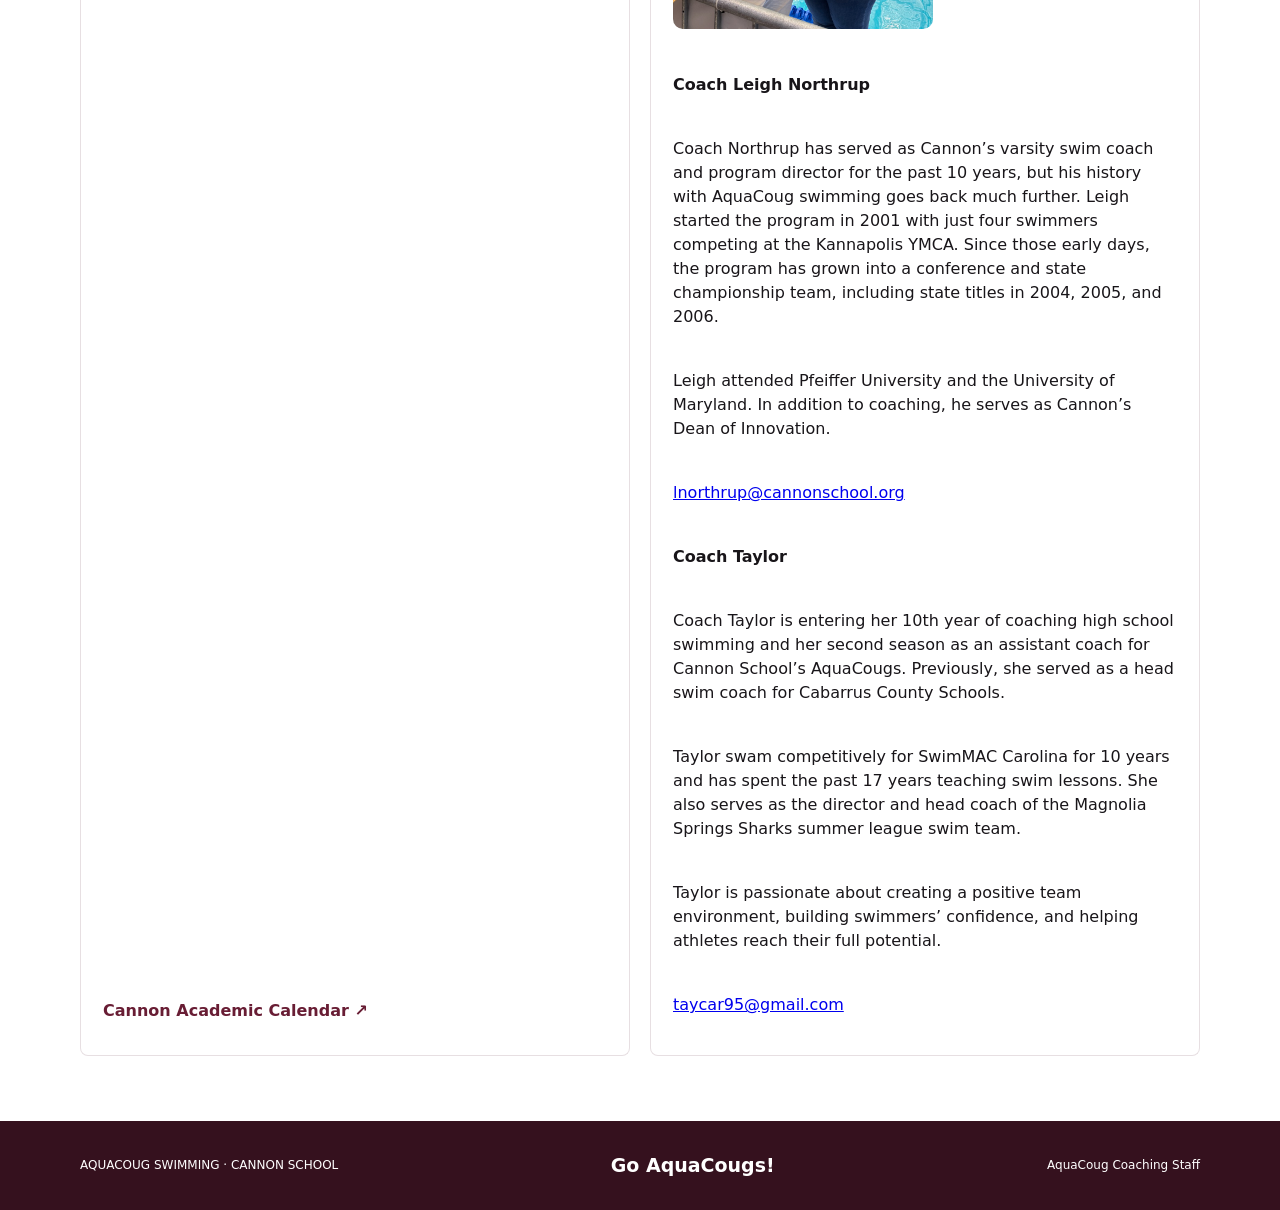
==== commit ab356772: "Move featured AquaCoug memories photo into thumbnail gallery" ====
--- a/index.html
+++ b/index.html
@@ -1 +1 @@
-<!doctype html><html lang="en"><head><meta charset="utf-8"><meta name="viewport" content="width=device-width,initial-scale=1"><meta name="theme-color" content="#681d34"><title>AquaCoug Swimming | Cannon School</title><link rel="stylesheet" href="styles.css"></head><body><header><div class="wrap top"><div class="identity"><img src="assets/images/logos/aquacoug-logo.jpg" alt="AquaCoug logo"><div><strong>AQUACOUG SWIMMING</strong><small>CANNON SCHOOL · 2026–27</small></div></div><nav><a href="#schedule">Schedule</a><a href="roster.html">Roster</a><a href="#team-connect">Team Connect</a><a href="#gear">Team Gear</a><a href="#info">Team Info</a></nav></div></header><main><section class="hero"><img src="assets/images/banners/IMG_3162.jpeg" alt="Cannon AquaCoug swimmers and supporters gathered with signs outside school"><div class="wrap hero-text"><p>CANNON SCHOOL VARSITY SWIMMING</p><h1>One Team.<br>One Family.</h1><span>AquaCougs 2026–27 | One Team. One Family.</span></div></section><section class="wrap stats"><article><small>REGULAR PRACTICE</small><strong>Mon–Thu · 6:15–7:15 AM</strong><span>West Cabarrus YMCA</span></article><article><small>SEASON BEGINS</small><strong>November 2, 2026</strong><span>No practice on meet days</span></article><article><small>TEAM STORE CLOSES</small><strong>November 19</strong><span>Ordering details below</span></article></section><section id="schedule" class="wrap section"><p class="eyebrow">STAY ON TRACK</p><h2>Meets & Practices</h2><p>Practice is Monday–Thursday, 6:15–7:15 AM, except on meet days or announced schedule changes. Check the AquaCoug team calendar for updates.</p><div class="calendar-actions"><a class="btn" href="calendar.html" target="_blank" rel="noopener">Open Swim-Only Calendar ↗</a></div><div class="meet-day-feature"><p class="eyebrow">TUESDAY · NOVEMBER 10</p><h3>Intrasquad Meet</h3><p>Varsity and middle school swimmers will share a team meal and some time together before heading to the pool.</p><div class="meet-day-times"><div><strong>3:15–4:45 PM</strong><span>Team meal &amp; bonding with middle school swimmers</span></div><div><strong>4:45 PM</strong><span>Head to West Cabarrus YMCA</span></div><div><strong>5:00 PM</strong><span>Meet warm-ups begin</span></div><div><strong>5:30 PM</strong><span>Intrasquad meet begins</span></div></div></div><h3>Season Meets & Events</h3><div class="events"><div><b>Nov 10</b><span>Intrasquad Meet · West Cabarrus YMCA · Warm-ups 5:00 PM · Meet 5:30 PM</span></div><div><b>Nov 17</b><span>@ Charlotte Latin · Covenant Day, Charlotte Christian · V 6:30 PM</span></div><div><b>Dec 1</b><span>Home · Covenant Day, Davidson Day · V 6:30 PM</span></div><div><b>Dec 8</b><span>@ Charlotte Country Day · Hickory Ridge · V 6:30 PM (Varsity only)</span></div><div><b>Dec 16</b><span>AquaCoug Holiday Party · 6 PM</span></div><div><b>Dec 17</b><span>@ Charlotte Latin · Covenant Day, Carmel Christian · V 6:30 PM</span></div><div><b>Jan 7</b><span>@ Charlotte Country Day · Charlotte Christian, Covenant Day, Lake Norman Charter · V 6:30 PM (Cannon entry to confirm)</span></div><div><b>Jan 12</b><span>@ Charlotte Latin · Providence Day · V 6:30 PM</span></div><div><b>Jan 19</b><span>Home · Davidson Day, NHCS (school name TBD) · Senior Night · V 6:30 PM</span></div><div><b>Jan 27</b><span>CISAA Championship · Warm-up 2 PM, start 3 PM</span></div><div><b>Feb 8</b><span>NCISAA State Championship · GAC</span></div><div><b>Feb 15</b><span>Team Banquet · Details to follow</span></div></div><p class="note">The December 12 Asheville meet was cancelled. Individual meet times and practice exceptions will be updated on the AquaCoug team calendar.</p></section><section class="wrap section"><p class="eyebrow">AQUACOUG MEMORIES</p><h2>Our Team, Our Family</h2><p>Celebrating the swimmers and supporters who make AquaCoug swimming special.</p><figure class="team-memory"><img src="assets/images/team-photos/season-kickoff.png" alt="Cannon School swimming team and supporters with handmade signs" loading="lazy"><figcaption>AquaCoug team and supporters</figcaption></figure><div class="team-gallery"><figure><img src="assets/images/team-photos/IMG_0170.jpeg" alt="AquaCoug swim team photo" loading="lazy"></figure><figure><img src="assets/images/team-photos/IMG_0171.jpeg" alt="AquaCoug swim team photo" loading="lazy"></figure><figure><img src="assets/images/team-photos/IMG_0172.jpeg" alt="AquaCoug swim team photo" loading="lazy"></figure><figure><img src="assets/images/team-photos/IMG_0173.jpeg" alt="AquaCoug swim team photo" loading="lazy"></figure><figure><img src="assets/images/team-photos/IMG_3162.jpeg" alt="AquaCoug swimmers and supporters together outside school" loading="lazy"></figure><figure><img src="assets/images/banners/aquacougs-day-one.jpeg" alt="AquaCoug swimmers at the pool on day one" loading="lazy"></figure></div></section><section id="gear" class="muted section"><div class="wrap"><p class="eyebrow">REP THE COUGARS</p><h2>Team Gear & Suits</h2><div class="cards"><article><small>TEAM SPIRIT WEAR</small><h3>Cougars Swimming 2026 Team Store</h3><p>Order team apparel and gear by November 19, 2026.</p><p><strong>Required for all varsity swimmers:</strong> white zip-down hoodie and black long-sleeve shirt. Please include both items in your team store order.</p><a class="btn" href="https://bit.ly/4eFAgoD" target="_blank" rel="noopener">Shop Team Gear ↗</a></article><article><small>TYR TEAM SUITS</small><h3>Suit Ordering Portal</h3><p>Returning families: sign into TYR Teams. New families: register, select HIGH SCHOOL, then search for CANNON SCHOOL.</p><a class="btn" href="https://teams.tyr.com/pages/customer-registration" target="_blank" rel="noopener">New Registration ↗</a><a class="secondary" href="https://teams.tyr.com/" target="_blank" rel="noopener">Returning Swimmer Login ↗</a></article></div></div></section><section id="team-connect" class="wrap section"><p class="eyebrow">STAY CONNECTED</p><h2>Team Connect</h2><p>Visit the Cannon US Swimming Team Connect page for team communication and updates.</p><div class="calendar-actions"><a class="btn" href="https://www.connectapp.live/group-dashboard-v2?id=1171&amp;name=Cannon%20US%20Swimming&amp;avatar=https://cdn.filestackcontent.com/CcFE30GeQn6jeJjx0See" target="_blank" rel="noopener noreferrer">Open Team Connect ↗</a></div></section><section id="info" class="wrap section"><p class="eyebrow">GOOD TO KNOW</p><h2>Team Information</h2><div class="cards info"><article><h3>Practice</h3><p>Monday–Thursday · 6:15–7:15 AM<br>West Cabarrus YMCA<br>Season begins November 2, 2026.</p></article><article><h3>Come Prepared</h3><p>Swimsuit, goggles (bring a backup), towel, and water bottle. Be ready to swim on time.</p></article><article><h3>School Calendar</h3><p>School breaks can affect practices. Check the AquaCoug team calendar for cancellations and changes.</p><a class="secondary" href="https://resources.finalsite.net/images/v1763139213/cannonschoolorg/cannonschoolorg/cannonschoolorg/w4pbrcxhzraiggrvshhg/AcademicCalendar2026-27.pdf" target="_blank" rel="noopener">Cannon Academic Calendar ↗</a></article><article class="coaches-card"><h3>Coaches</h3><img src="assets/images/coaches/coaches.jpeg" alt="Coach Northrup and Coach Taylor at the swimming pool" loading="lazy" style="display:block;width:100%;max-width:260px;height:auto;border-radius:10px;margin:12px 0 20px"><p><strong>Coach Leigh Northrup</strong></p><p>Coach Northrup has served as Cannon’s varsity swim coach and program director for the past 10 years, but his history with AquaCoug swimming goes back much further. Leigh started the program in 2001 with just four swimmers competing at the Kannapolis YMCA. Since those early days, the program has grown into a conference and state championship team, including state titles in 2004, 2005, and 2006.</p><p>Leigh attended Pfeiffer University and the University of Maryland. In addition to coaching, he serves as Cannon’s Dean of Innovation.</p><p><a href="mailto:lnorthrup@cannonschool.org">lnorthrup@cannonschool.org</a></p><p><strong>Coach Taylor</strong></p><p>Coach Taylor is entering her 10th year of coaching high school swimming and her second season as an assistant coach for Cannon School’s AquaCougs. Previously, she served as a head swim coach for Cabarrus County Schools.</p><p>Taylor swam competitively for SwimMAC Carolina for 10 years and has spent the past 17 years teaching swim lessons. She also serves as the director and head coach of the Magnolia Springs Sharks summer league swim team.</p><p>Taylor is passionate about creating a positive team environment, building swimmers’ confidence, and helping athletes reach their full potential.</p><p><a href="mailto:taycar95@gmail.com">taycar95@gmail.com</a></p></article></div></section></main><footer><div class="wrap foot"><span>AQUACOUG SWIMMING · CANNON SCHOOL</span><strong>Go AquaCougs!</strong><span>AquaCoug Coaching Staff</span></div></footer></body></html>+<!doctype html><html lang="en"><head><meta charset="utf-8"><meta name="viewport" content="width=device-width,initial-scale=1"><meta name="theme-color" content="#681d34"><title>AquaCoug Swimming | Cannon School</title><link rel="stylesheet" href="styles.css"></head><body><header><div class="wrap top"><div class="identity"><img src="assets/images/logos/aquacoug-logo.jpg" alt="AquaCoug logo"><div><strong>AQUACOUG SWIMMING</strong><small>CANNON SCHOOL · 2026–27</small></div></div><nav><a href="#schedule">Schedule</a><a href="roster.html">Roster</a><a href="#team-connect">Team Connect</a><a href="#gear">Team Gear</a><a href="#info">Team Info</a></nav></div></header><main><section class="hero"><img src="assets/images/banners/IMG_3162.jpeg" alt="Cannon AquaCoug swimmers and supporters gathered with signs outside school"><div class="wrap hero-text"><p>CANNON SCHOOL VARSITY SWIMMING</p><h1>One Team.<br>One Family.</h1><span>AquaCougs 2026–27 | One Team. One Family.</span></div></section><section class="wrap stats"><article><small>REGULAR PRACTICE</small><strong>Mon–Thu · 6:15–7:15 AM</strong><span>West Cabarrus YMCA</span></article><article><small>SEASON BEGINS</small><strong>November 2, 2026</strong><span>No practice on meet days</span></article><article><small>TEAM STORE CLOSES</small><strong>November 19</strong><span>Ordering details below</span></article></section><section id="schedule" class="wrap section"><p class="eyebrow">STAY ON TRACK</p><h2>Meets & Practices</h2><p>Practice is Monday–Thursday, 6:15–7:15 AM, except on meet days or announced schedule changes. Check the AquaCoug team calendar for updates.</p><div class="calendar-actions"><a class="btn" href="calendar.html" target="_blank" rel="noopener">Open Swim-Only Calendar ↗</a></div><div class="meet-day-feature"><p class="eyebrow">TUESDAY · NOVEMBER 10</p><h3>Intrasquad Meet</h3><p>Varsity and middle school swimmers will share a team meal and some time together before heading to the pool.</p><div class="meet-day-times"><div><strong>3:15–4:45 PM</strong><span>Team meal &amp; bonding with middle school swimmers</span></div><div><strong>4:45 PM</strong><span>Head to West Cabarrus YMCA</span></div><div><strong>5:00 PM</strong><span>Meet warm-ups begin</span></div><div><strong>5:30 PM</strong><span>Intrasquad meet begins</span></div></div></div><h3>Season Meets & Events</h3><div class="events"><div><b>Nov 10</b><span>Intrasquad Meet · West Cabarrus YMCA · Warm-ups 5:00 PM · Meet 5:30 PM</span></div><div><b>Nov 17</b><span>@ Charlotte Latin · Covenant Day, Charlotte Christian · V 6:30 PM</span></div><div><b>Dec 1</b><span>Home · Covenant Day, Davidson Day · V 6:30 PM</span></div><div><b>Dec 8</b><span>@ Charlotte Country Day · Hickory Ridge · V 6:30 PM (Varsity only)</span></div><div><b>Dec 16</b><span>AquaCoug Holiday Party · 6 PM</span></div><div><b>Dec 17</b><span>@ Charlotte Latin · Covenant Day, Carmel Christian · V 6:30 PM</span></div><div><b>Jan 7</b><span>@ Charlotte Country Day · Charlotte Christian, Covenant Day, Lake Norman Charter · V 6:30 PM (Cannon entry to confirm)</span></div><div><b>Jan 12</b><span>@ Charlotte Latin · Providence Day · V 6:30 PM</span></div><div><b>Jan 19</b><span>Home · Davidson Day, NHCS (school name TBD) · Senior Night · V 6:30 PM</span></div><div><b>Jan 27</b><span>CISAA Championship · Warm-up 2 PM, start 3 PM</span></div><div><b>Feb 8</b><span>NCISAA State Championship · GAC</span></div><div><b>Feb 15</b><span>Team Banquet · Details to follow</span></div></div><p class="note">The December 12 Asheville meet was cancelled. Individual meet times and practice exceptions will be updated on the AquaCoug team calendar.</p></section><section class="wrap section"><p class="eyebrow">AQUACOUG MEMORIES</p><h2>Our Team, Our Family</h2><p>Celebrating the swimmers and supporters who make AquaCoug swimming special.</p><div class="team-gallery"><figure><img src="assets/images/team-photos/season-kickoff.png" alt="Cannon School swimming team and supporters with handmade signs" loading="lazy"></figure><figure><img src="assets/images/team-photos/IMG_0170.jpeg" alt="AquaCoug swim team photo" loading="lazy"></figure><figure><img src="assets/images/team-photos/IMG_0171.jpeg" alt="AquaCoug swim team photo" loading="lazy"></figure><figure><img src="assets/images/team-photos/IMG_0172.jpeg" alt="AquaCoug swim team photo" loading="lazy"></figure><figure><img src="assets/images/team-photos/IMG_0173.jpeg" alt="AquaCoug swim team photo" loading="lazy"></figure><figure><img src="assets/images/team-photos/IMG_3162.jpeg" alt="AquaCoug swimmers and supporters together outside school" loading="lazy"></figure><figure><img src="assets/images/banners/aquacougs-day-one.jpeg" alt="AquaCoug swimmers at the pool on day one" loading="lazy"></figure></div></section><section id="gear" class="muted section"><div class="wrap"><p class="eyebrow">REP THE COUGARS</p><h2>Team Gear & Suits</h2><div class="cards"><article><small>TEAM SPIRIT WEAR</small><h3>Cougars Swimming 2026 Team Store</h3><p>Order team apparel and gear by November 19, 2026.</p><p><strong>Required for all varsity swimmers:</strong> white zip-down hoodie and black long-sleeve shirt. Please include both items in your team store order.</p><a class="btn" href="https://bit.ly/4eFAgoD" target="_blank" rel="noopener">Shop Team Gear ↗</a></article><article><small>TYR TEAM SUITS</small><h3>Suit Ordering Portal</h3><p>Returning families: sign into TYR Teams. New families: register, select HIGH SCHOOL, then search for CANNON SCHOOL.</p><a class="btn" href="https://teams.tyr.com/pages/customer-registration" target="_blank" rel="noopener">New Registration ↗</a><a class="secondary" href="https://teams.tyr.com/" target="_blank" rel="noopener">Returning Swimmer Login ↗</a></article></div></div></section><section id="team-connect" class="wrap section"><p class="eyebrow">STAY CONNECTED</p><h2>Team Connect</h2><p>Visit the Cannon US Swimming Team Connect page for team communication and updates.</p><div class="calendar-actions"><a class="btn" href="https://www.connectapp.live/group-dashboard-v2?id=1171&amp;name=Cannon%20US%20Swimming&amp;avatar=https://cdn.filestackcontent.com/CcFE30GeQn6jeJjx0See" target="_blank" rel="noopener noreferrer">Open Team Connect ↗</a></div></section><section id="info" class="wrap section"><p class="eyebrow">GOOD TO KNOW</p><h2>Team Information</h2><div class="cards info"><article><h3>Practice</h3><p>Monday–Thursday · 6:15–7:15 AM<br>West Cabarrus YMCA<br>Season begins November 2, 2026.</p></article><article><h3>Come Prepared</h3><p>Swimsuit, goggles (bring a backup), towel, and water bottle. Be ready to swim on time.</p></article><article><h3>School Calendar</h3><p>School breaks can affect practices. Check the AquaCoug team calendar for cancellations and changes.</p><a class="secondary" href="https://resources.finalsite.net/images/v1763139213/cannonschoolorg/cannonschoolorg/cannonschoolorg/w4pbrcxhzraiggrvshhg/AcademicCalendar2026-27.pdf" target="_blank" rel="noopener">Cannon Academic Calendar ↗</a></article><article class="coaches-card"><h3>Coaches</h3><img src="assets/images/coaches/coaches.jpeg" alt="Coach Northrup and Coach Taylor at the swimming pool" loading="lazy" style="display:block;width:100%;max-width:260px;height:auto;border-radius:10px;margin:12px 0 20px"><p><strong>Coach Leigh Northrup</strong></p><p>Coach Northrup has served as Cannon’s varsity swim coach and program director for the past 10 years, but his history with AquaCoug swimming goes back much further. Leigh started the program in 2001 with just four swimmers competing at the Kannapolis YMCA. Since those early days, the program has grown into a conference and state championship team, including state titles in 2004, 2005, and 2006.</p><p>Leigh attended Pfeiffer University and the University of Maryland. In addition to coaching, he serves as Cannon’s Dean of Innovation.</p><p><a href="mailto:lnorthrup@cannonschool.org">lnorthrup@cannonschool.org</a></p><p><strong>Coach Taylor</strong></p><p>Coach Taylor is entering her 10th year of coaching high school swimming and her second season as an assistant coach for Cannon School’s AquaCougs. Previously, she served as a head swim coach for Cabarrus County Schools.</p><p>Taylor swam competitively for SwimMAC Carolina for 10 years and has spent the past 17 years teaching swim lessons. She also serves as the director and head coach of the Magnolia Springs Sharks summer league swim team.</p><p>Taylor is passionate about creating a positive team environment, building swimmers’ confidence, and helping athletes reach their full potential.</p><p><a href="mailto:taycar95@gmail.com">taycar95@gmail.com</a></p></article></div></section></main><footer><div class="wrap foot"><span>AQUACOUG SWIMMING · CANNON SCHOOL</span><strong>Go AquaCougs!</strong><span>AquaCoug Coaching Staff</span></div></footer></body></html>
--- a/styles.css
+++ b/styles.css
@@ -3,4 +3,4 @@
 
 .meet-day-feature{background:#f7f4f5;border-left:5px solid var(--maroon);border-radius:8px;padding:22px 24px;margin:28px 0 34px}.meet-day-feature h3{margin:6px 0 10px}.meet-day-feature p{margin:8px 0 16px}.meet-day-times{display:grid;grid-template-columns:repeat(2,minmax(0,1fr));gap:10px 24px}.meet-day-times div{display:flex;gap:12px;align-items:baseline;padding:10px 0;border-bottom:1px solid var(--line)}.meet-day-times strong{color:var(--maroon);white-space:nowrap}.meet-day-times span{font-size:14px}@media(max-width:740px){.meet-day-times{grid-template-columns:1fr}.meet-day-times div{flex-wrap:wrap}}
 
-.team-gallery{display:grid;grid-template-columns:repeat(3,minmax(0,1fr));gap:16px;margin-top:22px}.team-gallery figure{margin:0;background:#f7f4f5;border-radius:10px;overflow:hidden}.team-gallery img{display:block;width:100%;height:225px;object-fit:cover}.team-gallery figcaption{padding:9px 12px;font-size:13px;color:#55494f}@media(max-width:740px){.team-gallery{grid-template-columns:repeat(2,minmax(0,1fr));gap:10px}.team-gallery img{height:155px}}@media(max-width:420px){.team-gallery{grid-template-columns:1fr}.team-gallery img{height:auto;max-height:340px;object-fit:contain}}
+.team-gallery{display:grid;grid-template-columns:repeat(4,minmax(0,1fr));gap:12px;margin-top:20px}.team-gallery figure{margin:0;background:#f7f4f5;border-radius:8px;overflow:hidden}.team-gallery img{display:block;width:100%;height:145px;object-fit:cover}@media(max-width:740px){.team-gallery{grid-template-columns:repeat(3,minmax(0,1fr));gap:9px}.team-gallery img{height:115px}}@media(max-width:420px){.team-gallery{grid-template-columns:repeat(2,minmax(0,1fr))}.team-gallery img{height:120px}}
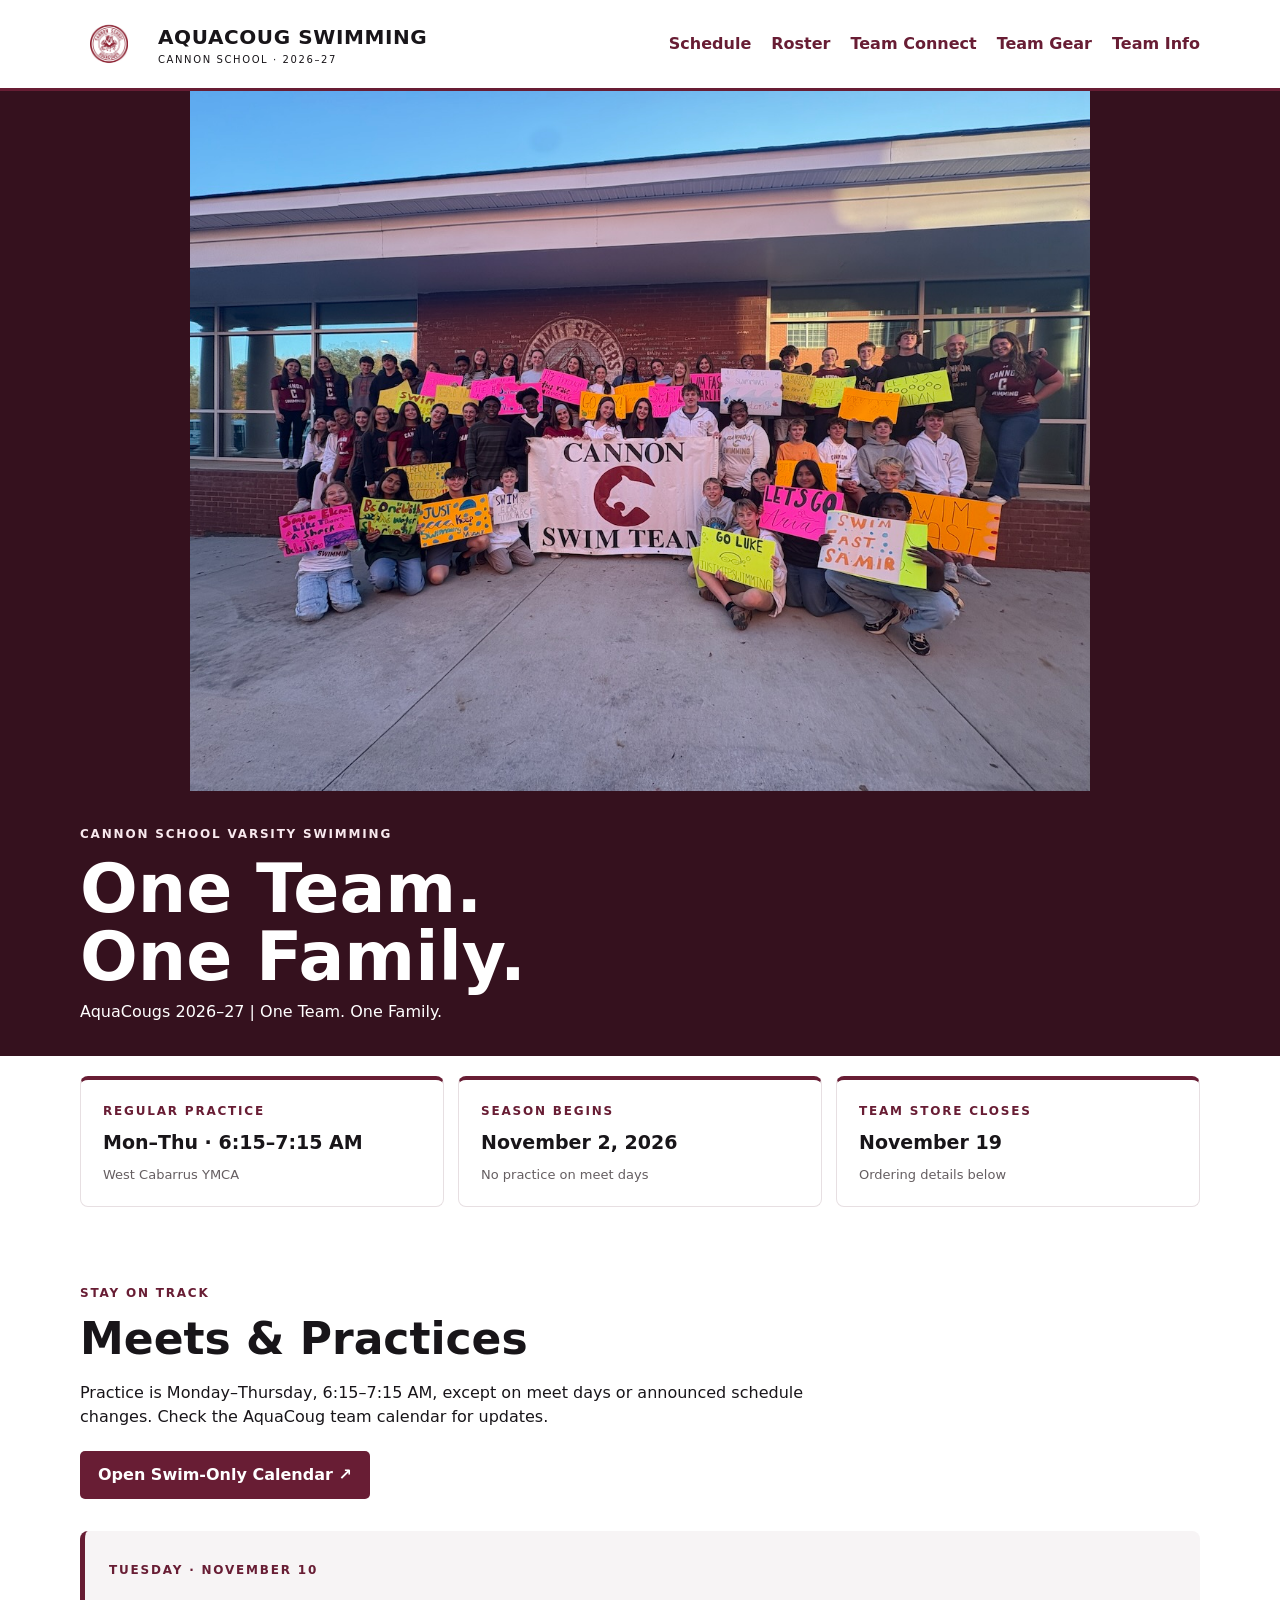
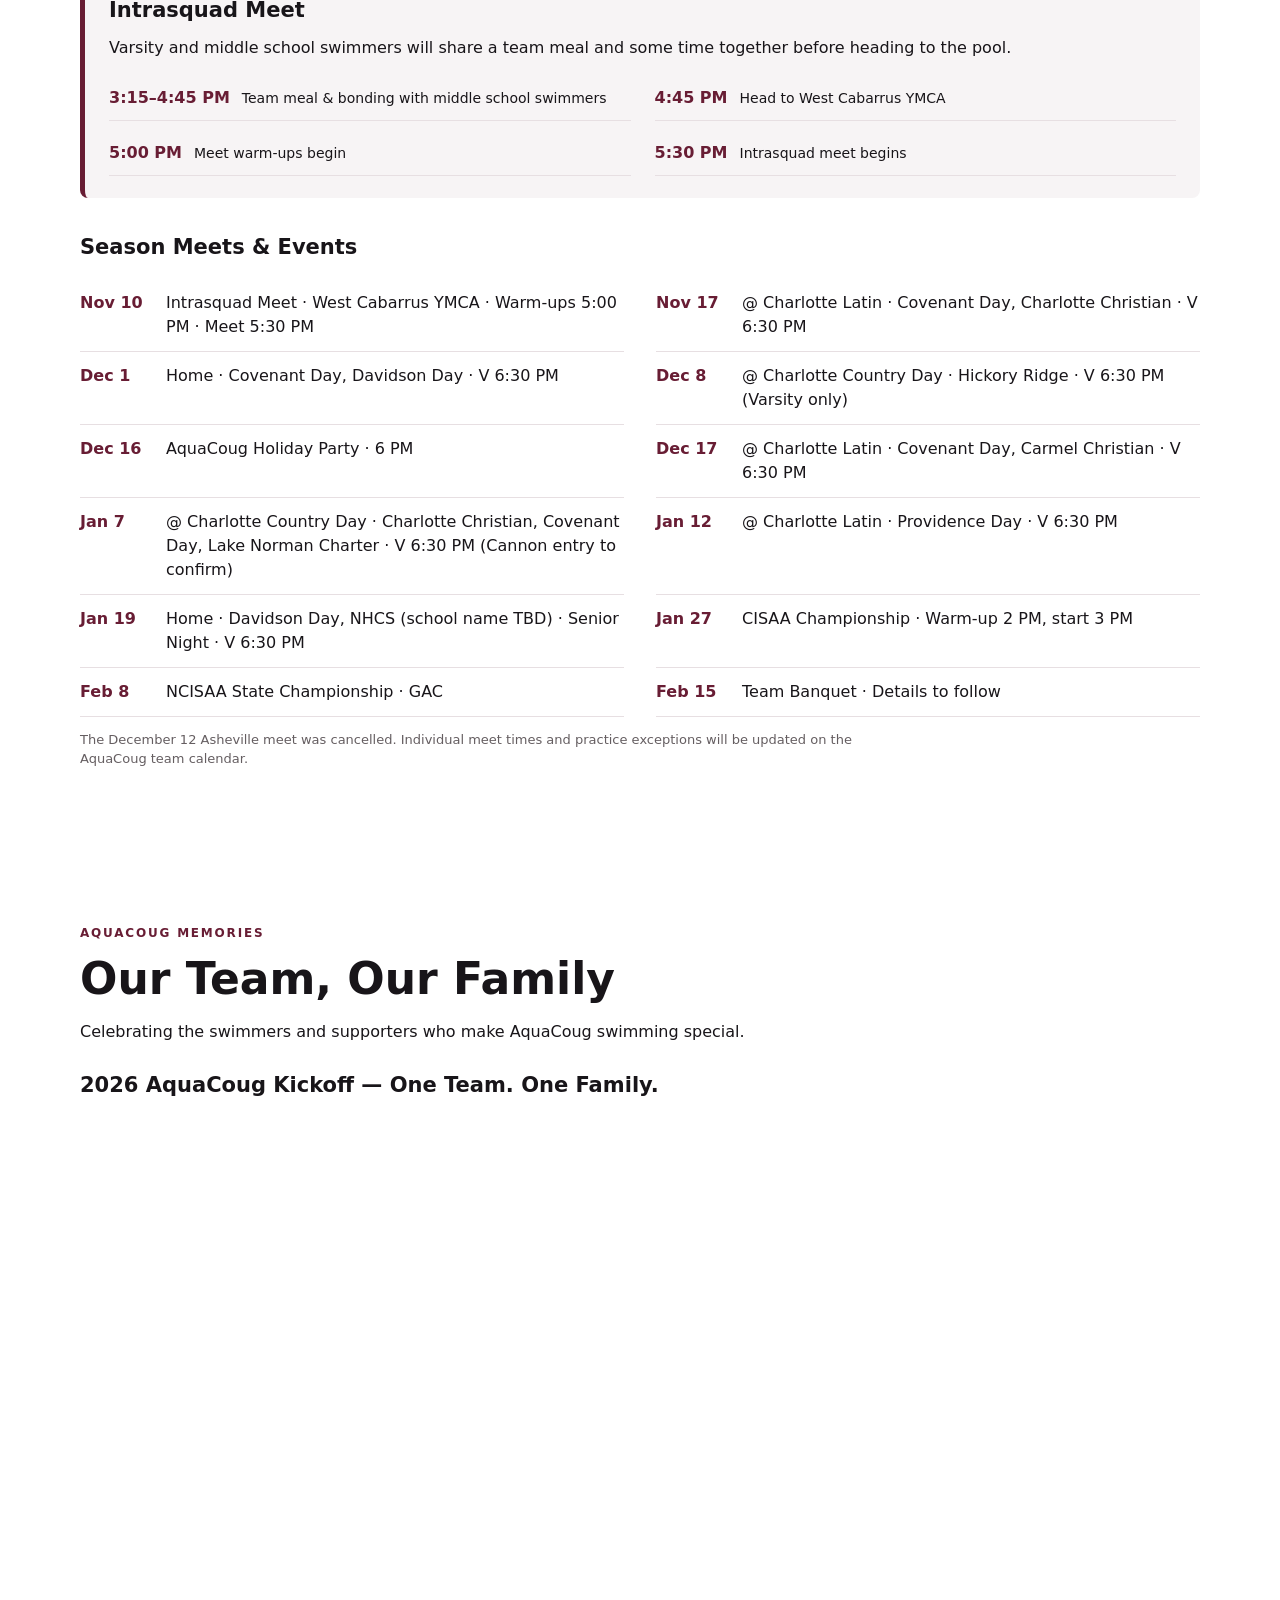
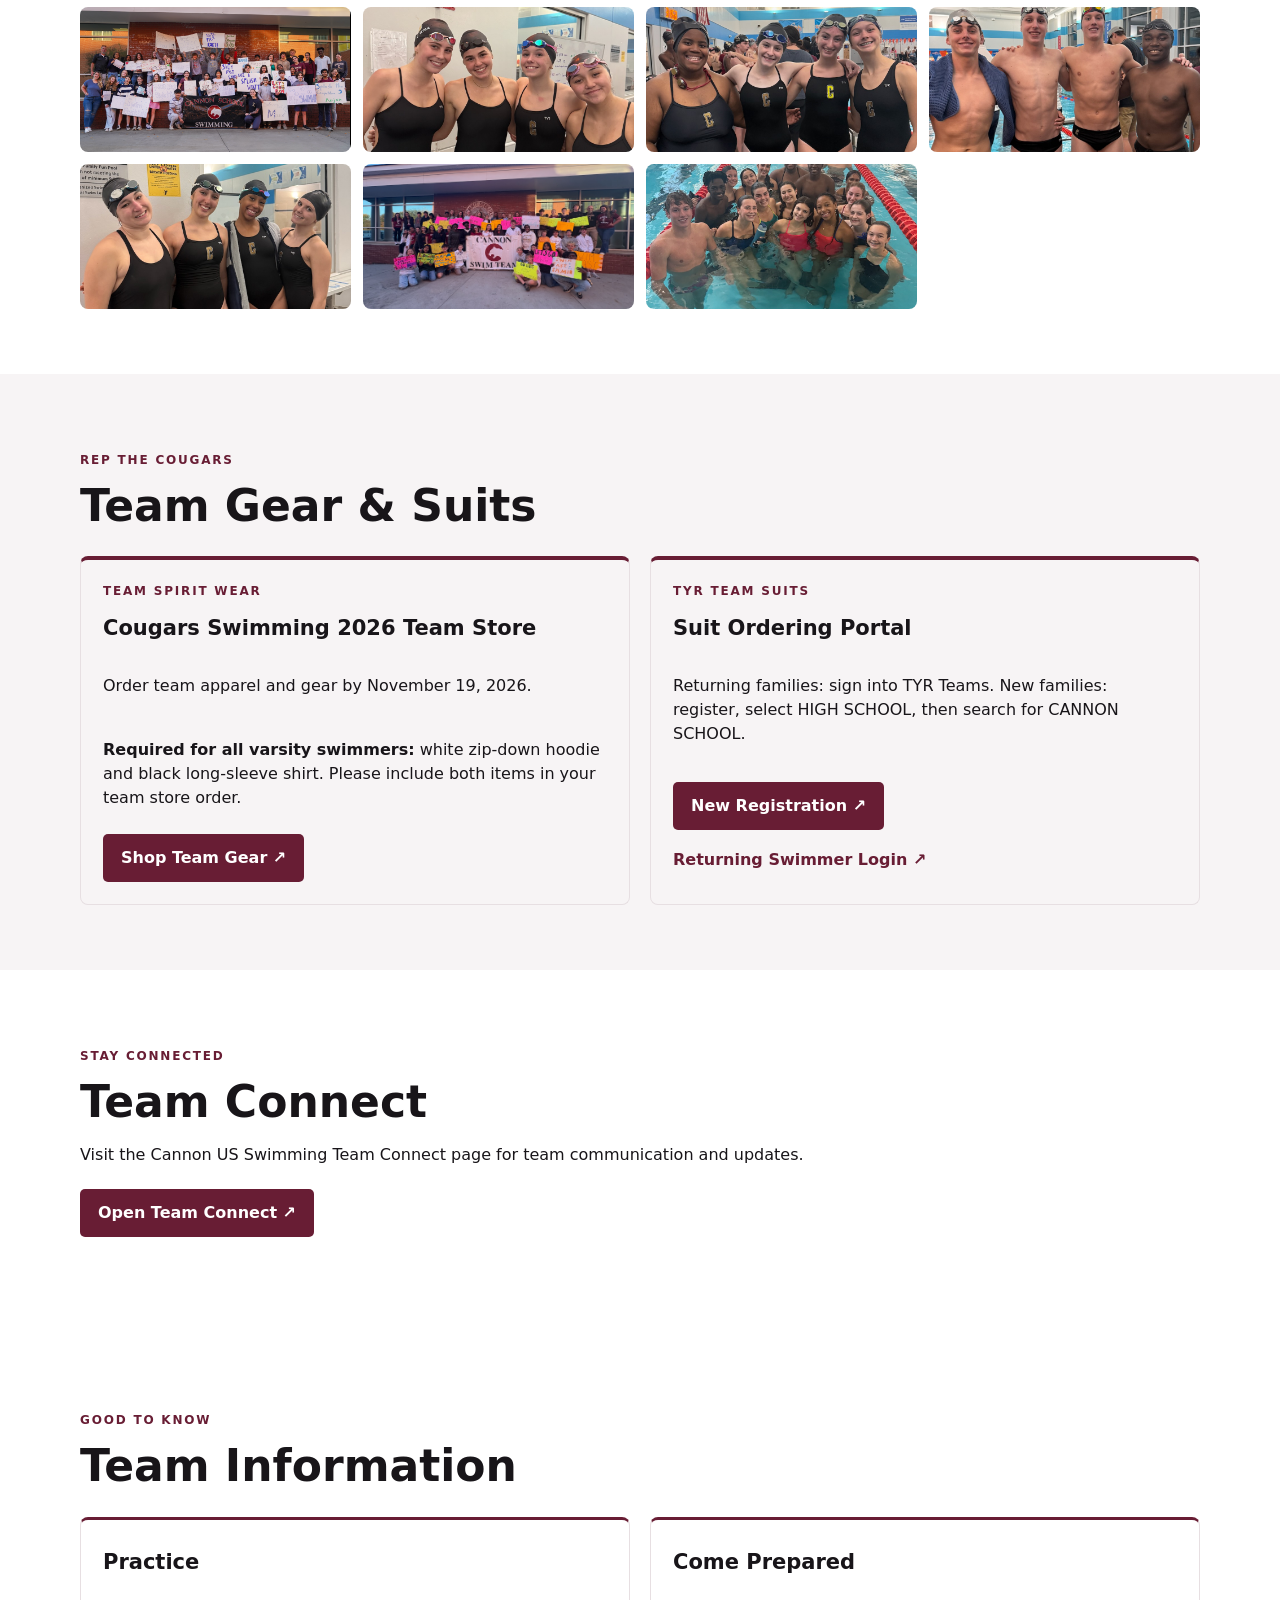
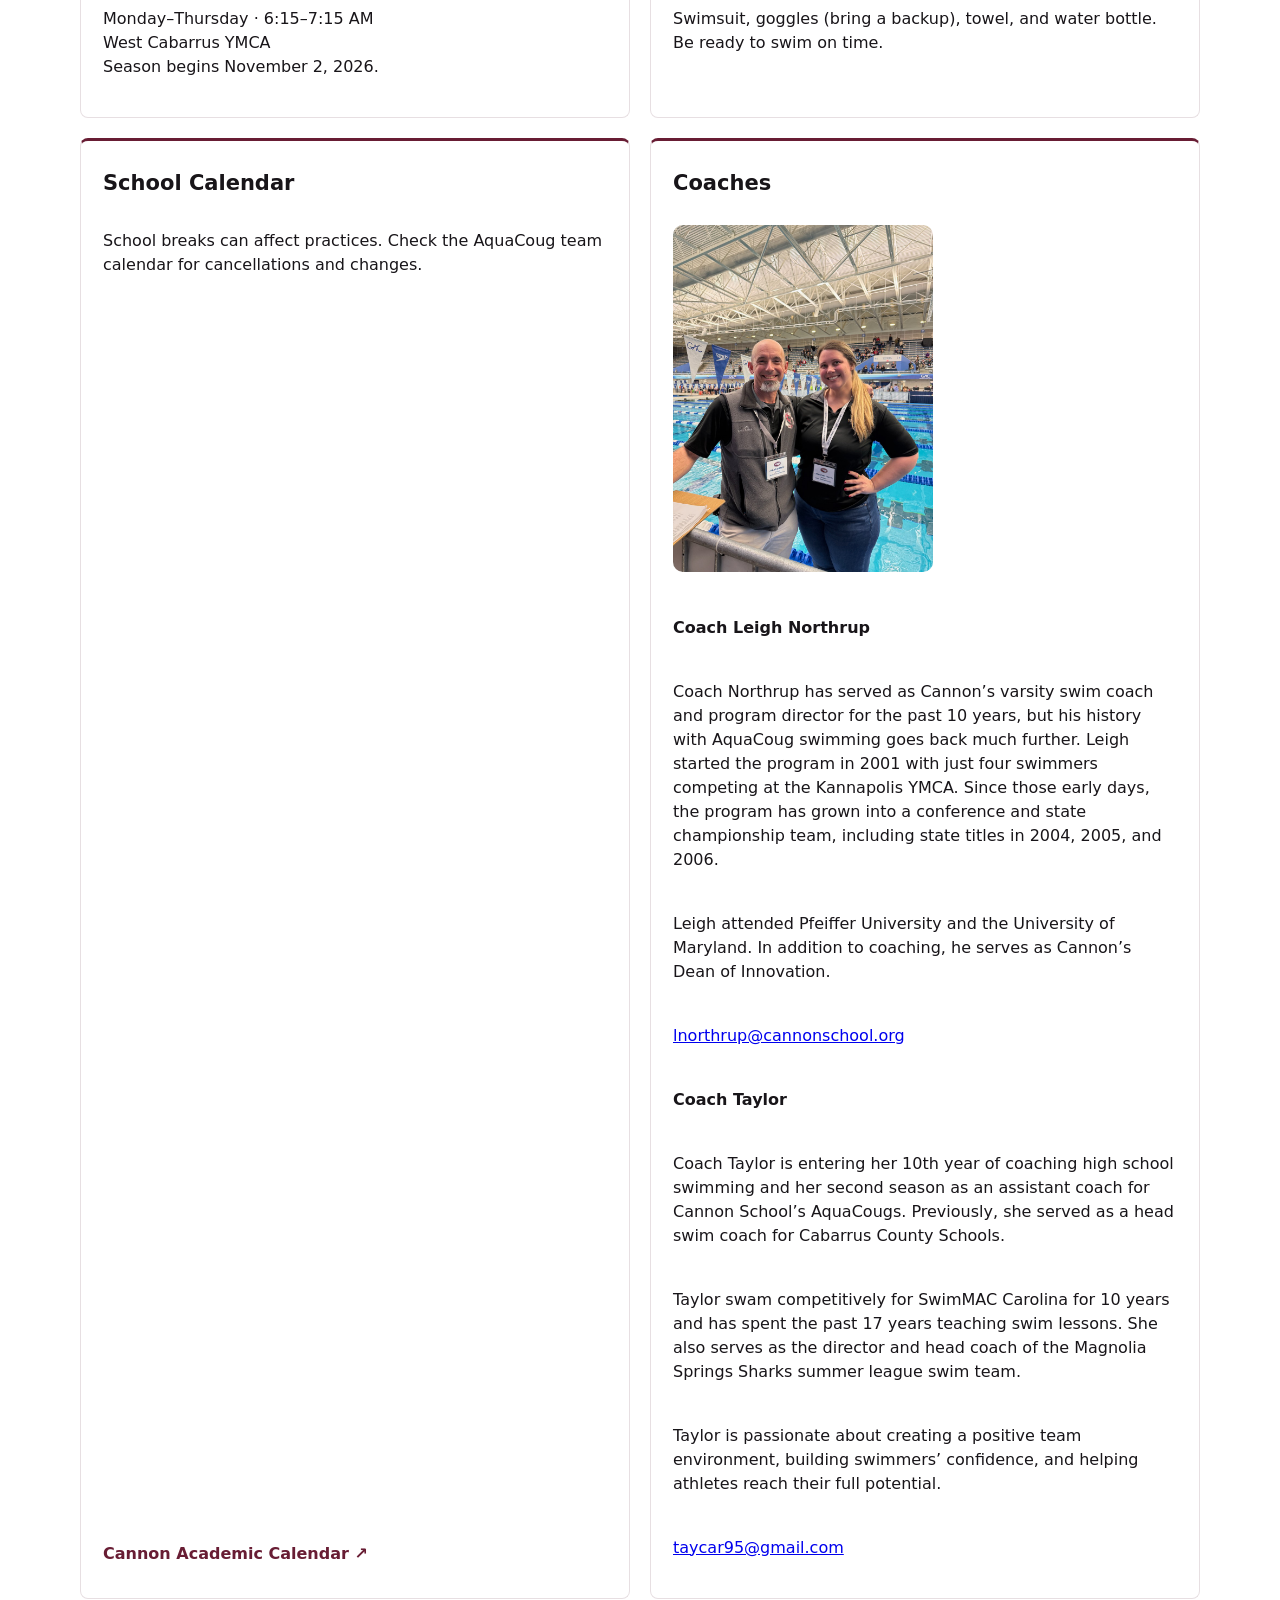
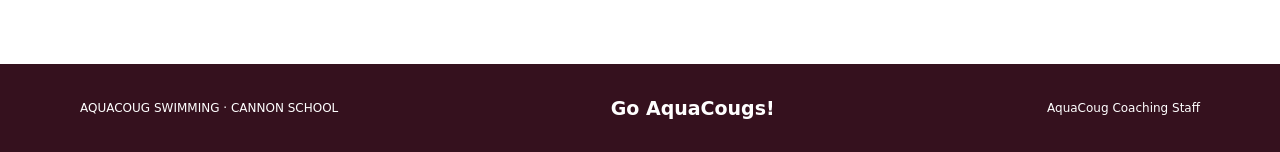
==== commit bb6fffad: "Embed Vimeo kickoff video above AquaCoug photo gallery" ====
--- a/index.html
+++ b/index.html
@@ -1 +1 @@
-<!doctype html><html lang="en"><head><meta charset="utf-8"><meta name="viewport" content="width=device-width,initial-scale=1"><meta name="theme-color" content="#681d34"><title>AquaCoug Swimming | Cannon School</title><link rel="stylesheet" href="styles.css"></head><body><header><div class="wrap top"><div class="identity"><img src="assets/images/logos/aquacoug-logo.jpg" alt="AquaCoug logo"><div><strong>AQUACOUG SWIMMING</strong><small>CANNON SCHOOL · 2026–27</small></div></div><nav><a href="#schedule">Schedule</a><a href="roster.html">Roster</a><a href="#team-connect">Team Connect</a><a href="#gear">Team Gear</a><a href="#info">Team Info</a></nav></div></header><main><section class="hero"><img src="assets/images/banners/IMG_3162.jpeg" alt="Cannon AquaCoug swimmers and supporters gathered with signs outside school"><div class="wrap hero-text"><p>CANNON SCHOOL VARSITY SWIMMING</p><h1>One Team.<br>One Family.</h1><span>AquaCougs 2026–27 | One Team. One Family.</span></div></section><section class="wrap stats"><article><small>REGULAR PRACTICE</small><strong>Mon–Thu · 6:15–7:15 AM</strong><span>West Cabarrus YMCA</span></article><article><small>SEASON BEGINS</small><strong>November 2, 2026</strong><span>No practice on meet days</span></article><article><small>TEAM STORE CLOSES</small><strong>November 19</strong><span>Ordering details below</span></article></section><section id="schedule" class="wrap section"><p class="eyebrow">STAY ON TRACK</p><h2>Meets & Practices</h2><p>Practice is Monday–Thursday, 6:15–7:15 AM, except on meet days or announced schedule changes. Check the AquaCoug team calendar for updates.</p><div class="calendar-actions"><a class="btn" href="calendar.html" target="_blank" rel="noopener">Open Swim-Only Calendar ↗</a></div><div class="meet-day-feature"><p class="eyebrow">TUESDAY · NOVEMBER 10</p><h3>Intrasquad Meet</h3><p>Varsity and middle school swimmers will share a team meal and some time together before heading to the pool.</p><div class="meet-day-times"><div><strong>3:15–4:45 PM</strong><span>Team meal &amp; bonding with middle school swimmers</span></div><div><strong>4:45 PM</strong><span>Head to West Cabarrus YMCA</span></div><div><strong>5:00 PM</strong><span>Meet warm-ups begin</span></div><div><strong>5:30 PM</strong><span>Intrasquad meet begins</span></div></div></div><h3>Season Meets & Events</h3><div class="events"><div><b>Nov 10</b><span>Intrasquad Meet · West Cabarrus YMCA · Warm-ups 5:00 PM · Meet 5:30 PM</span></div><div><b>Nov 17</b><span>@ Charlotte Latin · Covenant Day, Charlotte Christian · V 6:30 PM</span></div><div><b>Dec 1</b><span>Home · Covenant Day, Davidson Day · V 6:30 PM</span></div><div><b>Dec 8</b><span>@ Charlotte Country Day · Hickory Ridge · V 6:30 PM (Varsity only)</span></div><div><b>Dec 16</b><span>AquaCoug Holiday Party · 6 PM</span></div><div><b>Dec 17</b><span>@ Charlotte Latin · Covenant Day, Carmel Christian · V 6:30 PM</span></div><div><b>Jan 7</b><span>@ Charlotte Country Day · Charlotte Christian, Covenant Day, Lake Norman Charter · V 6:30 PM (Cannon entry to confirm)</span></div><div><b>Jan 12</b><span>@ Charlotte Latin · Providence Day · V 6:30 PM</span></div><div><b>Jan 19</b><span>Home · Davidson Day, NHCS (school name TBD) · Senior Night · V 6:30 PM</span></div><div><b>Jan 27</b><span>CISAA Championship · Warm-up 2 PM, start 3 PM</span></div><div><b>Feb 8</b><span>NCISAA State Championship · GAC</span></div><div><b>Feb 15</b><span>Team Banquet · Details to follow</span></div></div><p class="note">The December 12 Asheville meet was cancelled. Individual meet times and practice exceptions will be updated on the AquaCoug team calendar.</p></section><section class="wrap section"><p class="eyebrow">AQUACOUG MEMORIES</p><h2>Our Team, Our Family</h2><p>Celebrating the swimmers and supporters who make AquaCoug swimming special.</p><div class="team-gallery"><figure><img src="assets/images/team-photos/season-kickoff.png" alt="Cannon School swimming team and supporters with handmade signs" loading="lazy"></figure><figure><img src="assets/images/team-photos/IMG_0170.jpeg" alt="AquaCoug swim team photo" loading="lazy"></figure><figure><img src="assets/images/team-photos/IMG_0171.jpeg" alt="AquaCoug swim team photo" loading="lazy"></figure><figure><img src="assets/images/team-photos/IMG_0172.jpeg" alt="AquaCoug swim team photo" loading="lazy"></figure><figure><img src="assets/images/team-photos/IMG_0173.jpeg" alt="AquaCoug swim team photo" loading="lazy"></figure><figure><img src="assets/images/team-photos/IMG_3162.jpeg" alt="AquaCoug swimmers and supporters together outside school" loading="lazy"></figure><figure><img src="assets/images/banners/aquacougs-day-one.jpeg" alt="AquaCoug swimmers at the pool on day one" loading="lazy"></figure></div></section><section id="gear" class="muted section"><div class="wrap"><p class="eyebrow">REP THE COUGARS</p><h2>Team Gear & Suits</h2><div class="cards"><article><small>TEAM SPIRIT WEAR</small><h3>Cougars Swimming 2026 Team Store</h3><p>Order team apparel and gear by November 19, 2026.</p><p><strong>Required for all varsity swimmers:</strong> white zip-down hoodie and black long-sleeve shirt. Please include both items in your team store order.</p><a class="btn" href="https://bit.ly/4eFAgoD" target="_blank" rel="noopener">Shop Team Gear ↗</a></article><article><small>TYR TEAM SUITS</small><h3>Suit Ordering Portal</h3><p>Returning families: sign into TYR Teams. New families: register, select HIGH SCHOOL, then search for CANNON SCHOOL.</p><a class="btn" href="https://teams.tyr.com/pages/customer-registration" target="_blank" rel="noopener">New Registration ↗</a><a class="secondary" href="https://teams.tyr.com/" target="_blank" rel="noopener">Returning Swimmer Login ↗</a></article></div></div></section><section id="team-connect" class="wrap section"><p class="eyebrow">STAY CONNECTED</p><h2>Team Connect</h2><p>Visit the Cannon US Swimming Team Connect page for team communication and updates.</p><div class="calendar-actions"><a class="btn" href="https://www.connectapp.live/group-dashboard-v2?id=1171&amp;name=Cannon%20US%20Swimming&amp;avatar=https://cdn.filestackcontent.com/CcFE30GeQn6jeJjx0See" target="_blank" rel="noopener noreferrer">Open Team Connect ↗</a></div></section><section id="info" class="wrap section"><p class="eyebrow">GOOD TO KNOW</p><h2>Team Information</h2><div class="cards info"><article><h3>Practice</h3><p>Monday–Thursday · 6:15–7:15 AM<br>West Cabarrus YMCA<br>Season begins November 2, 2026.</p></article><article><h3>Come Prepared</h3><p>Swimsuit, goggles (bring a backup), towel, and water bottle. Be ready to swim on time.</p></article><article><h3>School Calendar</h3><p>School breaks can affect practices. Check the AquaCoug team calendar for cancellations and changes.</p><a class="secondary" href="https://resources.finalsite.net/images/v1763139213/cannonschoolorg/cannonschoolorg/cannonschoolorg/w4pbrcxhzraiggrvshhg/AcademicCalendar2026-27.pdf" target="_blank" rel="noopener">Cannon Academic Calendar ↗</a></article><article class="coaches-card"><h3>Coaches</h3><img src="assets/images/coaches/coaches.jpeg" alt="Coach Northrup and Coach Taylor at the swimming pool" loading="lazy" style="display:block;width:100%;max-width:260px;height:auto;border-radius:10px;margin:12px 0 20px"><p><strong>Coach Leigh Northrup</strong></p><p>Coach Northrup has served as Cannon’s varsity swim coach and program director for the past 10 years, but his history with AquaCoug swimming goes back much further. Leigh started the program in 2001 with just four swimmers competing at the Kannapolis YMCA. Since those early days, the program has grown into a conference and state championship team, including state titles in 2004, 2005, and 2006.</p><p>Leigh attended Pfeiffer University and the University of Maryland. In addition to coaching, he serves as Cannon’s Dean of Innovation.</p><p><a href="mailto:lnorthrup@cannonschool.org">lnorthrup@cannonschool.org</a></p><p><strong>Coach Taylor</strong></p><p>Coach Taylor is entering her 10th year of coaching high school swimming and her second season as an assistant coach for Cannon School’s AquaCougs. Previously, she served as a head swim coach for Cabarrus County Schools.</p><p>Taylor swam competitively for SwimMAC Carolina for 10 years and has spent the past 17 years teaching swim lessons. She also serves as the director and head coach of the Magnolia Springs Sharks summer league swim team.</p><p>Taylor is passionate about creating a positive team environment, building swimmers’ confidence, and helping athletes reach their full potential.</p><p><a href="mailto:taycar95@gmail.com">taycar95@gmail.com</a></p></article></div></section></main><footer><div class="wrap foot"><span>AQUACOUG SWIMMING · CANNON SCHOOL</span><strong>Go AquaCougs!</strong><span>AquaCoug Coaching Staff</span></div></footer></body></html>+<!doctype html><html lang="en"><head><meta charset="utf-8"><meta name="viewport" content="width=device-width,initial-scale=1"><meta name="theme-color" content="#681d34"><title>AquaCoug Swimming | Cannon School</title><link rel="stylesheet" href="styles.css"></head><body><header><div class="wrap top"><div class="identity"><img src="assets/images/logos/aquacoug-logo.jpg" alt="AquaCoug logo"><div><strong>AQUACOUG SWIMMING</strong><small>CANNON SCHOOL · 2026–27</small></div></div><nav><a href="#schedule">Schedule</a><a href="roster.html">Roster</a><a href="#team-connect">Team Connect</a><a href="#gear">Team Gear</a><a href="#info">Team Info</a></nav></div></header><main><section class="hero"><img src="assets/images/banners/IMG_3162.jpeg" alt="Cannon AquaCoug swimmers and supporters gathered with signs outside school"><div class="wrap hero-text"><p>CANNON SCHOOL VARSITY SWIMMING</p><h1>One Team.<br>One Family.</h1><span>AquaCougs 2026–27 | One Team. One Family.</span></div></section><section class="wrap stats"><article><small>REGULAR PRACTICE</small><strong>Mon–Thu · 6:15–7:15 AM</strong><span>West Cabarrus YMCA</span></article><article><small>SEASON BEGINS</small><strong>November 2, 2026</strong><span>No practice on meet days</span></article><article><small>TEAM STORE CLOSES</small><strong>November 19</strong><span>Ordering details below</span></article></section><section id="schedule" class="wrap section"><p class="eyebrow">STAY ON TRACK</p><h2>Meets & Practices</h2><p>Practice is Monday–Thursday, 6:15–7:15 AM, except on meet days or announced schedule changes. Check the AquaCoug team calendar for updates.</p><div class="calendar-actions"><a class="btn" href="calendar.html" target="_blank" rel="noopener">Open Swim-Only Calendar ↗</a></div><div class="meet-day-feature"><p class="eyebrow">TUESDAY · NOVEMBER 10</p><h3>Intrasquad Meet</h3><p>Varsity and middle school swimmers will share a team meal and some time together before heading to the pool.</p><div class="meet-day-times"><div><strong>3:15–4:45 PM</strong><span>Team meal &amp; bonding with middle school swimmers</span></div><div><strong>4:45 PM</strong><span>Head to West Cabarrus YMCA</span></div><div><strong>5:00 PM</strong><span>Meet warm-ups begin</span></div><div><strong>5:30 PM</strong><span>Intrasquad meet begins</span></div></div></div><h3>Season Meets & Events</h3><div class="events"><div><b>Nov 10</b><span>Intrasquad Meet · West Cabarrus YMCA · Warm-ups 5:00 PM · Meet 5:30 PM</span></div><div><b>Nov 17</b><span>@ Charlotte Latin · Covenant Day, Charlotte Christian · V 6:30 PM</span></div><div><b>Dec 1</b><span>Home · Covenant Day, Davidson Day · V 6:30 PM</span></div><div><b>Dec 8</b><span>@ Charlotte Country Day · Hickory Ridge · V 6:30 PM (Varsity only)</span></div><div><b>Dec 16</b><span>AquaCoug Holiday Party · 6 PM</span></div><div><b>Dec 17</b><span>@ Charlotte Latin · Covenant Day, Carmel Christian · V 6:30 PM</span></div><div><b>Jan 7</b><span>@ Charlotte Country Day · Charlotte Christian, Covenant Day, Lake Norman Charter · V 6:30 PM (Cannon entry to confirm)</span></div><div><b>Jan 12</b><span>@ Charlotte Latin · Providence Day · V 6:30 PM</span></div><div><b>Jan 19</b><span>Home · Davidson Day, NHCS (school name TBD) · Senior Night · V 6:30 PM</span></div><div><b>Jan 27</b><span>CISAA Championship · Warm-up 2 PM, start 3 PM</span></div><div><b>Feb 8</b><span>NCISAA State Championship · GAC</span></div><div><b>Feb 15</b><span>Team Banquet · Details to follow</span></div></div><p class="note">The December 12 Asheville meet was cancelled. Individual meet times and practice exceptions will be updated on the AquaCoug team calendar.</p></section><section class="wrap section"><p class="eyebrow">AQUACOUG MEMORIES</p><h2>Our Team, Our Family</h2><p>Celebrating the swimmers and supporters who make AquaCoug swimming special.</p><div class="kickoff-video"><h3>2026 AquaCoug Kickoff — One Team. One Family.</h3><div class="kickoff-video-frame"><iframe src="https://player.vimeo.com/video/1245753811?h=ee0a85d82b&amp;badge=0&amp;autopause=0" title="2026 AquaCoug Kickoff — One Team. One Family." loading="lazy" allow="autoplay; fullscreen; picture-in-picture; clipboard-write; encrypted-media; web-share" referrerpolicy="strict-origin-when-cross-origin" allowfullscreen></iframe></div></div><div class="team-gallery"><figure><img src="assets/images/team-photos/season-kickoff.png" alt="Cannon School swimming team and supporters with handmade signs" loading="lazy"></figure><figure><img src="assets/images/team-photos/IMG_0170.jpeg" alt="AquaCoug swim team photo" loading="lazy"></figure><figure><img src="assets/images/team-photos/IMG_0171.jpeg" alt="AquaCoug swim team photo" loading="lazy"></figure><figure><img src="assets/images/team-photos/IMG_0172.jpeg" alt="AquaCoug swim team photo" loading="lazy"></figure><figure><img src="assets/images/team-photos/IMG_0173.jpeg" alt="AquaCoug swim team photo" loading="lazy"></figure><figure><img src="assets/images/team-photos/IMG_3162.jpeg" alt="AquaCoug swimmers and supporters together outside school" loading="lazy"></figure><figure><img src="assets/images/banners/aquacougs-day-one.jpeg" alt="AquaCoug swimmers at the pool on day one" loading="lazy"></figure></div></section><section id="gear" class="muted section"><div class="wrap"><p class="eyebrow">REP THE COUGARS</p><h2>Team Gear & Suits</h2><div class="cards"><article><small>TEAM SPIRIT WEAR</small><h3>Cougars Swimming 2026 Team Store</h3><p>Order team apparel and gear by November 19, 2026.</p><p><strong>Required for all varsity swimmers:</strong> white zip-down hoodie and black long-sleeve shirt. Please include both items in your team store order.</p><a class="btn" href="https://bit.ly/4eFAgoD" target="_blank" rel="noopener">Shop Team Gear ↗</a></article><article><small>TYR TEAM SUITS</small><h3>Suit Ordering Portal</h3><p>Returning families: sign into TYR Teams. New families: register, select HIGH SCHOOL, then search for CANNON SCHOOL.</p><a class="btn" href="https://teams.tyr.com/pages/customer-registration" target="_blank" rel="noopener">New Registration ↗</a><a class="secondary" href="https://teams.tyr.com/" target="_blank" rel="noopener">Returning Swimmer Login ↗</a></article></div></div></section><section id="team-connect" class="wrap section"><p class="eyebrow">STAY CONNECTED</p><h2>Team Connect</h2><p>Visit the Cannon US Swimming Team Connect page for team communication and updates.</p><div class="calendar-actions"><a class="btn" href="https://www.connectapp.live/group-dashboard-v2?id=1171&amp;name=Cannon%20US%20Swimming&amp;avatar=https://cdn.filestackcontent.com/CcFE30GeQn6jeJjx0See" target="_blank" rel="noopener noreferrer">Open Team Connect ↗</a></div></section><section id="info" class="wrap section"><p class="eyebrow">GOOD TO KNOW</p><h2>Team Information</h2><div class="cards info"><article><h3>Practice</h3><p>Monday–Thursday · 6:15–7:15 AM<br>West Cabarrus YMCA<br>Season begins November 2, 2026.</p></article><article><h3>Come Prepared</h3><p>Swimsuit, goggles (bring a backup), towel, and water bottle. Be ready to swim on time.</p></article><article><h3>School Calendar</h3><p>School breaks can affect practices. Check the AquaCoug team calendar for cancellations and changes.</p><a class="secondary" href="https://resources.finalsite.net/images/v1763139213/cannonschoolorg/cannonschoolorg/cannonschoolorg/w4pbrcxhzraiggrvshhg/AcademicCalendar2026-27.pdf" target="_blank" rel="noopener">Cannon Academic Calendar ↗</a></article><article class="coaches-card"><h3>Coaches</h3><img src="assets/images/coaches/coaches.jpeg" alt="Coach Northrup and Coach Taylor at the swimming pool" loading="lazy" style="display:block;width:100%;max-width:260px;height:auto;border-radius:10px;margin:12px 0 20px"><p><strong>Coach Leigh Northrup</strong></p><p>Coach Northrup has served as Cannon’s varsity swim coach and program director for the past 10 years, but his history with AquaCoug swimming goes back much further. Leigh started the program in 2001 with just four swimmers competing at the Kannapolis YMCA. Since those early days, the program has grown into a conference and state championship team, including state titles in 2004, 2005, and 2006.</p><p>Leigh attended Pfeiffer University and the University of Maryland. In addition to coaching, he serves as Cannon’s Dean of Innovation.</p><p><a href="mailto:lnorthrup@cannonschool.org">lnorthrup@cannonschool.org</a></p><p><strong>Coach Taylor</strong></p><p>Coach Taylor is entering her 10th year of coaching high school swimming and her second season as an assistant coach for Cannon School’s AquaCougs. Previously, she served as a head swim coach for Cabarrus County Schools.</p><p>Taylor swam competitively for SwimMAC Carolina for 10 years and has spent the past 17 years teaching swim lessons. She also serves as the director and head coach of the Magnolia Springs Sharks summer league swim team.</p><p>Taylor is passionate about creating a positive team environment, building swimmers’ confidence, and helping athletes reach their full potential.</p><p><a href="mailto:taycar95@gmail.com">taycar95@gmail.com</a></p></article></div></section></main><footer><div class="wrap foot"><span>AQUACOUG SWIMMING · CANNON SCHOOL</span><strong>Go AquaCougs!</strong><span>AquaCoug Coaching Staff</span></div></footer></body></html>
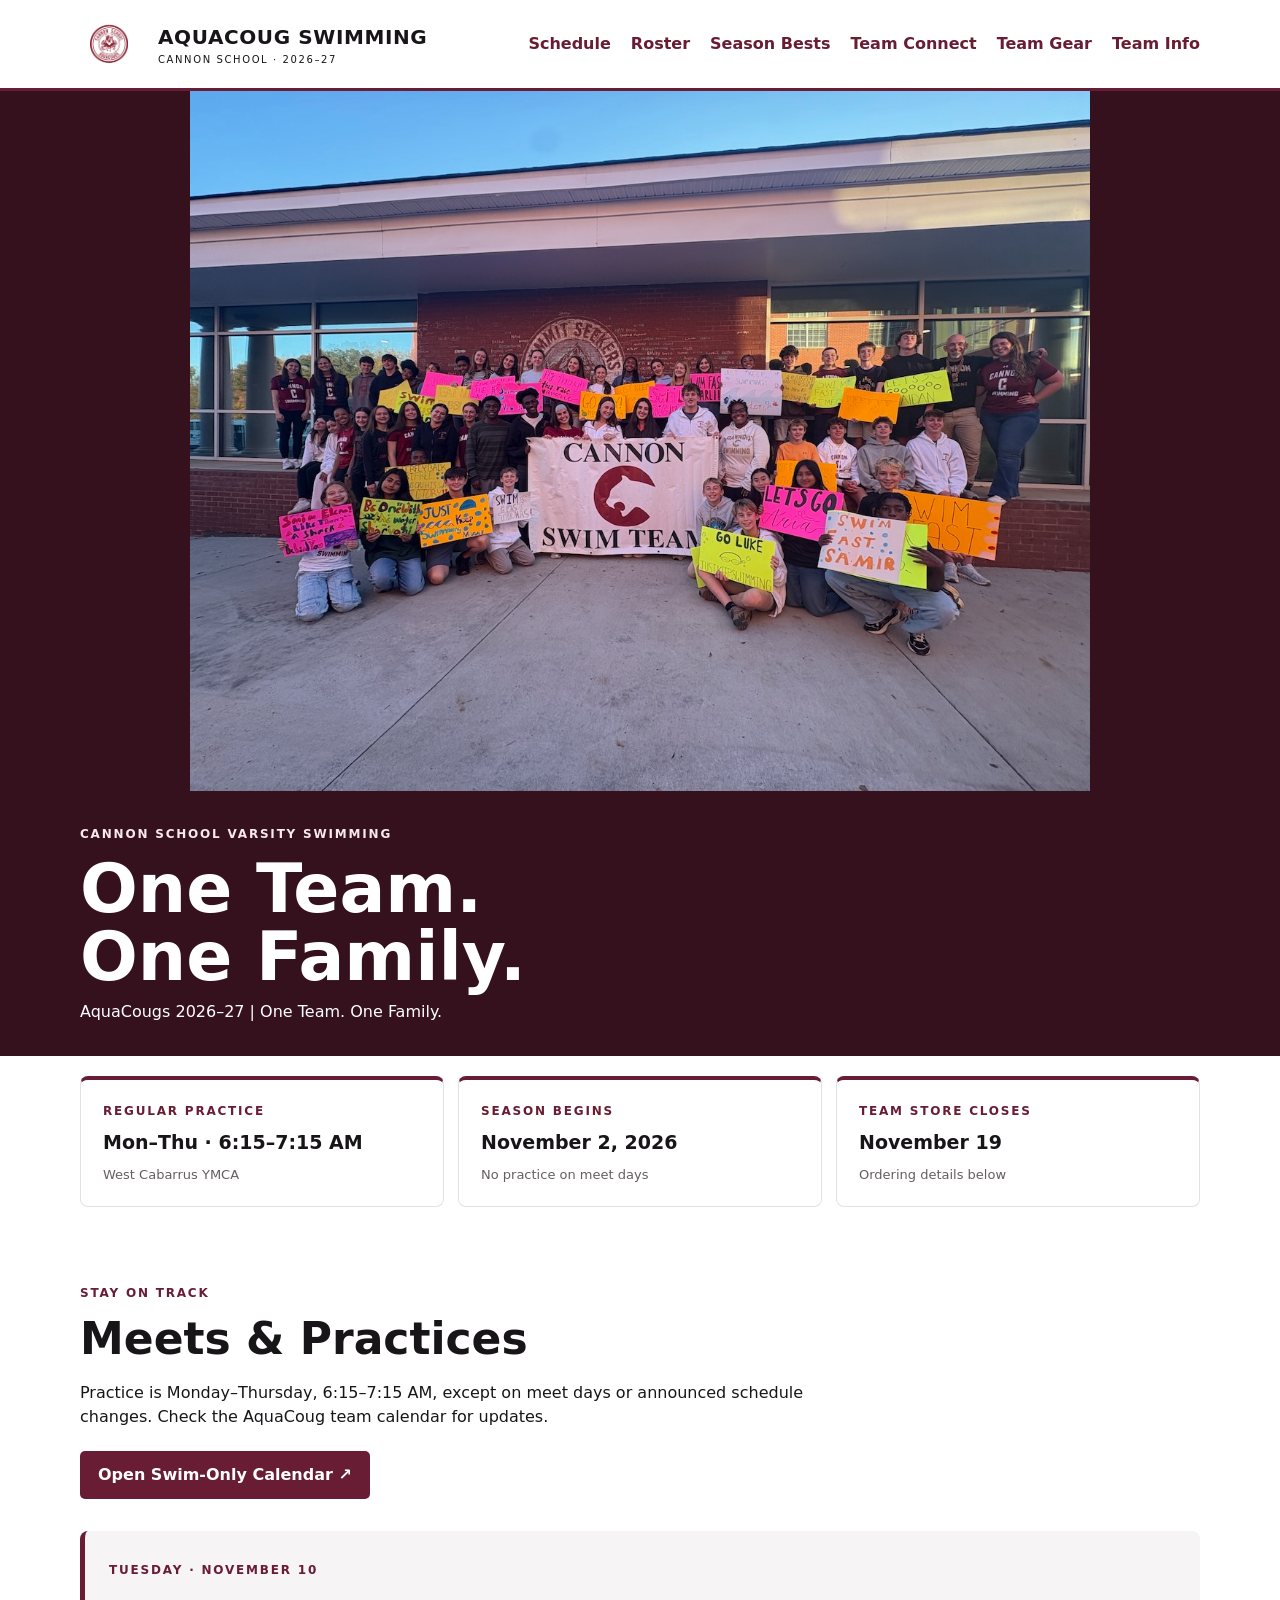
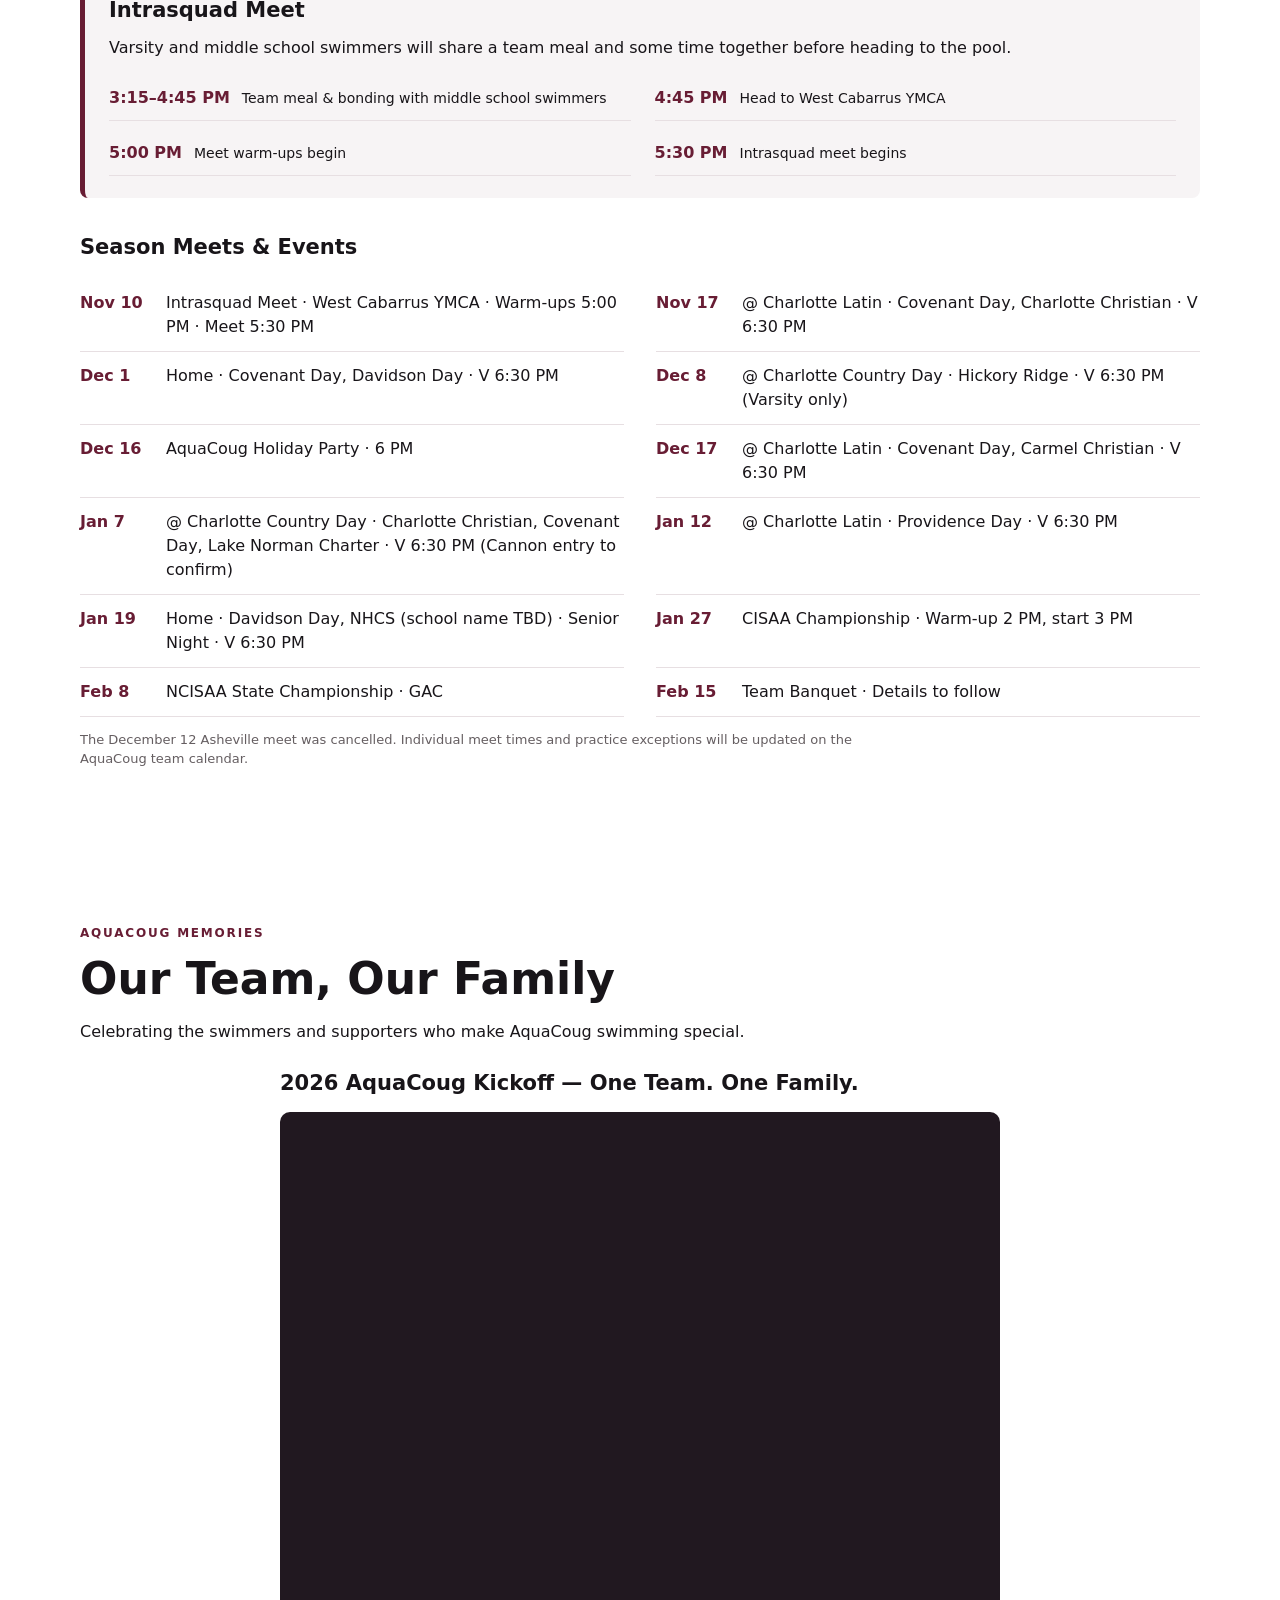
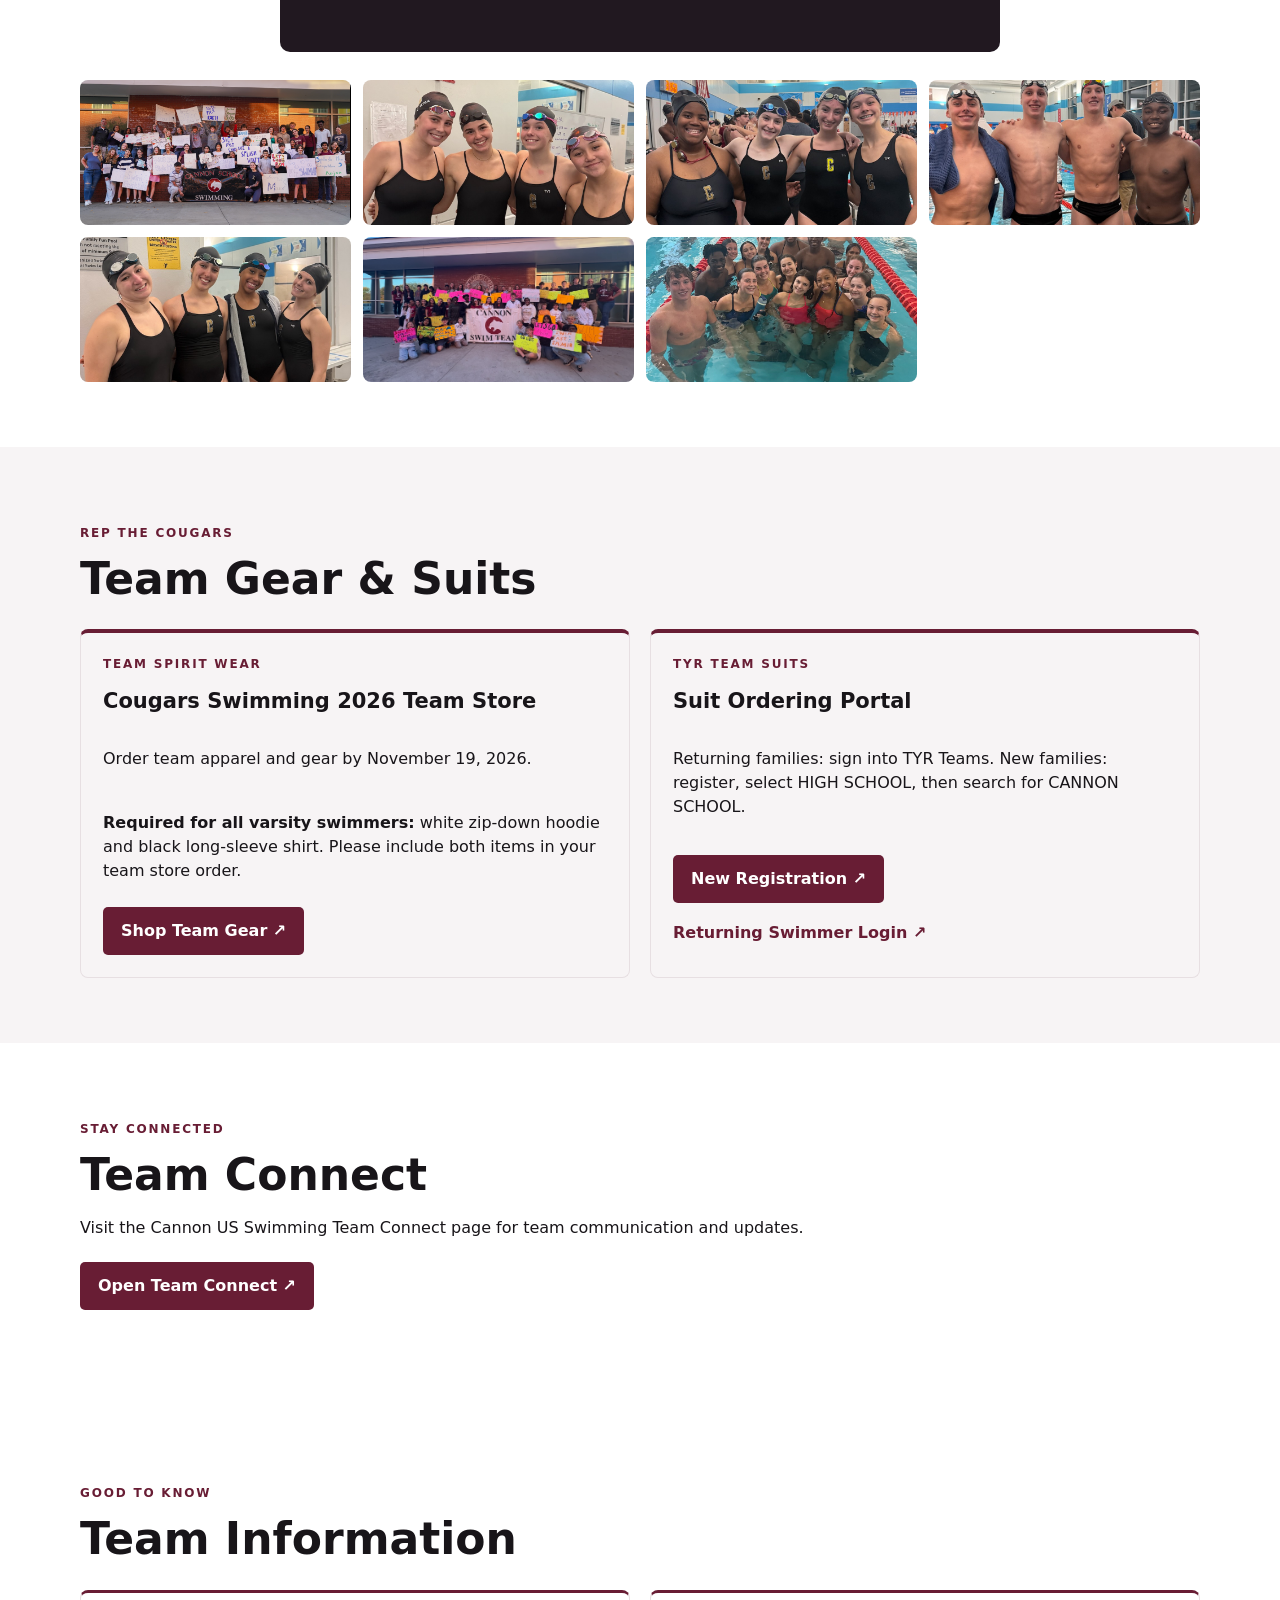
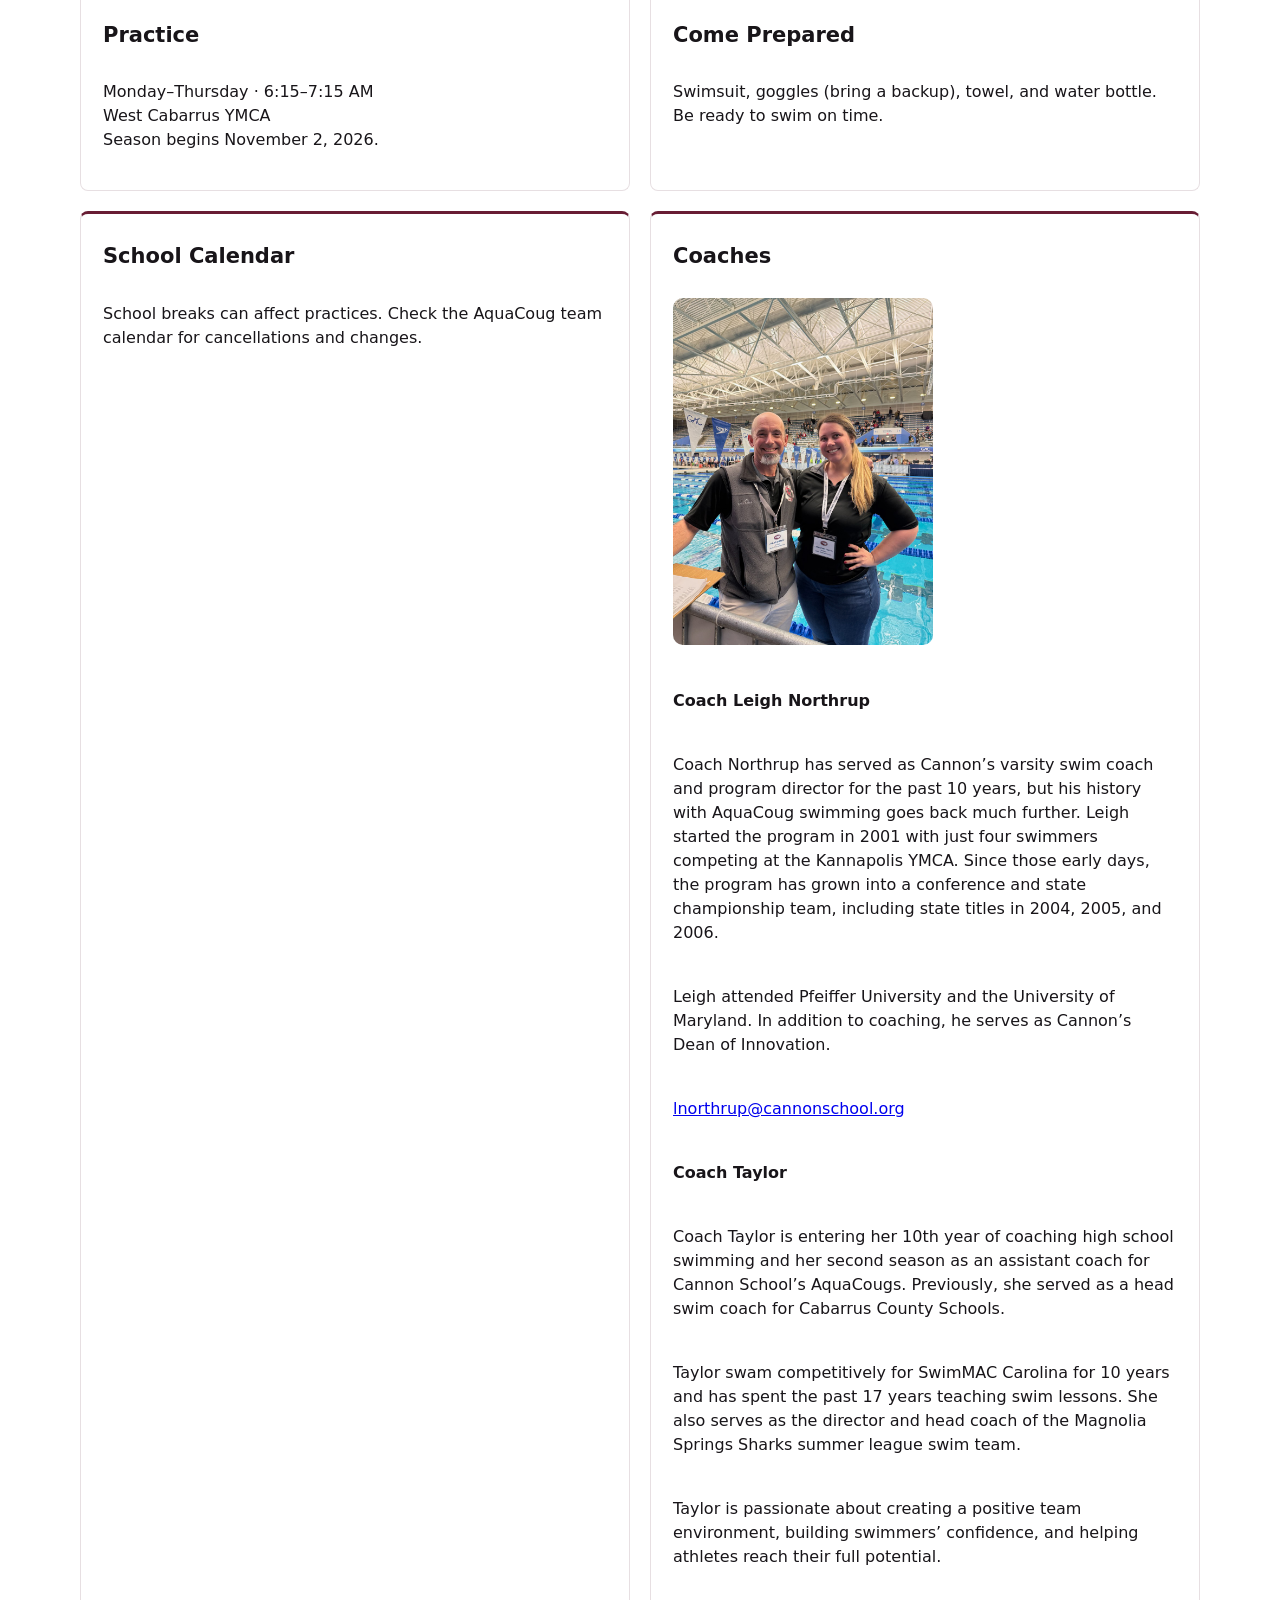
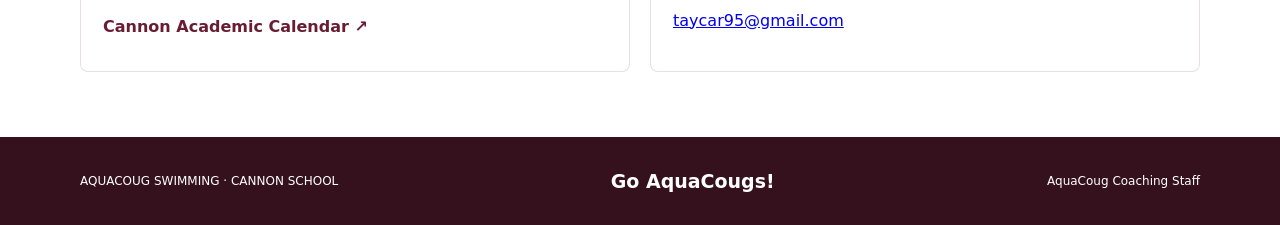
==== commit d9d01575: "Add season best times link to AquaCoug navigation" ====
--- a/index.html
+++ b/index.html
@@ -1 +1 @@
-<!doctype html><html lang="en"><head><meta charset="utf-8"><meta name="viewport" content="width=device-width,initial-scale=1"><meta name="theme-color" content="#681d34"><title>AquaCoug Swimming | Cannon School</title><link rel="stylesheet" href="styles.css"></head><body><header><div class="wrap top"><div class="identity"><img src="assets/images/logos/aquacoug-logo.jpg" alt="AquaCoug logo"><div><strong>AQUACOUG SWIMMING</strong><small>CANNON SCHOOL · 2026–27</small></div></div><nav><a href="#schedule">Schedule</a><a href="roster.html">Roster</a><a href="#team-connect">Team Connect</a><a href="#gear">Team Gear</a><a href="#info">Team Info</a></nav></div></header><main><section class="hero"><img src="assets/images/banners/IMG_3162.jpeg" alt="Cannon AquaCoug swimmers and supporters gathered with signs outside school"><div class="wrap hero-text"><p>CANNON SCHOOL VARSITY SWIMMING</p><h1>One Team.<br>One Family.</h1><span>AquaCougs 2026–27 | One Team. One Family.</span></div></section><section class="wrap stats"><article><small>REGULAR PRACTICE</small><strong>Mon–Thu · 6:15–7:15 AM</strong><span>West Cabarrus YMCA</span></article><article><small>SEASON BEGINS</small><strong>November 2, 2026</strong><span>No practice on meet days</span></article><article><small>TEAM STORE CLOSES</small><strong>November 19</strong><span>Ordering details below</span></article></section><section id="schedule" class="wrap section"><p class="eyebrow">STAY ON TRACK</p><h2>Meets & Practices</h2><p>Practice is Monday–Thursday, 6:15–7:15 AM, except on meet days or announced schedule changes. Check the AquaCoug team calendar for updates.</p><div class="calendar-actions"><a class="btn" href="calendar.html" target="_blank" rel="noopener">Open Swim-Only Calendar ↗</a></div><div class="meet-day-feature"><p class="eyebrow">TUESDAY · NOVEMBER 10</p><h3>Intrasquad Meet</h3><p>Varsity and middle school swimmers will share a team meal and some time together before heading to the pool.</p><div class="meet-day-times"><div><strong>3:15–4:45 PM</strong><span>Team meal &amp; bonding with middle school swimmers</span></div><div><strong>4:45 PM</strong><span>Head to West Cabarrus YMCA</span></div><div><strong>5:00 PM</strong><span>Meet warm-ups begin</span></div><div><strong>5:30 PM</strong><span>Intrasquad meet begins</span></div></div></div><h3>Season Meets & Events</h3><div class="events"><div><b>Nov 10</b><span>Intrasquad Meet · West Cabarrus YMCA · Warm-ups 5:00 PM · Meet 5:30 PM</span></div><div><b>Nov 17</b><span>@ Charlotte Latin · Covenant Day, Charlotte Christian · V 6:30 PM</span></div><div><b>Dec 1</b><span>Home · Covenant Day, Davidson Day · V 6:30 PM</span></div><div><b>Dec 8</b><span>@ Charlotte Country Day · Hickory Ridge · V 6:30 PM (Varsity only)</span></div><div><b>Dec 16</b><span>AquaCoug Holiday Party · 6 PM</span></div><div><b>Dec 17</b><span>@ Charlotte Latin · Covenant Day, Carmel Christian · V 6:30 PM</span></div><div><b>Jan 7</b><span>@ Charlotte Country Day · Charlotte Christian, Covenant Day, Lake Norman Charter · V 6:30 PM (Cannon entry to confirm)</span></div><div><b>Jan 12</b><span>@ Charlotte Latin · Providence Day · V 6:30 PM</span></div><div><b>Jan 19</b><span>Home · Davidson Day, NHCS (school name TBD) · Senior Night · V 6:30 PM</span></div><div><b>Jan 27</b><span>CISAA Championship · Warm-up 2 PM, start 3 PM</span></div><div><b>Feb 8</b><span>NCISAA State Championship · GAC</span></div><div><b>Feb 15</b><span>Team Banquet · Details to follow</span></div></div><p class="note">The December 12 Asheville meet was cancelled. Individual meet times and practice exceptions will be updated on the AquaCoug team calendar.</p></section><section class="wrap section"><p class="eyebrow">AQUACOUG MEMORIES</p><h2>Our Team, Our Family</h2><p>Celebrating the swimmers and supporters who make AquaCoug swimming special.</p><div class="kickoff-video"><h3>2026 AquaCoug Kickoff — One Team. One Family.</h3><div class="kickoff-video-frame"><iframe src="https://player.vimeo.com/video/1245753811?h=ee0a85d82b&amp;badge=0&amp;autopause=0" title="2026 AquaCoug Kickoff — One Team. One Family." loading="lazy" allow="autoplay; fullscreen; picture-in-picture; clipboard-write; encrypted-media; web-share" referrerpolicy="strict-origin-when-cross-origin" allowfullscreen></iframe></div></div><div class="team-gallery"><figure><img src="assets/images/team-photos/season-kickoff.png" alt="Cannon School swimming team and supporters with handmade signs" loading="lazy"></figure><figure><img src="assets/images/team-photos/IMG_0170.jpeg" alt="AquaCoug swim team photo" loading="lazy"></figure><figure><img src="assets/images/team-photos/IMG_0171.jpeg" alt="AquaCoug swim team photo" loading="lazy"></figure><figure><img src="assets/images/team-photos/IMG_0172.jpeg" alt="AquaCoug swim team photo" loading="lazy"></figure><figure><img src="assets/images/team-photos/IMG_0173.jpeg" alt="AquaCoug swim team photo" loading="lazy"></figure><figure><img src="assets/images/team-photos/IMG_3162.jpeg" alt="AquaCoug swimmers and supporters together outside school" loading="lazy"></figure><figure><img src="assets/images/banners/aquacougs-day-one.jpeg" alt="AquaCoug swimmers at the pool on day one" loading="lazy"></figure></div></section><section id="gear" class="muted section"><div class="wrap"><p class="eyebrow">REP THE COUGARS</p><h2>Team Gear & Suits</h2><div class="cards"><article><small>TEAM SPIRIT WEAR</small><h3>Cougars Swimming 2026 Team Store</h3><p>Order team apparel and gear by November 19, 2026.</p><p><strong>Required for all varsity swimmers:</strong> white zip-down hoodie and black long-sleeve shirt. Please include both items in your team store order.</p><a class="btn" href="https://bit.ly/4eFAgoD" target="_blank" rel="noopener">Shop Team Gear ↗</a></article><article><small>TYR TEAM SUITS</small><h3>Suit Ordering Portal</h3><p>Returning families: sign into TYR Teams. New families: register, select HIGH SCHOOL, then search for CANNON SCHOOL.</p><a class="btn" href="https://teams.tyr.com/pages/customer-registration" target="_blank" rel="noopener">New Registration ↗</a><a class="secondary" href="https://teams.tyr.com/" target="_blank" rel="noopener">Returning Swimmer Login ↗</a></article></div></div></section><section id="team-connect" class="wrap section"><p class="eyebrow">STAY CONNECTED</p><h2>Team Connect</h2><p>Visit the Cannon US Swimming Team Connect page for team communication and updates.</p><div class="calendar-actions"><a class="btn" href="https://www.connectapp.live/group-dashboard-v2?id=1171&amp;name=Cannon%20US%20Swimming&amp;avatar=https://cdn.filestackcontent.com/CcFE30GeQn6jeJjx0See" target="_blank" rel="noopener noreferrer">Open Team Connect ↗</a></div></section><section id="info" class="wrap section"><p class="eyebrow">GOOD TO KNOW</p><h2>Team Information</h2><div class="cards info"><article><h3>Practice</h3><p>Monday–Thursday · 6:15–7:15 AM<br>West Cabarrus YMCA<br>Season begins November 2, 2026.</p></article><article><h3>Come Prepared</h3><p>Swimsuit, goggles (bring a backup), towel, and water bottle. Be ready to swim on time.</p></article><article><h3>School Calendar</h3><p>School breaks can affect practices. Check the AquaCoug team calendar for cancellations and changes.</p><a class="secondary" href="https://resources.finalsite.net/images/v1763139213/cannonschoolorg/cannonschoolorg/cannonschoolorg/w4pbrcxhzraiggrvshhg/AcademicCalendar2026-27.pdf" target="_blank" rel="noopener">Cannon Academic Calendar ↗</a></article><article class="coaches-card"><h3>Coaches</h3><img src="assets/images/coaches/coaches.jpeg" alt="Coach Northrup and Coach Taylor at the swimming pool" loading="lazy" style="display:block;width:100%;max-width:260px;height:auto;border-radius:10px;margin:12px 0 20px"><p><strong>Coach Leigh Northrup</strong></p><p>Coach Northrup has served as Cannon’s varsity swim coach and program director for the past 10 years, but his history with AquaCoug swimming goes back much further. Leigh started the program in 2001 with just four swimmers competing at the Kannapolis YMCA. Since those early days, the program has grown into a conference and state championship team, including state titles in 2004, 2005, and 2006.</p><p>Leigh attended Pfeiffer University and the University of Maryland. In addition to coaching, he serves as Cannon’s Dean of Innovation.</p><p><a href="mailto:lnorthrup@cannonschool.org">lnorthrup@cannonschool.org</a></p><p><strong>Coach Taylor</strong></p><p>Coach Taylor is entering her 10th year of coaching high school swimming and her second season as an assistant coach for Cannon School’s AquaCougs. Previously, she served as a head swim coach for Cabarrus County Schools.</p><p>Taylor swam competitively for SwimMAC Carolina for 10 years and has spent the past 17 years teaching swim lessons. She also serves as the director and head coach of the Magnolia Springs Sharks summer league swim team.</p><p>Taylor is passionate about creating a positive team environment, building swimmers’ confidence, and helping athletes reach their full potential.</p><p><a href="mailto:taycar95@gmail.com">taycar95@gmail.com</a></p></article></div></section></main><footer><div class="wrap foot"><span>AQUACOUG SWIMMING · CANNON SCHOOL</span><strong>Go AquaCougs!</strong><span>AquaCoug Coaching Staff</span></div></footer></body></html>+<!doctype html><html lang="en"><head><meta charset="utf-8"><meta name="viewport" content="width=device-width,initial-scale=1"><meta name="theme-color" content="#681d34"><title>AquaCoug Swimming | Cannon School</title><link rel="stylesheet" href="styles.css"></head><body><header><div class="wrap top"><div class="identity"><img src="assets/images/logos/aquacoug-logo.jpg" alt="AquaCoug logo"><div><strong>AQUACOUG SWIMMING</strong><small>CANNON SCHOOL · 2026–27</small></div></div><nav><a href="#schedule">Schedule</a><a href="roster.html">Roster</a><a href="times.html">Season Bests</a><a href="#team-connect">Team Connect</a><a href="#gear">Team Gear</a><a href="#info">Team Info</a></nav></div></header><main><section class="hero"><img src="assets/images/banners/IMG_3162.jpeg" alt="Cannon AquaCoug swimmers and supporters gathered with signs outside school"><div class="wrap hero-text"><p>CANNON SCHOOL VARSITY SWIMMING</p><h1>One Team.<br>One Family.</h1><span>AquaCougs 2026–27 | One Team. One Family.</span></div></section><section class="wrap stats"><article><small>REGULAR PRACTICE</small><strong>Mon–Thu · 6:15–7:15 AM</strong><span>West Cabarrus YMCA</span></article><article><small>SEASON BEGINS</small><strong>November 2, 2026</strong><span>No practice on meet days</span></article><article><small>TEAM STORE CLOSES</small><strong>November 19</strong><span>Ordering details below</span></article></section><section id="schedule" class="wrap section"><p class="eyebrow">STAY ON TRACK</p><h2>Meets & Practices</h2><p>Practice is Monday–Thursday, 6:15–7:15 AM, except on meet days or announced schedule changes. Check the AquaCoug team calendar for updates.</p><div class="calendar-actions"><a class="btn" href="calendar.html" target="_blank" rel="noopener">Open Swim-Only Calendar ↗</a></div><div class="meet-day-feature"><p class="eyebrow">TUESDAY · NOVEMBER 10</p><h3>Intrasquad Meet</h3><p>Varsity and middle school swimmers will share a team meal and some time together before heading to the pool.</p><div class="meet-day-times"><div><strong>3:15–4:45 PM</strong><span>Team meal &amp; bonding with middle school swimmers</span></div><div><strong>4:45 PM</strong><span>Head to West Cabarrus YMCA</span></div><div><strong>5:00 PM</strong><span>Meet warm-ups begin</span></div><div><strong>5:30 PM</strong><span>Intrasquad meet begins</span></div></div></div><h3>Season Meets & Events</h3><div class="events"><div><b>Nov 10</b><span>Intrasquad Meet · West Cabarrus YMCA · Warm-ups 5:00 PM · Meet 5:30 PM</span></div><div><b>Nov 17</b><span>@ Charlotte Latin · Covenant Day, Charlotte Christian · V 6:30 PM</span></div><div><b>Dec 1</b><span>Home · Covenant Day, Davidson Day · V 6:30 PM</span></div><div><b>Dec 8</b><span>@ Charlotte Country Day · Hickory Ridge · V 6:30 PM (Varsity only)</span></div><div><b>Dec 16</b><span>AquaCoug Holiday Party · 6 PM</span></div><div><b>Dec 17</b><span>@ Charlotte Latin · Covenant Day, Carmel Christian · V 6:30 PM</span></div><div><b>Jan 7</b><span>@ Charlotte Country Day · Charlotte Christian, Covenant Day, Lake Norman Charter · V 6:30 PM (Cannon entry to confirm)</span></div><div><b>Jan 12</b><span>@ Charlotte Latin · Providence Day · V 6:30 PM</span></div><div><b>Jan 19</b><span>Home · Davidson Day, NHCS (school name TBD) · Senior Night · V 6:30 PM</span></div><div><b>Jan 27</b><span>CISAA Championship · Warm-up 2 PM, start 3 PM</span></div><div><b>Feb 8</b><span>NCISAA State Championship · GAC</span></div><div><b>Feb 15</b><span>Team Banquet · Details to follow</span></div></div><p class="note">The December 12 Asheville meet was cancelled. Individual meet times and practice exceptions will be updated on the AquaCoug team calendar.</p></section><section class="wrap section"><p class="eyebrow">AQUACOUG MEMORIES</p><h2>Our Team, Our Family</h2><p>Celebrating the swimmers and supporters who make AquaCoug swimming special.</p><div class="kickoff-video"><h3>2026 AquaCoug Kickoff — One Team. One Family.</h3><div class="kickoff-video-frame"><iframe src="https://player.vimeo.com/video/1245753811?h=ee0a85d82b&amp;badge=0&amp;autopause=0" title="2026 AquaCoug Kickoff — One Team. One Family." loading="lazy" allow="autoplay; fullscreen; picture-in-picture; clipboard-write; encrypted-media; web-share" referrerpolicy="strict-origin-when-cross-origin" allowfullscreen></iframe></div></div><div class="team-gallery"><figure><img src="assets/images/team-photos/season-kickoff.png" alt="Cannon School swimming team and supporters with handmade signs" loading="lazy"></figure><figure><img src="assets/images/team-photos/IMG_0170.jpeg" alt="AquaCoug swim team photo" loading="lazy"></figure><figure><img src="assets/images/team-photos/IMG_0171.jpeg" alt="AquaCoug swim team photo" loading="lazy"></figure><figure><img src="assets/images/team-photos/IMG_0172.jpeg" alt="AquaCoug swim team photo" loading="lazy"></figure><figure><img src="assets/images/team-photos/IMG_0173.jpeg" alt="AquaCoug swim team photo" loading="lazy"></figure><figure><img src="assets/images/team-photos/IMG_3162.jpeg" alt="AquaCoug swimmers and supporters together outside school" loading="lazy"></figure><figure><img src="assets/images/banners/aquacougs-day-one.jpeg" alt="AquaCoug swimmers at the pool on day one" loading="lazy"></figure></div></section><section id="gear" class="muted section"><div class="wrap"><p class="eyebrow">REP THE COUGARS</p><h2>Team Gear & Suits</h2><div class="cards"><article><small>TEAM SPIRIT WEAR</small><h3>Cougars Swimming 2026 Team Store</h3><p>Order team apparel and gear by November 19, 2026.</p><p><strong>Required for all varsity swimmers:</strong> white zip-down hoodie and black long-sleeve shirt. Please include both items in your team store order.</p><a class="btn" href="https://bit.ly/4eFAgoD" target="_blank" rel="noopener">Shop Team Gear ↗</a></article><article><small>TYR TEAM SUITS</small><h3>Suit Ordering Portal</h3><p>Returning families: sign into TYR Teams. New families: register, select HIGH SCHOOL, then search for CANNON SCHOOL.</p><a class="btn" href="https://teams.tyr.com/pages/customer-registration" target="_blank" rel="noopener">New Registration ↗</a><a class="secondary" href="https://teams.tyr.com/" target="_blank" rel="noopener">Returning Swimmer Login ↗</a></article></div></div></section><section id="team-connect" class="wrap section"><p class="eyebrow">STAY CONNECTED</p><h2>Team Connect</h2><p>Visit the Cannon US Swimming Team Connect page for team communication and updates.</p><div class="calendar-actions"><a class="btn" href="https://www.connectapp.live/group-dashboard-v2?id=1171&amp;name=Cannon%20US%20Swimming&amp;avatar=https://cdn.filestackcontent.com/CcFE30GeQn6jeJjx0See" target="_blank" rel="noopener noreferrer">Open Team Connect ↗</a></div></section><section id="info" class="wrap section"><p class="eyebrow">GOOD TO KNOW</p><h2>Team Information</h2><div class="cards info"><article><h3>Practice</h3><p>Monday–Thursday · 6:15–7:15 AM<br>West Cabarrus YMCA<br>Season begins November 2, 2026.</p></article><article><h3>Come Prepared</h3><p>Swimsuit, goggles (bring a backup), towel, and water bottle. Be ready to swim on time.</p></article><article><h3>School Calendar</h3><p>School breaks can affect practices. Check the AquaCoug team calendar for cancellations and changes.</p><a class="secondary" href="https://resources.finalsite.net/images/v1763139213/cannonschoolorg/cannonschoolorg/cannonschoolorg/w4pbrcxhzraiggrvshhg/AcademicCalendar2026-27.pdf" target="_blank" rel="noopener">Cannon Academic Calendar ↗</a></article><article class="coaches-card"><h3>Coaches</h3><img src="assets/images/coaches/coaches.jpeg" alt="Coach Northrup and Coach Taylor at the swimming pool" loading="lazy" style="display:block;width:100%;max-width:260px;height:auto;border-radius:10px;margin:12px 0 20px"><p><strong>Coach Leigh Northrup</strong></p><p>Coach Northrup has served as Cannon’s varsity swim coach and program director for the past 10 years, but his history with AquaCoug swimming goes back much further. Leigh started the program in 2001 with just four swimmers competing at the Kannapolis YMCA. Since those early days, the program has grown into a conference and state championship team, including state titles in 2004, 2005, and 2006.</p><p>Leigh attended Pfeiffer University and the University of Maryland. In addition to coaching, he serves as Cannon’s Dean of Innovation.</p><p><a href="mailto:lnorthrup@cannonschool.org">lnorthrup@cannonschool.org</a></p><p><strong>Coach Taylor</strong></p><p>Coach Taylor is entering her 10th year of coaching high school swimming and her second season as an assistant coach for Cannon School’s AquaCougs. Previously, she served as a head swim coach for Cabarrus County Schools.</p><p>Taylor swam competitively for SwimMAC Carolina for 10 years and has spent the past 17 years teaching swim lessons. She also serves as the director and head coach of the Magnolia Springs Sharks summer league swim team.</p><p>Taylor is passionate about creating a positive team environment, building swimmers’ confidence, and helping athletes reach their full potential.</p><p><a href="mailto:taycar95@gmail.com">taycar95@gmail.com</a></p></article></div></section></main><footer><div class="wrap foot"><span>AQUACOUG SWIMMING · CANNON SCHOOL</span><strong>Go AquaCougs!</strong><span>AquaCoug Coaching Staff</span></div></footer></body></html>
--- a/styles.css
+++ b/styles.css
@@ -4,3 +4,5 @@
 .meet-day-feature{background:#f7f4f5;border-left:5px solid var(--maroon);border-radius:8px;padding:22px 24px;margin:28px 0 34px}.meet-day-feature h3{margin:6px 0 10px}.meet-day-feature p{margin:8px 0 16px}.meet-day-times{display:grid;grid-template-columns:repeat(2,minmax(0,1fr));gap:10px 24px}.meet-day-times div{display:flex;gap:12px;align-items:baseline;padding:10px 0;border-bottom:1px solid var(--line)}.meet-day-times strong{color:var(--maroon);white-space:nowrap}.meet-day-times span{font-size:14px}@media(max-width:740px){.meet-day-times{grid-template-columns:1fr}.meet-day-times div{flex-wrap:wrap}}
 
 .team-gallery{display:grid;grid-template-columns:repeat(4,minmax(0,1fr));gap:12px;margin-top:20px}.team-gallery figure{margin:0;background:#f7f4f5;border-radius:8px;overflow:hidden}.team-gallery img{display:block;width:100%;height:145px;object-fit:cover}@media(max-width:740px){.team-gallery{grid-template-columns:repeat(3,minmax(0,1fr));gap:9px}.team-gallery img{height:115px}}@media(max-width:420px){.team-gallery{grid-template-columns:repeat(2,minmax(0,1fr))}.team-gallery img{height:120px}}
+
+.kickoff-video{max-width:720px;margin:24px auto 28px}.kickoff-video h3{margin:0 0 12px}.kickoff-video-frame{position:relative;width:100%;aspect-ratio:4/3;overflow:hidden;border-radius:10px;background:#211820}.kickoff-video-frame iframe{position:absolute;inset:0;width:100%;height:100%;border:0}
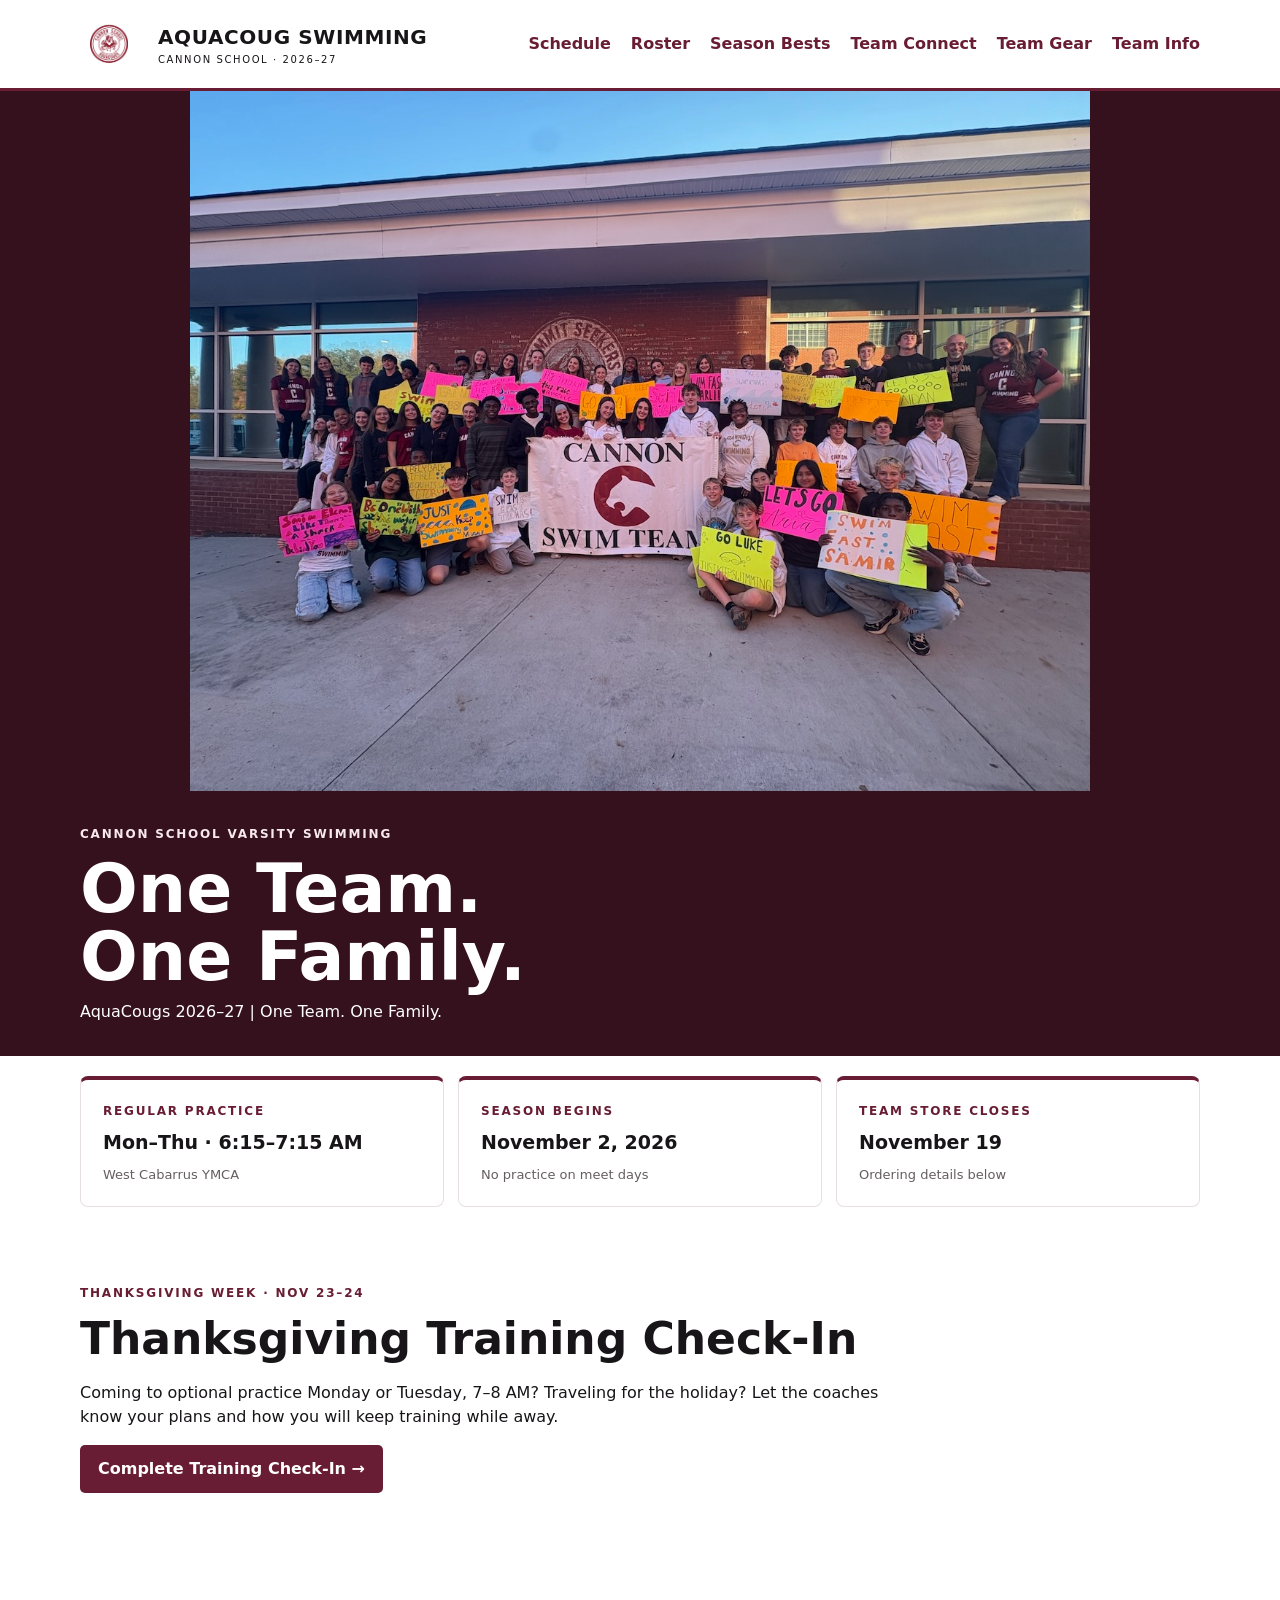
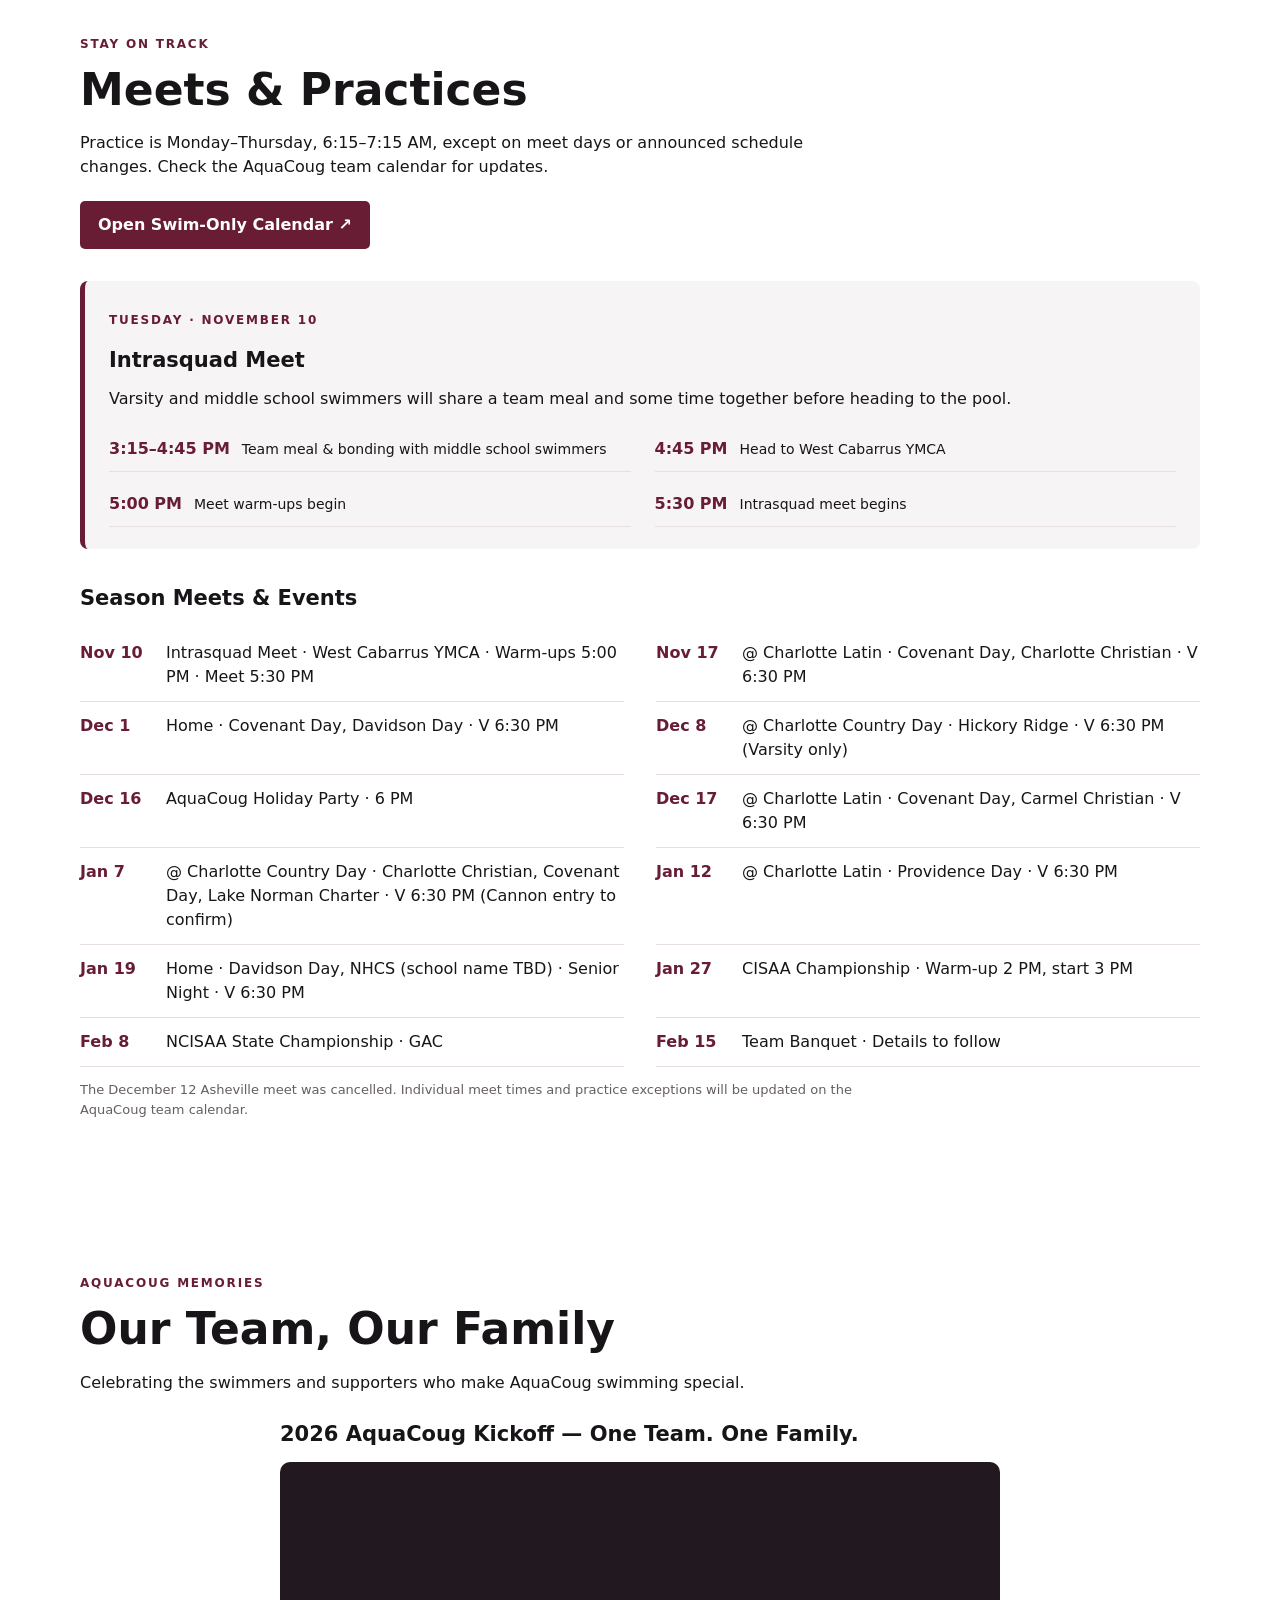
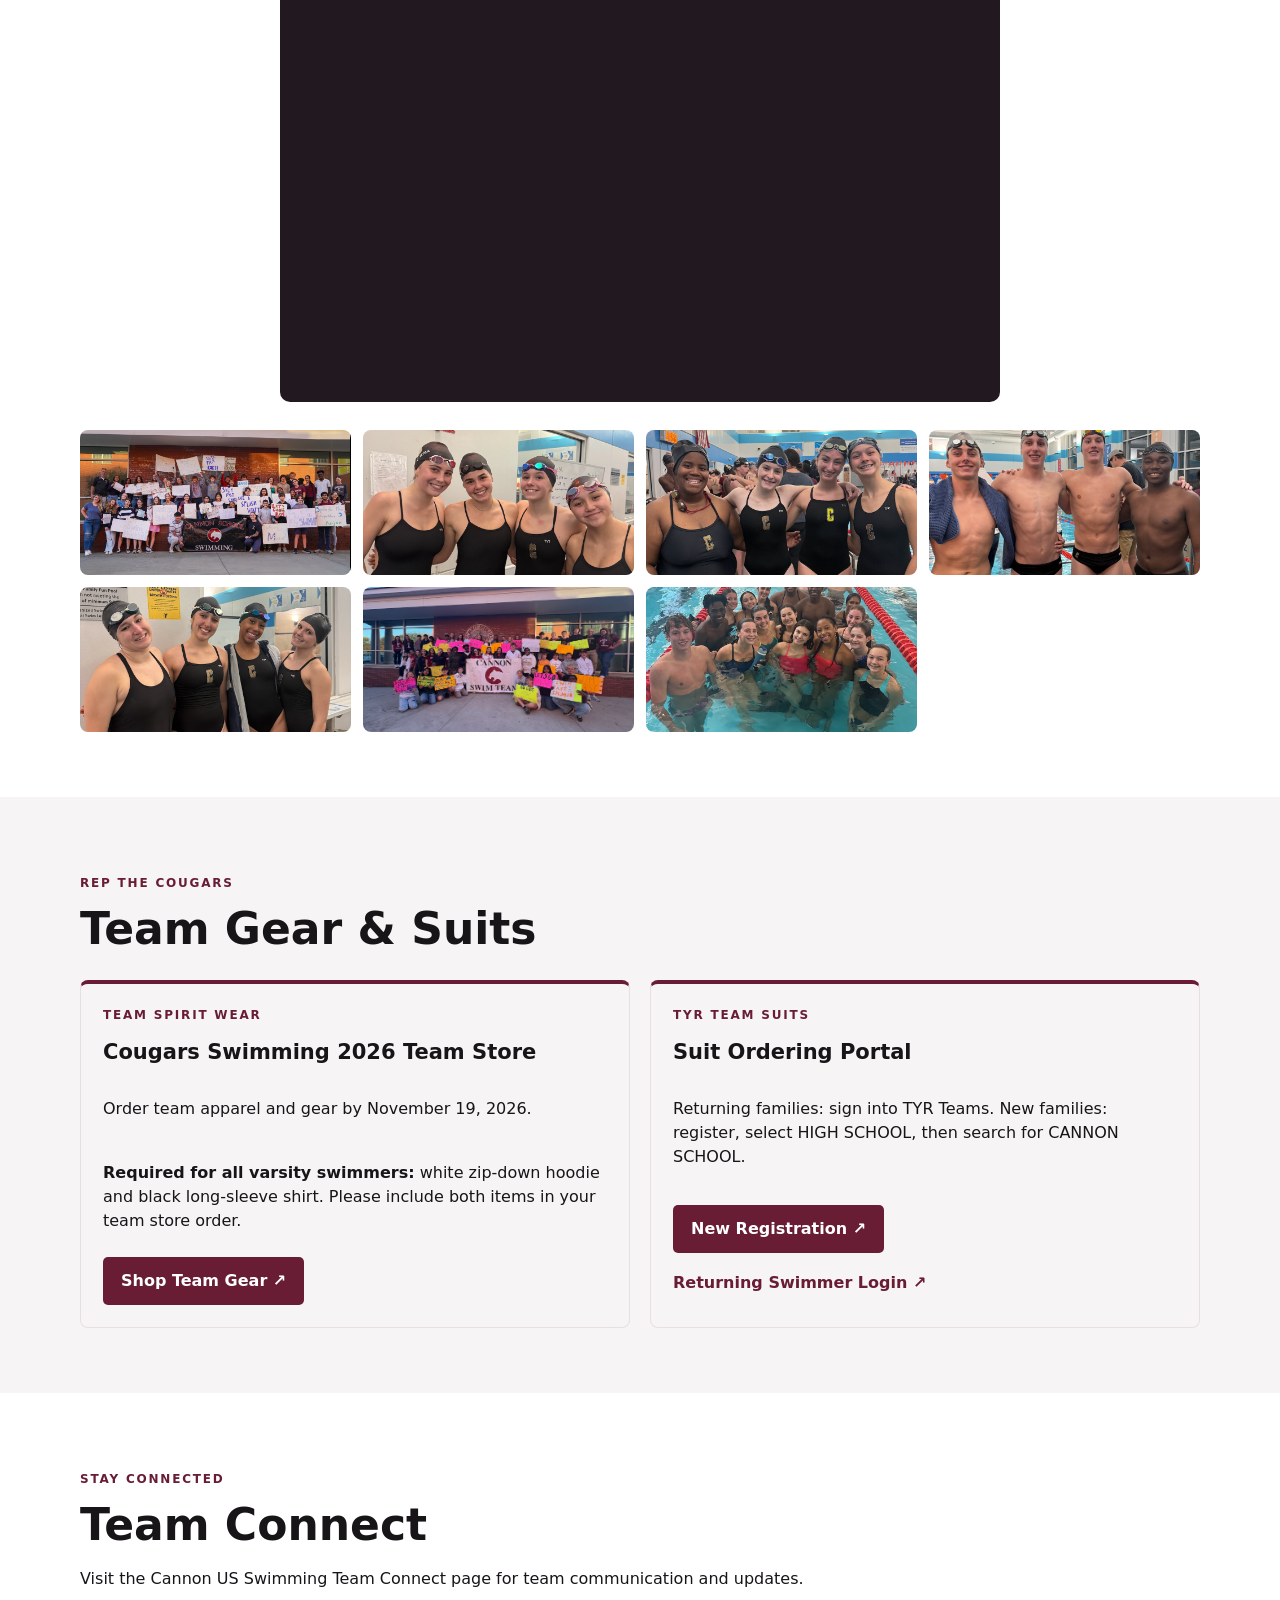
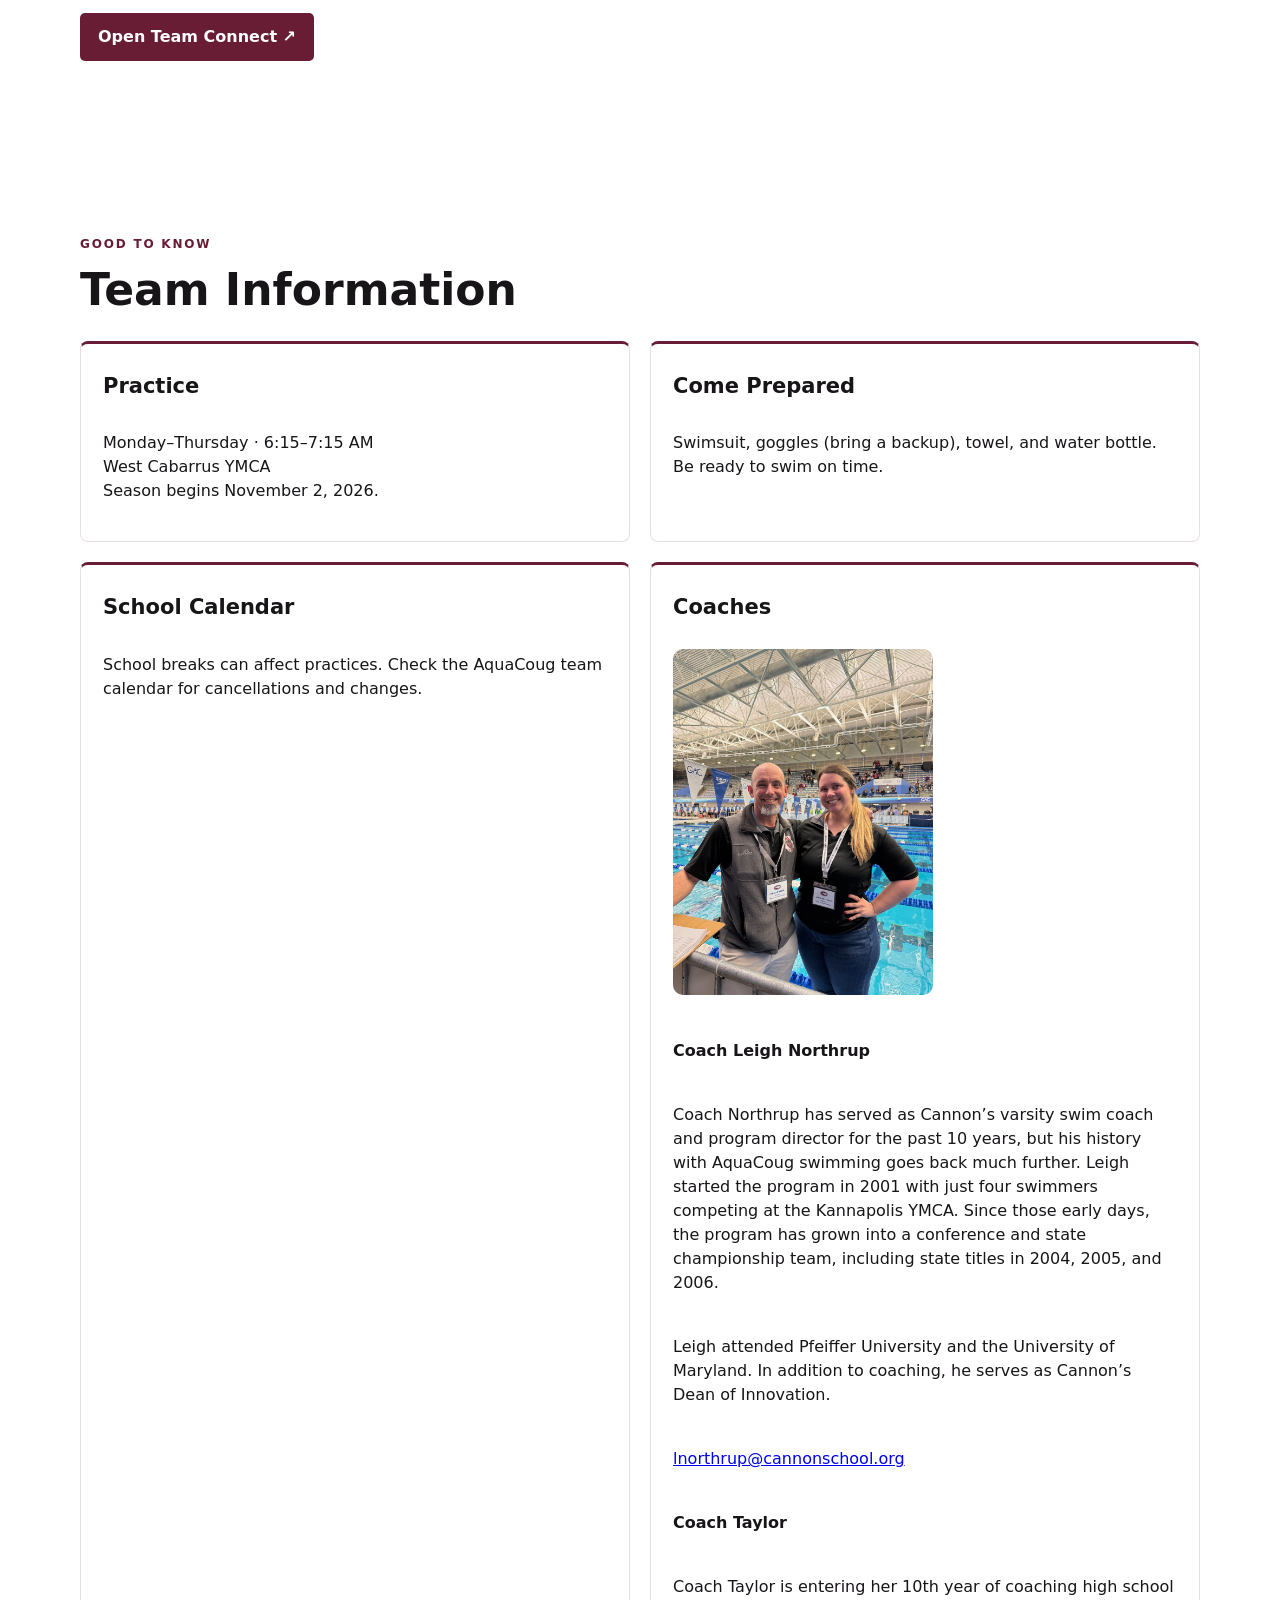
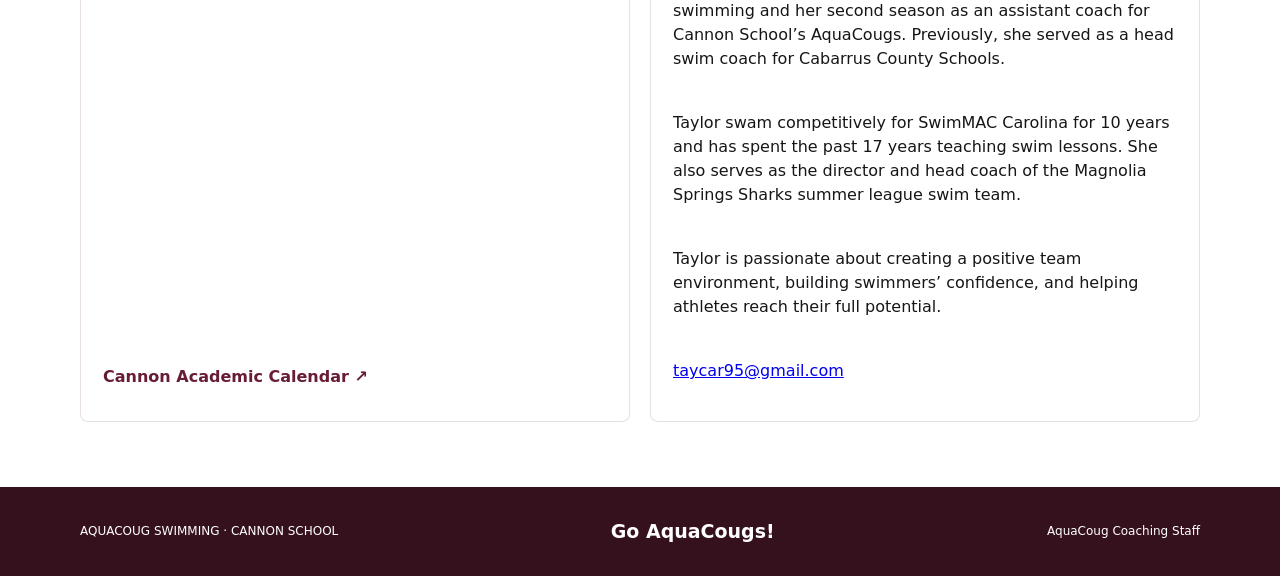
==== commit 8b41a122: "Feature Thanksgiving training check-in on AquaCoug portal" ====
--- a/index.html
+++ b/index.html
@@ -1 +1 @@
-<!doctype html><html lang="en"><head><meta charset="utf-8"><meta name="viewport" content="width=device-width,initial-scale=1"><meta name="theme-color" content="#681d34"><title>AquaCoug Swimming | Cannon School</title><link rel="stylesheet" href="styles.css"></head><body><header><div class="wrap top"><div class="identity"><img src="assets/images/logos/aquacoug-logo.jpg" alt="AquaCoug logo"><div><strong>AQUACOUG SWIMMING</strong><small>CANNON SCHOOL · 2026–27</small></div></div><nav><a href="#schedule">Schedule</a><a href="roster.html">Roster</a><a href="times.html">Season Bests</a><a href="#team-connect">Team Connect</a><a href="#gear">Team Gear</a><a href="#info">Team Info</a></nav></div></header><main><section class="hero"><img src="assets/images/banners/IMG_3162.jpeg" alt="Cannon AquaCoug swimmers and supporters gathered with signs outside school"><div class="wrap hero-text"><p>CANNON SCHOOL VARSITY SWIMMING</p><h1>One Team.<br>One Family.</h1><span>AquaCougs 2026–27 | One Team. One Family.</span></div></section><section class="wrap stats"><article><small>REGULAR PRACTICE</small><strong>Mon–Thu · 6:15–7:15 AM</strong><span>West Cabarrus YMCA</span></article><article><small>SEASON BEGINS</small><strong>November 2, 2026</strong><span>No practice on meet days</span></article><article><small>TEAM STORE CLOSES</small><strong>November 19</strong><span>Ordering details below</span></article></section><section id="schedule" class="wrap section"><p class="eyebrow">STAY ON TRACK</p><h2>Meets & Practices</h2><p>Practice is Monday–Thursday, 6:15–7:15 AM, except on meet days or announced schedule changes. Check the AquaCoug team calendar for updates.</p><div class="calendar-actions"><a class="btn" href="calendar.html" target="_blank" rel="noopener">Open Swim-Only Calendar ↗</a></div><div class="meet-day-feature"><p class="eyebrow">TUESDAY · NOVEMBER 10</p><h3>Intrasquad Meet</h3><p>Varsity and middle school swimmers will share a team meal and some time together before heading to the pool.</p><div class="meet-day-times"><div><strong>3:15–4:45 PM</strong><span>Team meal &amp; bonding with middle school swimmers</span></div><div><strong>4:45 PM</strong><span>Head to West Cabarrus YMCA</span></div><div><strong>5:00 PM</strong><span>Meet warm-ups begin</span></div><div><strong>5:30 PM</strong><span>Intrasquad meet begins</span></div></div></div><h3>Season Meets & Events</h3><div class="events"><div><b>Nov 10</b><span>Intrasquad Meet · West Cabarrus YMCA · Warm-ups 5:00 PM · Meet 5:30 PM</span></div><div><b>Nov 17</b><span>@ Charlotte Latin · Covenant Day, Charlotte Christian · V 6:30 PM</span></div><div><b>Dec 1</b><span>Home · Covenant Day, Davidson Day · V 6:30 PM</span></div><div><b>Dec 8</b><span>@ Charlotte Country Day · Hickory Ridge · V 6:30 PM (Varsity only)</span></div><div><b>Dec 16</b><span>AquaCoug Holiday Party · 6 PM</span></div><div><b>Dec 17</b><span>@ Charlotte Latin · Covenant Day, Carmel Christian · V 6:30 PM</span></div><div><b>Jan 7</b><span>@ Charlotte Country Day · Charlotte Christian, Covenant Day, Lake Norman Charter · V 6:30 PM (Cannon entry to confirm)</span></div><div><b>Jan 12</b><span>@ Charlotte Latin · Providence Day · V 6:30 PM</span></div><div><b>Jan 19</b><span>Home · Davidson Day, NHCS (school name TBD) · Senior Night · V 6:30 PM</span></div><div><b>Jan 27</b><span>CISAA Championship · Warm-up 2 PM, start 3 PM</span></div><div><b>Feb 8</b><span>NCISAA State Championship · GAC</span></div><div><b>Feb 15</b><span>Team Banquet · Details to follow</span></div></div><p class="note">The December 12 Asheville meet was cancelled. Individual meet times and practice exceptions will be updated on the AquaCoug team calendar.</p></section><section class="wrap section"><p class="eyebrow">AQUACOUG MEMORIES</p><h2>Our Team, Our Family</h2><p>Celebrating the swimmers and supporters who make AquaCoug swimming special.</p><div class="kickoff-video"><h3>2026 AquaCoug Kickoff — One Team. One Family.</h3><div class="kickoff-video-frame"><iframe src="https://player.vimeo.com/video/1245753811?h=ee0a85d82b&amp;badge=0&amp;autopause=0" title="2026 AquaCoug Kickoff — One Team. One Family." loading="lazy" allow="autoplay; fullscreen; picture-in-picture; clipboard-write; encrypted-media; web-share" referrerpolicy="strict-origin-when-cross-origin" allowfullscreen></iframe></div></div><div class="team-gallery"><figure><img src="assets/images/team-photos/season-kickoff.png" alt="Cannon School swimming team and supporters with handmade signs" loading="lazy"></figure><figure><img src="assets/images/team-photos/IMG_0170.jpeg" alt="AquaCoug swim team photo" loading="lazy"></figure><figure><img src="assets/images/team-photos/IMG_0171.jpeg" alt="AquaCoug swim team photo" loading="lazy"></figure><figure><img src="assets/images/team-photos/IMG_0172.jpeg" alt="AquaCoug swim team photo" loading="lazy"></figure><figure><img src="assets/images/team-photos/IMG_0173.jpeg" alt="AquaCoug swim team photo" loading="lazy"></figure><figure><img src="assets/images/team-photos/IMG_3162.jpeg" alt="AquaCoug swimmers and supporters together outside school" loading="lazy"></figure><figure><img src="assets/images/banners/aquacougs-day-one.jpeg" alt="AquaCoug swimmers at the pool on day one" loading="lazy"></figure></div></section><section id="gear" class="muted section"><div class="wrap"><p class="eyebrow">REP THE COUGARS</p><h2>Team Gear & Suits</h2><div class="cards"><article><small>TEAM SPIRIT WEAR</small><h3>Cougars Swimming 2026 Team Store</h3><p>Order team apparel and gear by November 19, 2026.</p><p><strong>Required for all varsity swimmers:</strong> white zip-down hoodie and black long-sleeve shirt. Please include both items in your team store order.</p><a class="btn" href="https://bit.ly/4eFAgoD" target="_blank" rel="noopener">Shop Team Gear ↗</a></article><article><small>TYR TEAM SUITS</small><h3>Suit Ordering Portal</h3><p>Returning families: sign into TYR Teams. New families: register, select HIGH SCHOOL, then search for CANNON SCHOOL.</p><a class="btn" href="https://teams.tyr.com/pages/customer-registration" target="_blank" rel="noopener">New Registration ↗</a><a class="secondary" href="https://teams.tyr.com/" target="_blank" rel="noopener">Returning Swimmer Login ↗</a></article></div></div></section><section id="team-connect" class="wrap section"><p class="eyebrow">STAY CONNECTED</p><h2>Team Connect</h2><p>Visit the Cannon US Swimming Team Connect page for team communication and updates.</p><div class="calendar-actions"><a class="btn" href="https://www.connectapp.live/group-dashboard-v2?id=1171&amp;name=Cannon%20US%20Swimming&amp;avatar=https://cdn.filestackcontent.com/CcFE30GeQn6jeJjx0See" target="_blank" rel="noopener noreferrer">Open Team Connect ↗</a></div></section><section id="info" class="wrap section"><p class="eyebrow">GOOD TO KNOW</p><h2>Team Information</h2><div class="cards info"><article><h3>Practice</h3><p>Monday–Thursday · 6:15–7:15 AM<br>West Cabarrus YMCA<br>Season begins November 2, 2026.</p></article><article><h3>Come Prepared</h3><p>Swimsuit, goggles (bring a backup), towel, and water bottle. Be ready to swim on time.</p></article><article><h3>School Calendar</h3><p>School breaks can affect practices. Check the AquaCoug team calendar for cancellations and changes.</p><a class="secondary" href="https://resources.finalsite.net/images/v1763139213/cannonschoolorg/cannonschoolorg/cannonschoolorg/w4pbrcxhzraiggrvshhg/AcademicCalendar2026-27.pdf" target="_blank" rel="noopener">Cannon Academic Calendar ↗</a></article><article class="coaches-card"><h3>Coaches</h3><img src="assets/images/coaches/coaches.jpeg" alt="Coach Northrup and Coach Taylor at the swimming pool" loading="lazy" style="display:block;width:100%;max-width:260px;height:auto;border-radius:10px;margin:12px 0 20px"><p><strong>Coach Leigh Northrup</strong></p><p>Coach Northrup has served as Cannon’s varsity swim coach and program director for the past 10 years, but his history with AquaCoug swimming goes back much further. Leigh started the program in 2001 with just four swimmers competing at the Kannapolis YMCA. Since those early days, the program has grown into a conference and state championship team, including state titles in 2004, 2005, and 2006.</p><p>Leigh attended Pfeiffer University and the University of Maryland. In addition to coaching, he serves as Cannon’s Dean of Innovation.</p><p><a href="mailto:lnorthrup@cannonschool.org">lnorthrup@cannonschool.org</a></p><p><strong>Coach Taylor</strong></p><p>Coach Taylor is entering her 10th year of coaching high school swimming and her second season as an assistant coach for Cannon School’s AquaCougs. Previously, she served as a head swim coach for Cabarrus County Schools.</p><p>Taylor swam competitively for SwimMAC Carolina for 10 years and has spent the past 17 years teaching swim lessons. She also serves as the director and head coach of the Magnolia Springs Sharks summer league swim team.</p><p>Taylor is passionate about creating a positive team environment, building swimmers’ confidence, and helping athletes reach their full potential.</p><p><a href="mailto:taycar95@gmail.com">taycar95@gmail.com</a></p></article></div></section></main><footer><div class="wrap foot"><span>AQUACOUG SWIMMING · CANNON SCHOOL</span><strong>Go AquaCougs!</strong><span>AquaCoug Coaching Staff</span></div></footer></body></html>+<!doctype html><html lang="en"><head><meta charset="utf-8"><meta name="viewport" content="width=device-width,initial-scale=1"><meta name="theme-color" content="#681d34"><title>AquaCoug Swimming | Cannon School</title><link rel="stylesheet" href="styles.css"></head><body><header><div class="wrap top"><div class="identity"><img src="assets/images/logos/aquacoug-logo.jpg" alt="AquaCoug logo"><div><strong>AQUACOUG SWIMMING</strong><small>CANNON SCHOOL · 2026–27</small></div></div><nav><a href="#schedule">Schedule</a><a href="roster.html">Roster</a><a href="times.html">Season Bests</a><a href="#team-connect">Team Connect</a><a href="#gear">Team Gear</a><a href="#info">Team Info</a></nav></div></header><main><section class="hero"><img src="assets/images/banners/IMG_3162.jpeg" alt="Cannon AquaCoug swimmers and supporters gathered with signs outside school"><div class="wrap hero-text"><p>CANNON SCHOOL VARSITY SWIMMING</p><h1>One Team.<br>One Family.</h1><span>AquaCougs 2026–27 | One Team. One Family.</span></div></section><section class="wrap stats"><article><small>REGULAR PRACTICE</small><strong>Mon–Thu · 6:15–7:15 AM</strong><span>West Cabarrus YMCA</span></article><article><small>SEASON BEGINS</small><strong>November 2, 2026</strong><span>No practice on meet days</span></article><article><small>TEAM STORE CLOSES</small><strong>November 19</strong><span>Ordering details below</span></article></section><section class="wrap section" id="training-checkin"><p class="eyebrow">THANKSGIVING WEEK · NOV 23–24</p><h2>Thanksgiving Training Check-In</h2><p>Coming to optional practice Monday or Tuesday, 7–8 AM? Traveling for the holiday? Let the coaches know your plans and how you will keep training while away.</p><a class="btn" href="training-checkin.html">Complete Training Check-In →</a></section><section id="schedule" class="wrap section"><p class="eyebrow">STAY ON TRACK</p><h2>Meets & Practices</h2><p>Practice is Monday–Thursday, 6:15–7:15 AM, except on meet days or announced schedule changes. Check the AquaCoug team calendar for updates.</p><div class="calendar-actions"><a class="btn" href="calendar.html" target="_blank" rel="noopener">Open Swim-Only Calendar ↗</a></div><div class="meet-day-feature"><p class="eyebrow">TUESDAY · NOVEMBER 10</p><h3>Intrasquad Meet</h3><p>Varsity and middle school swimmers will share a team meal and some time together before heading to the pool.</p><div class="meet-day-times"><div><strong>3:15–4:45 PM</strong><span>Team meal &amp; bonding with middle school swimmers</span></div><div><strong>4:45 PM</strong><span>Head to West Cabarrus YMCA</span></div><div><strong>5:00 PM</strong><span>Meet warm-ups begin</span></div><div><strong>5:30 PM</strong><span>Intrasquad meet begins</span></div></div></div><h3>Season Meets & Events</h3><div class="events"><div><b>Nov 10</b><span>Intrasquad Meet · West Cabarrus YMCA · Warm-ups 5:00 PM · Meet 5:30 PM</span></div><div><b>Nov 17</b><span>@ Charlotte Latin · Covenant Day, Charlotte Christian · V 6:30 PM</span></div><div><b>Dec 1</b><span>Home · Covenant Day, Davidson Day · V 6:30 PM</span></div><div><b>Dec 8</b><span>@ Charlotte Country Day · Hickory Ridge · V 6:30 PM (Varsity only)</span></div><div><b>Dec 16</b><span>AquaCoug Holiday Party · 6 PM</span></div><div><b>Dec 17</b><span>@ Charlotte Latin · Covenant Day, Carmel Christian · V 6:30 PM</span></div><div><b>Jan 7</b><span>@ Charlotte Country Day · Charlotte Christian, Covenant Day, Lake Norman Charter · V 6:30 PM (Cannon entry to confirm)</span></div><div><b>Jan 12</b><span>@ Charlotte Latin · Providence Day · V 6:30 PM</span></div><div><b>Jan 19</b><span>Home · Davidson Day, NHCS (school name TBD) · Senior Night · V 6:30 PM</span></div><div><b>Jan 27</b><span>CISAA Championship · Warm-up 2 PM, start 3 PM</span></div><div><b>Feb 8</b><span>NCISAA State Championship · GAC</span></div><div><b>Feb 15</b><span>Team Banquet · Details to follow</span></div></div><p class="note">The December 12 Asheville meet was cancelled. Individual meet times and practice exceptions will be updated on the AquaCoug team calendar.</p></section><section class="wrap section"><p class="eyebrow">AQUACOUG MEMORIES</p><h2>Our Team, Our Family</h2><p>Celebrating the swimmers and supporters who make AquaCoug swimming special.</p><div class="kickoff-video"><h3>2026 AquaCoug Kickoff — One Team. One Family.</h3><div class="kickoff-video-frame"><iframe src="https://player.vimeo.com/video/1245753811?h=ee0a85d82b&amp;badge=0&amp;autopause=0" title="2026 AquaCoug Kickoff — One Team. One Family." loading="lazy" allow="autoplay; fullscreen; picture-in-picture; clipboard-write; encrypted-media; web-share" referrerpolicy="strict-origin-when-cross-origin" allowfullscreen></iframe></div></div><div class="team-gallery"><figure><img src="assets/images/team-photos/season-kickoff.png" alt="Cannon School swimming team and supporters with handmade signs" loading="lazy"></figure><figure><img src="assets/images/team-photos/IMG_0170.jpeg" alt="AquaCoug swim team photo" loading="lazy"></figure><figure><img src="assets/images/team-photos/IMG_0171.jpeg" alt="AquaCoug swim team photo" loading="lazy"></figure><figure><img src="assets/images/team-photos/IMG_0172.jpeg" alt="AquaCoug swim team photo" loading="lazy"></figure><figure><img src="assets/images/team-photos/IMG_0173.jpeg" alt="AquaCoug swim team photo" loading="lazy"></figure><figure><img src="assets/images/team-photos/IMG_3162.jpeg" alt="AquaCoug swimmers and supporters together outside school" loading="lazy"></figure><figure><img src="assets/images/banners/aquacougs-day-one.jpeg" alt="AquaCoug swimmers at the pool on day one" loading="lazy"></figure></div></section><section id="gear" class="muted section"><div class="wrap"><p class="eyebrow">REP THE COUGARS</p><h2>Team Gear & Suits</h2><div class="cards"><article><small>TEAM SPIRIT WEAR</small><h3>Cougars Swimming 2026 Team Store</h3><p>Order team apparel and gear by November 19, 2026.</p><p><strong>Required for all varsity swimmers:</strong> white zip-down hoodie and black long-sleeve shirt. Please include both items in your team store order.</p><a class="btn" href="https://bit.ly/4eFAgoD" target="_blank" rel="noopener">Shop Team Gear ↗</a></article><article><small>TYR TEAM SUITS</small><h3>Suit Ordering Portal</h3><p>Returning families: sign into TYR Teams. New families: register, select HIGH SCHOOL, then search for CANNON SCHOOL.</p><a class="btn" href="https://teams.tyr.com/pages/customer-registration" target="_blank" rel="noopener">New Registration ↗</a><a class="secondary" href="https://teams.tyr.com/" target="_blank" rel="noopener">Returning Swimmer Login ↗</a></article></div></div></section><section id="team-connect" class="wrap section"><p class="eyebrow">STAY CONNECTED</p><h2>Team Connect</h2><p>Visit the Cannon US Swimming Team Connect page for team communication and updates.</p><div class="calendar-actions"><a class="btn" href="https://www.connectapp.live/group-dashboard-v2?id=1171&amp;name=Cannon%20US%20Swimming&amp;avatar=https://cdn.filestackcontent.com/CcFE30GeQn6jeJjx0See" target="_blank" rel="noopener noreferrer">Open Team Connect ↗</a></div></section><section id="info" class="wrap section"><p class="eyebrow">GOOD TO KNOW</p><h2>Team Information</h2><div class="cards info"><article><h3>Practice</h3><p>Monday–Thursday · 6:15–7:15 AM<br>West Cabarrus YMCA<br>Season begins November 2, 2026.</p></article><article><h3>Come Prepared</h3><p>Swimsuit, goggles (bring a backup), towel, and water bottle. Be ready to swim on time.</p></article><article><h3>School Calendar</h3><p>School breaks can affect practices. Check the AquaCoug team calendar for cancellations and changes.</p><a class="secondary" href="https://resources.finalsite.net/images/v1763139213/cannonschoolorg/cannonschoolorg/cannonschoolorg/w4pbrcxhzraiggrvshhg/AcademicCalendar2026-27.pdf" target="_blank" rel="noopener">Cannon Academic Calendar ↗</a></article><article class="coaches-card"><h3>Coaches</h3><img src="assets/images/coaches/coaches.jpeg" alt="Coach Northrup and Coach Taylor at the swimming pool" loading="lazy" style="display:block;width:100%;max-width:260px;height:auto;border-radius:10px;margin:12px 0 20px"><p><strong>Coach Leigh Northrup</strong></p><p>Coach Northrup has served as Cannon’s varsity swim coach and program director for the past 10 years, but his history with AquaCoug swimming goes back much further. Leigh started the program in 2001 with just four swimmers competing at the Kannapolis YMCA. Since those early days, the program has grown into a conference and state championship team, including state titles in 2004, 2005, and 2006.</p><p>Leigh attended Pfeiffer University and the University of Maryland. In addition to coaching, he serves as Cannon’s Dean of Innovation.</p><p><a href="mailto:lnorthrup@cannonschool.org">lnorthrup@cannonschool.org</a></p><p><strong>Coach Taylor</strong></p><p>Coach Taylor is entering her 10th year of coaching high school swimming and her second season as an assistant coach for Cannon School’s AquaCougs. Previously, she served as a head swim coach for Cabarrus County Schools.</p><p>Taylor swam competitively for SwimMAC Carolina for 10 years and has spent the past 17 years teaching swim lessons. She also serves as the director and head coach of the Magnolia Springs Sharks summer league swim team.</p><p>Taylor is passionate about creating a positive team environment, building swimmers’ confidence, and helping athletes reach their full potential.</p><p><a href="mailto:taycar95@gmail.com">taycar95@gmail.com</a></p></article></div></section></main><footer><div class="wrap foot"><span>AQUACOUG SWIMMING · CANNON SCHOOL</span><strong>Go AquaCougs!</strong><span>AquaCoug Coaching Staff</span></div></footer></body></html>
